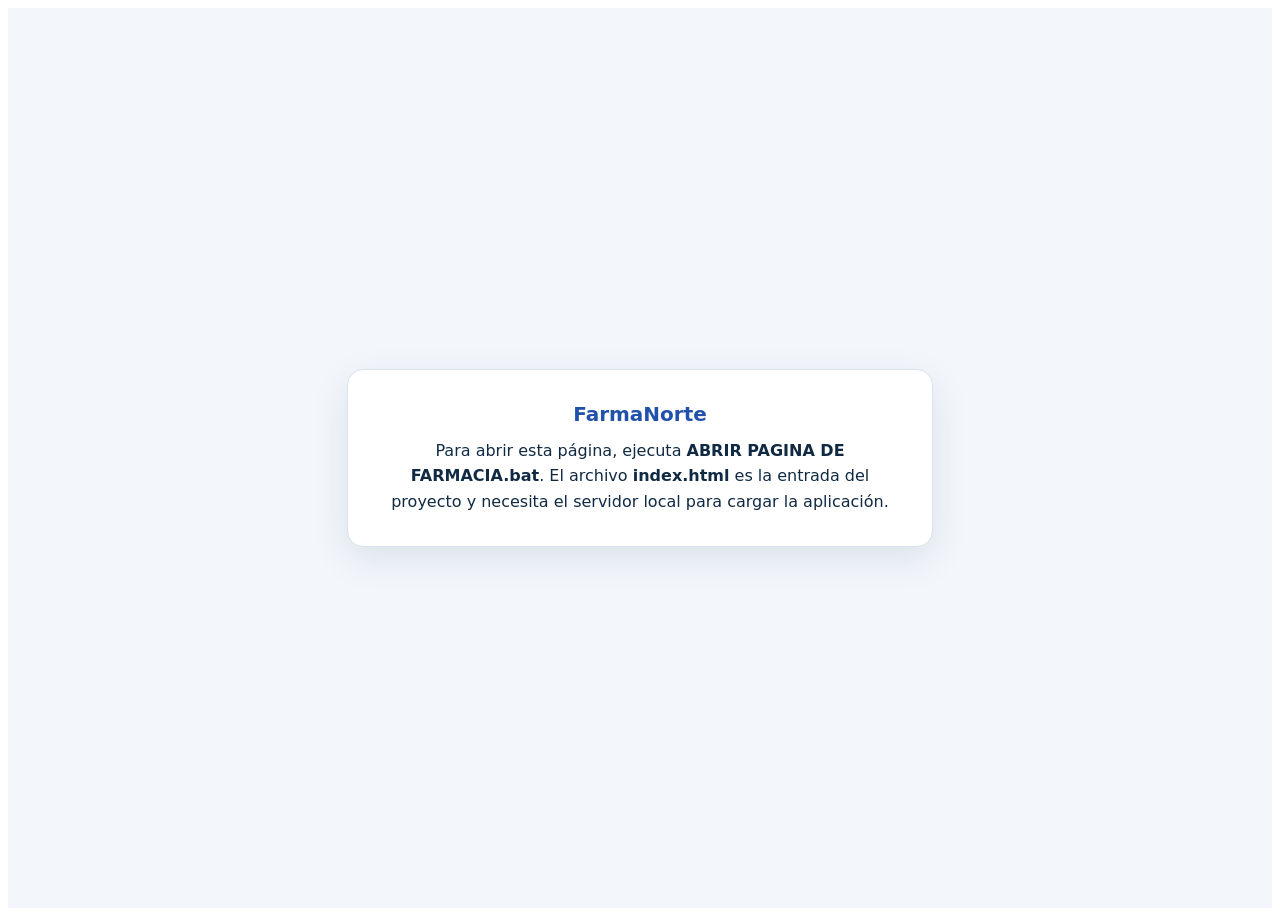
==== index.html @ eba486aa "feat: unify customers and improve pharmacy coverage" ====
<!doctype html>
<html lang="es">
  <head>
    <meta charset="UTF-8" />
    <meta name="viewport" content="width=device-width, initial-scale=1.0" />
    <meta name="theme-color" content="#2151aa" />
    <meta name="description" content="Panel operativo de domicilios FarmaNorte" />
    <link rel="icon" href="data:image/svg+xml,%3Csvg xmlns='http://www.w3.org/2000/svg' viewBox='0 0 64 64'%3E%3Crect width='64' height='64' rx='16' fill='%232151aa'/%3E%3Cpath d='M20 32h24M32 20v24' stroke='white' stroke-width='7' stroke-linecap='round'/%3E%3C/svg%3E" />
    <title>FarmaNorte · Operación</title>
  </head>
  <body>
    <div id="root">
      <div style="box-sizing:border-box;min-height:100vh;display:grid;place-items:center;padding:24px;background:#f3f7fc;color:#102a43;font-family:Segoe UI,system-ui,sans-serif;text-align:center">
        <div style="max-width:520px;padding:32px;border:1px solid #d7e3f0;border-radius:16px;background:#fff;box-shadow:0 12px 36px rgba(16,42,67,.10)">
          <strong style="display:block;margin-bottom:12px;color:#2151aa;font-size:20px">FarmaNorte</strong>
          <p style="margin:0;line-height:1.6">Para abrir esta página, ejecuta <b>ABRIR PAGINA DE FARMACIA.bat</b>. El archivo <b>index.html</b> es la entrada del proyecto y necesita el servidor local para cargar la aplicación.</p>
          <noscript><p style="margin:16px 0 0;color:#b42318">Activa JavaScript para utilizar el panel.</p></noscript>
        </div>
      </div>
    </div>
    <script type="module" src="/src/main.jsx"></script>
  </body>
</html>
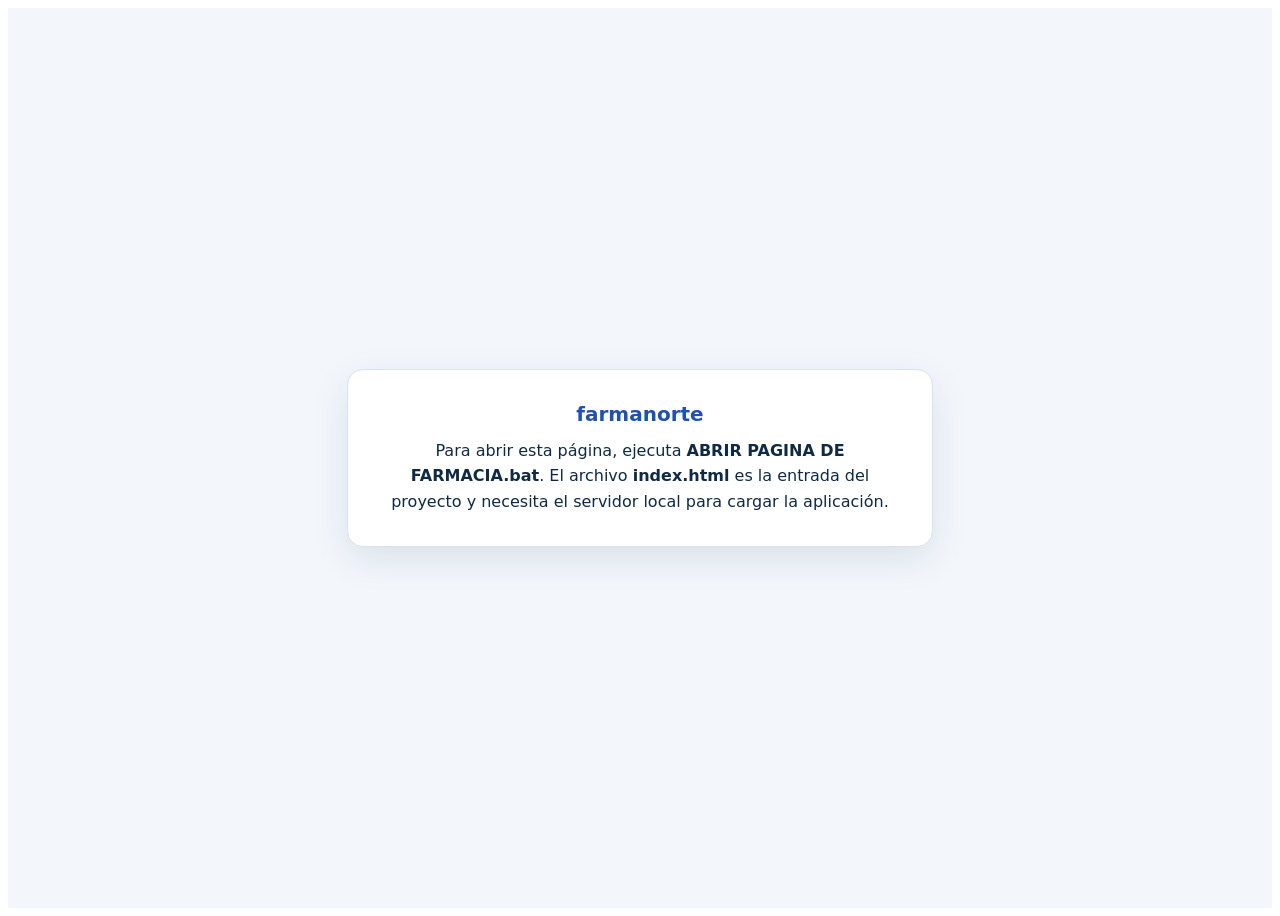
==== commit 5a5a7bd7: "feat: push notifications, Supabase migrations 010-038 and release tooling - APK: push con sonidos en" ====
--- a/index.html
+++ b/index.html
@@ -4,15 +4,23 @@
     <meta charset="UTF-8" />
     <meta name="viewport" content="width=device-width, initial-scale=1.0" />
     <meta name="theme-color" content="#2151aa" />
-    <meta name="description" content="Panel operativo de domicilios FarmaNorte" />
-    <link rel="icon" href="data:image/svg+xml,%3Csvg xmlns='http://www.w3.org/2000/svg' viewBox='0 0 64 64'%3E%3Crect width='64' height='64' rx='16' fill='%232151aa'/%3E%3Cpath d='M20 32h24M32 20v24' stroke='white' stroke-width='7' stroke-linecap='round'/%3E%3C/svg%3E" />
-    <title>FarmaNorte · Operación</title>
+    <meta name="description" content="Panel operativo de domicilios farmanorte" />
+    <meta name="mobile-web-app-capable" content="yes" />
+    <meta name="apple-mobile-web-app-capable" content="yes" />
+    <meta name="apple-mobile-web-app-status-bar-style" content="default" />
+    <meta name="apple-mobile-web-app-title" content="farmanorte" />
+    <meta name="referrer" content="strict-origin-when-cross-origin" />
+    <meta http-equiv="Content-Security-Policy" content="default-src 'self'; base-uri 'self'; object-src 'none'; frame-ancestors 'none'; script-src 'self'; style-src 'self' 'unsafe-inline'; img-src 'self' data: blob:; font-src 'self' data:; connect-src 'self' https://*.supabase.co wss://*.supabase.co; worker-src 'self' blob:; media-src 'self' blob:;" />
+    <link rel="manifest" href="%BASE_URL%manifest.webmanifest" />
+    <link rel="apple-touch-icon" href="%BASE_URL%farmanorte-icon.png" />
+    <link rel="icon" type="image/png" href="%BASE_URL%farmanorte-icon.png" />
+    <title>farmanorte · operación</title>
   </head>
   <body>
     <div id="root">
       <div style="box-sizing:border-box;min-height:100vh;display:grid;place-items:center;padding:24px;background:#f3f7fc;color:#102a43;font-family:Segoe UI,system-ui,sans-serif;text-align:center">
         <div style="max-width:520px;padding:32px;border:1px solid #d7e3f0;border-radius:16px;background:#fff;box-shadow:0 12px 36px rgba(16,42,67,.10)">
-          <strong style="display:block;margin-bottom:12px;color:#2151aa;font-size:20px">FarmaNorte</strong>
+          <strong style="display:block;margin-bottom:12px;color:#2151aa;font-size:20px">farmanorte</strong>
           <p style="margin:0;line-height:1.6">Para abrir esta página, ejecuta <b>ABRIR PAGINA DE FARMACIA.bat</b>. El archivo <b>index.html</b> es la entrada del proyecto y necesita el servidor local para cargar la aplicación.</p>
           <noscript><p style="margin:16px 0 0;color:#b42318">Activa JavaScript para utilizar el panel.</p></noscript>
         </div>
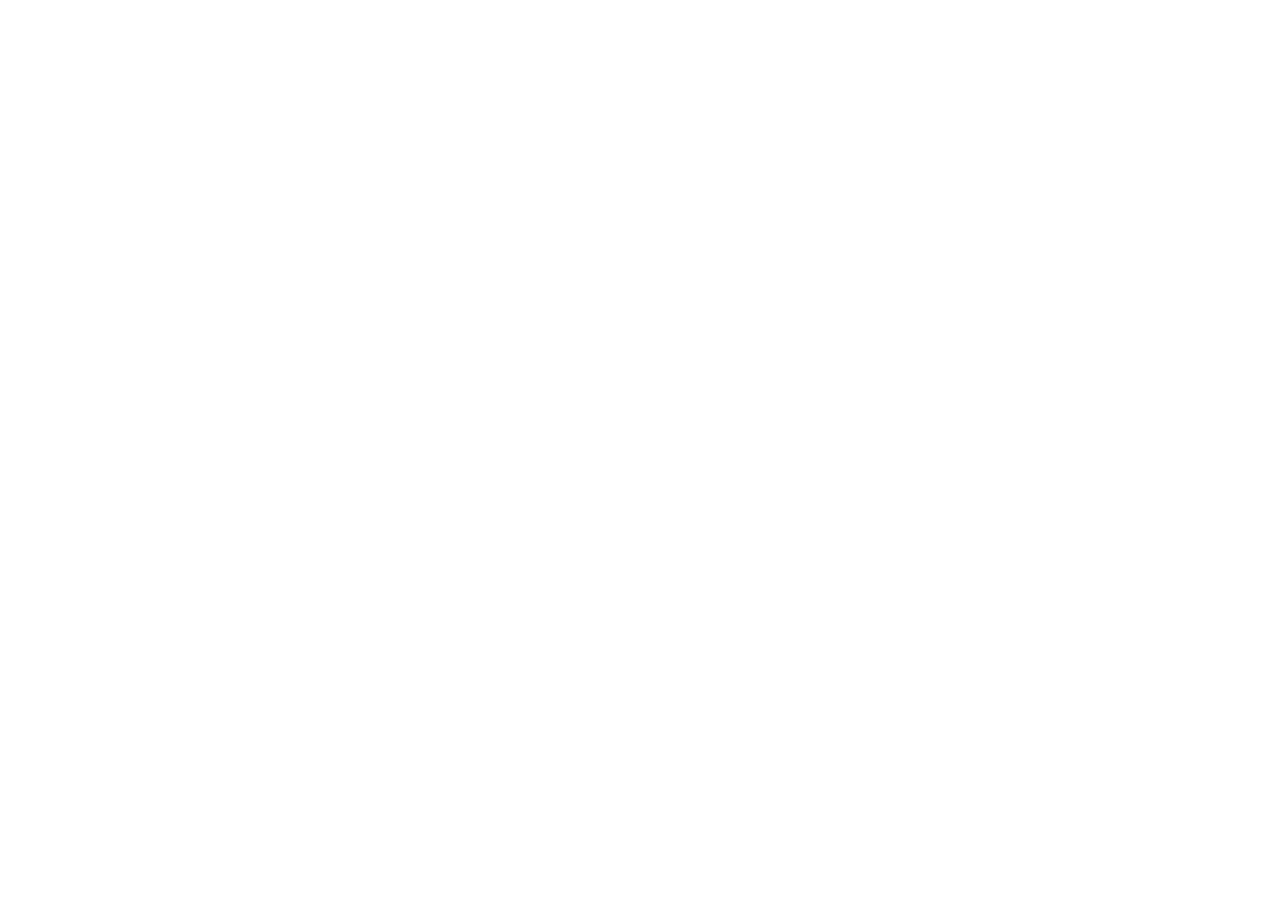
==== commit dab3f288: "feat(pharmacy-web): add branch addresses and simplify payments" ====
--- a/index.html
+++ b/index.html
@@ -17,15 +17,7 @@
     <title>farmanorte · operación</title>
   </head>
   <body>
-    <div id="root">
-      <div style="box-sizing:border-box;min-height:100vh;display:grid;place-items:center;padding:24px;background:#f3f7fc;color:#102a43;font-family:Segoe UI,system-ui,sans-serif;text-align:center">
-        <div style="max-width:520px;padding:32px;border:1px solid #d7e3f0;border-radius:16px;background:#fff;box-shadow:0 12px 36px rgba(16,42,67,.10)">
-          <strong style="display:block;margin-bottom:12px;color:#2151aa;font-size:20px">farmanorte</strong>
-          <p style="margin:0;line-height:1.6">Para abrir esta página, ejecuta <b>ABRIR PAGINA DE FARMACIA.bat</b>. El archivo <b>index.html</b> es la entrada del proyecto y necesita el servidor local para cargar la aplicación.</p>
-          <noscript><p style="margin:16px 0 0;color:#b42318">Activa JavaScript para utilizar el panel.</p></noscript>
-        </div>
-      </div>
-    </div>
+    <div id="root"></div>
     <script type="module" src="/src/main.jsx"></script>
   </body>
 </html>
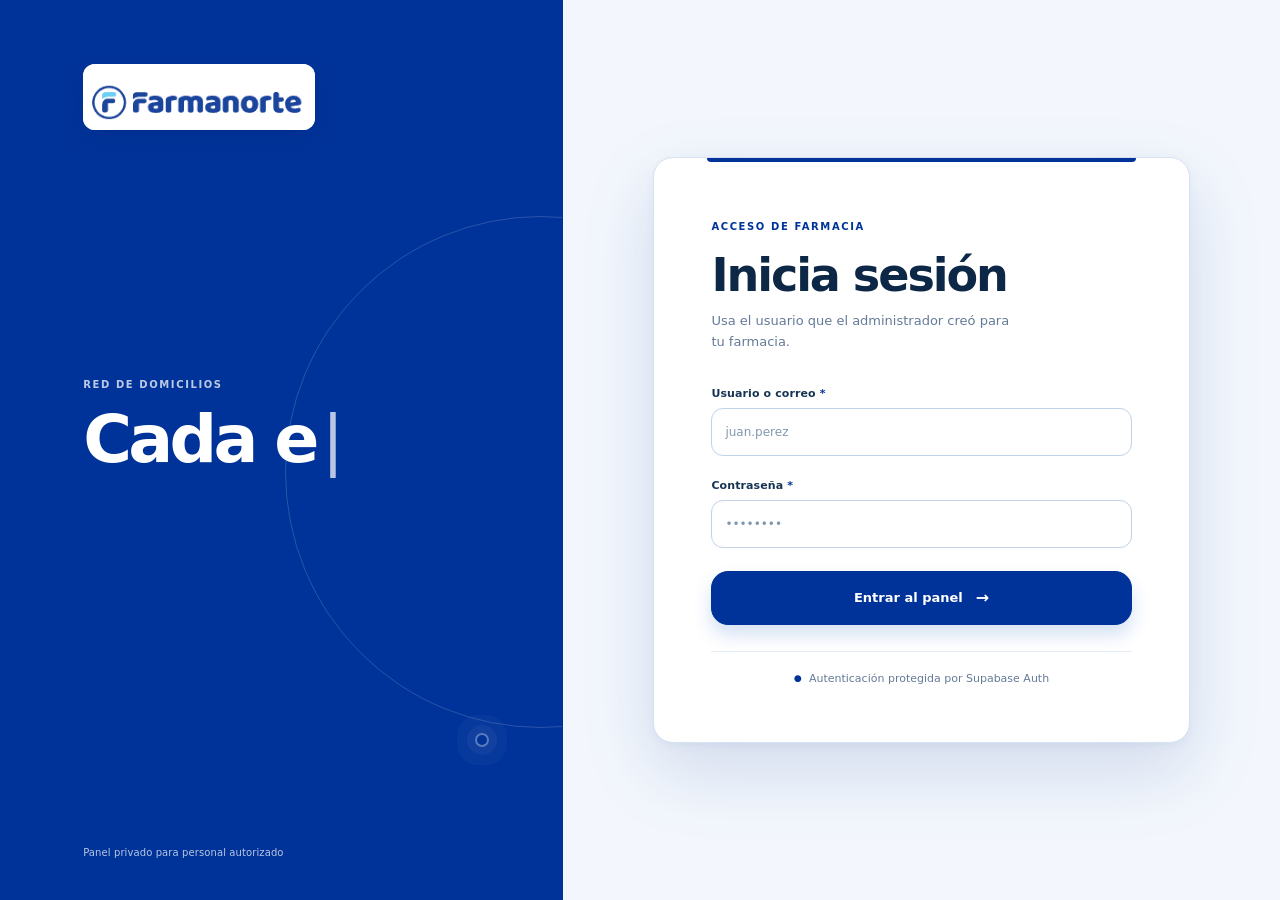
==== commit 610614f4: "add built pharmacy web files" ====
--- a/index.html
+++ b/index.html
@@ -11,13 +11,15 @@
     <meta name="apple-mobile-web-app-title" content="farmanorte" />
     <meta name="referrer" content="strict-origin-when-cross-origin" />
     <meta http-equiv="Content-Security-Policy" content="default-src 'self'; base-uri 'self'; object-src 'none'; frame-ancestors 'none'; script-src 'self'; style-src 'self' 'unsafe-inline'; img-src 'self' data: blob:; font-src 'self' data:; connect-src 'self' https://*.supabase.co wss://*.supabase.co; worker-src 'self' blob:; media-src 'self' blob:;" />
-    <link rel="manifest" href="%BASE_URL%manifest.webmanifest" />
-    <link rel="apple-touch-icon" href="%BASE_URL%farmanorte-icon.png" />
-    <link rel="icon" type="image/png" href="%BASE_URL%farmanorte-icon.png" />
+    <link rel="manifest" href="./manifest.webmanifest" />
+    <link rel="apple-touch-icon" href="./farmanorte-icon.png" />
+    <link rel="icon" type="image/png" href="./farmanorte-icon.png" />
     <title>farmanorte · operación</title>
+    <script type="module" crossorigin src="./assets/index-Bdfh8qoX.js"></script>
+    <link rel="modulepreload" crossorigin href="./assets/documents-BlH7oi8i.js">
+    <link rel="stylesheet" crossorigin href="./assets/index-DH0dcUIY.css">
   </head>
   <body>
     <div id="root"></div>
-    <script type="module" src="/src/main.jsx"></script>
   </body>
 </html>
--- a/assets/index-DH0dcUIY.css
+++ b/assets/index-DH0dcUIY.css
@@ -0,0 +1 @@
+:root{color:#102a43;background:#f3f7fc;font-family:Aptos,Segoe UI,ui-sans-serif,system-ui,-apple-system,BlinkMacSystemFont,sans-serif;font-synthesis:none;text-rendering:optimizeLegibility;--bg: #f3f7fc;--panel: #ffffff;--panel-soft: #eaf2fb;--line: #d7e3f0;--muted: #526b84;--text: #102a43;--brand-blue: #2151aa;--brand-blue-deep: #173f8e;--brand-blue-soft: #edf2ff;--lime: var(--brand-blue);--lime-deep: var(--brand-blue-deep);--teal: var(--brand-blue);--danger: #b42318}*{box-sizing:border-box}body{margin:0;min-width:320px;background:var(--bg);color:var(--text)}button,input,textarea,select{font:inherit}button{cursor:pointer}button:disabled{cursor:not-allowed;opacity:.55}.app-shell{display:flex;min-height:100vh}.sidebar{width:250px;min-height:100vh;padding:30px 20px 22px;border-right:1px solid var(--line);background:#0b120f;display:flex;flex-direction:column}.brand-lockup{display:flex;flex-direction:column;align-items:flex-start;gap:5px}.brand-logo{display:block;width:min(100%,190px);height:auto;max-height:48px;object-fit:contain;object-position:left center;border-radius:10px;background:#fff}.brand-logo-wordmark{display:inline-flex;align-items:center;gap:8px;width:max-content;height:38px;max-width:100%;max-height:none;padding:0;border-radius:0;background:transparent;color:var(--brand-blue)}.brand-logo-wordmark svg{width:38px;height:38px;flex:0 0 auto}.brand-logo-wordmark span{color:currentColor;font-size:clamp(20px,2.2vw,30px);font-weight:850;letter-spacing:-.065em;line-height:1}.brand-mark{width:34px;height:34px;display:grid;place-items:center;border-radius:10px;background:var(--lime);color:#16210e;font-weight:900;letter-spacing:-.08em;font-size:12px}.brand-lockup strong{display:block;font-size:14px;letter-spacing:-.02em}.brand-lockup span{display:block;margin-top:3px;font-size:10px;color:var(--muted);text-transform:uppercase;letter-spacing:.17em}.sidebar-section-label{margin:72px 12px 13px;color:#617168;font-size:10px;text-transform:uppercase;letter-spacing:.16em}.main-nav{display:grid;gap:5px}.nav-item{width:100%;display:flex;align-items:center;gap:10px;padding:12px;border:1px solid transparent;border-radius:9px;background:transparent;color:#899990;text-align:left;font-size:12px;transition:.2s ease}.nav-item:hover{color:var(--text);background:#ffffff09}.nav-item.active{border-color:#c6ee7029;background:#c6ee701a;color:var(--lime)}.nav-icon{width:19px;font-size:19px;line-height:1;text-align:center}.nav-count{margin-left:auto;min-width:21px;padding:2px 6px;border:1px solid var(--line);border-radius:10px;color:#b4c2b6;font-size:10px;text-align:center}.sidebar-bottom{margin-top:auto}.connection-card{display:flex;align-items:flex-start;gap:9px;padding:12px;border:1px solid var(--line);border-radius:10px;background:#ffffff05}.pulse-dot{width:7px;height:7px;margin-top:4px;border-radius:50%;background:var(--teal);box-shadow:0 0 0 4px #82d8b51a}.connection-card strong,.connection-card span{display:block}.connection-card strong{font-size:10px;font-weight:600}.connection-card span:not(.pulse-dot){margin-top:4px;color:var(--muted);font-size:9px;line-height:1.4}.sign-out-link{width:100%;margin-top:18px;padding:0;border:0;background:transparent;color:#77857b;text-align:left;font-size:11px}.sign-out-link:hover{color:var(--danger)}.sign-out-link span{float:right}.main-content{width:min(100%,1440px);padding:42px clamp(24px,4vw,68px) 64px;margin:0 auto}.topbar{display:flex;align-items:flex-end;justify-content:space-between;gap:24px;margin-bottom:34px}.eyebrow,.section-kicker{margin:0 0 8px;color:#91a39a;font-size:10px;text-transform:uppercase;letter-spacing:.16em}.live-pill{display:inline-flex;align-items:center;gap:5px;margin-left:8px;color:var(--teal);font-size:9px;letter-spacing:.11em}.live-pill:before{content:"";width:5px;height:5px;border-radius:50%;background:var(--teal)}h1,h2,h3,p{margin-top:0}h1{margin-bottom:0;font-size:clamp(28px,3vw,42px);line-height:.98;letter-spacing:-.06em;font-weight:650}h2{margin-bottom:0;font-size:22px;letter-spacing:-.04em}h3{margin:7px 0 8px;font-size:17px;letter-spacing:-.03em}.operator-info{display:flex;align-items:center;gap:10px}.operator-avatar{width:36px;height:36px;display:grid;place-items:center;border:1px solid rgba(198,238,112,.25);border-radius:50%;background:#c6ee701a;color:var(--lime);font-size:13px;font-weight:700}.operator-info strong,.operator-info span{display:block}.operator-info strong{font-size:12px;font-weight:600}.operator-info span{margin-top:4px;color:var(--muted);font-size:10px}.profile-switcher{display:flex;align-items:center;gap:6px;margin-top:4px;color:var(--muted);font-size:10px}.profile-switcher span{margin:0;color:var(--muted);font-size:9px}.profile-switcher select{min-width:150px;padding:4px 22px 4px 7px;border:1px solid #bfd1e3;border-radius:7px;background:#fff;color:var(--text);font-size:10px}.profile-gate{display:grid;place-items:center;min-height:100vh;padding:28px;background:radial-gradient(circle at 50% 0%,rgba(33,81,170,.09),transparent 35%),var(--bg)}.profile-gate-card{width:min(100%,520px);padding:34px;border:1px solid var(--line);border-radius:20px;background:#fff;box-shadow:0 24px 70px #173f8e1f}.profile-gate-card .brand-logo{width:168px;margin-bottom:36px}.profile-gate-card h1{margin:12px 0 10px;font-size:clamp(27px,5vw,40px)}.profile-gate-card>p{margin:0 0 24px;color:var(--muted);font-size:12px;line-height:1.6}.profile-choice-list{display:grid;gap:9px}.profile-choice{display:flex;align-items:center;gap:11px;width:100%;padding:12px;border:1px solid #d5e2ef;border-radius:12px;background:#fbfdff;color:var(--text);text-align:left;transition:border-color .18s ease,transform .18s ease,box-shadow .18s ease}.profile-choice:hover,.profile-choice:focus-visible{border-color:var(--brand-blue);box-shadow:0 8px 20px #2151aa1f;transform:translateY(-1px)}.profile-choice-avatar{display:grid;place-items:center;width:34px;height:34px;flex:0 0 auto;border-radius:50%;background:var(--brand-blue-soft);color:var(--brand-blue);font-weight:900}.profile-choice-copy{display:grid;gap:3px;min-width:0}.profile-choice-copy strong{font-size:12px}.profile-choice-copy small{color:var(--muted);font-size:10px}.profile-choice-arrow{margin-left:auto;color:var(--brand-blue);font-size:17px}.profile-gate-signout{margin-top:22px;color:var(--brand-blue)}.inline-alert{display:flex;align-items:center;justify-content:space-between;gap:16px;margin:-15px 0 22px;padding:11px 14px;border-radius:8px;font-size:12px;line-height:1.45}.inline-alert button{border:0;background:transparent;color:inherit;font-size:18px;line-height:1}.error-alert{border:1px solid rgba(255,152,143,.28);background:#ff988f14;color:#ffb4ad}.success-alert{border:1px solid rgba(130,216,181,.27);background:#82d8b514;color:var(--teal)}.workspace-grid{display:grid;grid-template-columns:minmax(0,1.28fr) minmax(300px,.72fr);gap:20px;align-items:start}.form-card,.info-card,.process-card,.history-page{border:1px solid var(--line);border-radius:14px;background:var(--panel)}.card-heading{display:flex;align-items:flex-start;justify-content:space-between;gap:20px;padding:24px 26px 22px;border-bottom:1px solid var(--line)}.zone-chip{display:inline-flex;align-items:center;gap:7px;padding:7px 9px;border:1px solid rgba(130,216,181,.19);border-radius:7px;color:var(--teal);font-size:10px;white-space:nowrap}.zone-chip span{width:5px;height:5px;border-radius:50%;background:var(--teal)}.form-section{padding:24px 26px;border-bottom:1px solid var(--line)}.last-section{border-bottom:0;padding-bottom:25px}.form-section-title{display:flex;align-items:flex-start;gap:12px;margin-bottom:19px}.form-section-title>span{color:var(--lime);font-size:11px;font-weight:700;letter-spacing:.1em}.form-section-title strong,.form-section-title small{display:block}.form-section-title strong{font-size:13px;font-weight:650}.form-section-title small{margin-top:4px;color:var(--muted);font-size:10px}.field-grid{display:grid;gap:15px}.two-columns{grid-template-columns:repeat(2,minmax(0,1fr))}.three-columns{grid-template-columns:repeat(3,minmax(0,1fr))}.customer-fields{gap:12px 14px}.customer-fields .field,.address-details-grid .field,.order-details-grid .field,.operation-counts .field{margin-bottom:0}.field{display:grid;gap:7px;margin-bottom:15px}.field>span,.field-label{color:#abbab0;font-size:10px;font-weight:600;letter-spacing:.01em}.field em{color:var(--lime);font-style:normal}.field-help{color:#607b94;font-size:10px;line-height:1.35}input[aria-invalid=true],textarea[aria-invalid=true]{border-color:#d05b52}input,textarea,select{width:100%;border:1px solid rgba(225,241,226,.12);border-radius:7px;outline:none;background:#0e1714;color:var(--text);font-size:12px;transition:.2s ease}input,select{min-height:42px;padding:0 12px}textarea{resize:vertical;min-height:80px;padding:12px;line-height:1.45}input::placeholder,textarea::placeholder{color:#65746b}input:focus,textarea:focus,select:focus{border-color:#c6ee7099;box-shadow:0 0 0 3px #c6ee7014}select{-webkit-appearance:none;-moz-appearance:none;appearance:none;background-image:linear-gradient(45deg,transparent 50%,#829188 50%),linear-gradient(135deg,#829188 50%,transparent 50%);background-position:calc(100% - 17px) 18px,calc(100% - 12px) 18px;background-size:5px 5px,5px 5px;background-repeat:no-repeat}.inline-field{display:flex;gap:8px}.inline-field input{min-width:0}.compact-button{flex:0 0 auto;min-height:42px;padding:0 11px}.address-picker{display:grid;gap:2px;margin-top:2px}.address-picker .field{margin-bottom:5px}.text-button{justify-self:start;border:0;padding:0;background:transparent;color:var(--lime);font-size:10px;font-weight:700}.text-button:hover{color:#e0ff9b;text-decoration:underline}.service-type-grid{display:grid;grid-template-columns:repeat(3,minmax(0,1fr));gap:8px}.service-type-choice{display:grid;align-content:center;gap:5px;min-height:70px;padding:10px 11px;border:1px solid var(--line);border-radius:9px;background:#0e1714;color:#8e9f94;text-align:left}.service-type-choice strong{font-size:11px;font-weight:750}.service-type-choice small{color:var(--muted);font-size:9px;line-height:1.35}.service-type-choice:hover{border-color:#c6ee708c;transform:translateY(-1px)}.service-type-choice.active{border-color:#c6ee70b3;background:#c6ee701c;color:var(--lime);box-shadow:0 7px 15px #121c181f}.service-type-choice.active small{color:inherit;opacity:.78}.operation-helper{margin:9px 0 0;color:var(--muted);font-size:10px;line-height:1.45}.operation-counts{display:grid;grid-template-columns:repeat(2,minmax(0,1fr));gap:15px;margin-top:15px}.order-details-grid{margin-top:16px}.order-details-grid textarea{min-height:74px}.task-block{display:grid;gap:12px;margin-top:18px;padding-top:16px;border-top:1px solid var(--line)}.task-block-header{display:flex;align-items:center;justify-content:space-between;gap:16px}.task-block-header strong,.task-block-header small{display:block}.task-block-header strong{font-size:12px}.task-block-header small,.task-helper{color:var(--muted);font-size:10px;line-height:1.45}.task-block-header small{margin-top:4px}.task-count{min-width:26px;padding:5px 7px;border:1px solid var(--line);border-radius:8px;color:var(--lime);font-size:10px;font-weight:700;text-align:center}.task-row{min-width:0;margin:0;padding:16px;border:1px solid var(--line);border-radius:13px;background:#0e1714}.task-row legend{padding:0 6px;color:var(--lime);font-size:11px;font-weight:750}.task-row-grid{display:grid;gap:12px}.purchase-task-grid{grid-template-columns:minmax(0,1.05fr) minmax(0,.9fr) minmax(0,1.3fr) 100px}.cross-task-grid{grid-template-columns:minmax(0,1fr) minmax(0,1fr) minmax(0,1.3fr) 100px}.task-row .field{min-width:0;margin-bottom:0}.task-row-wide{grid-column:1 / -1}.task-helper{margin:-4px 0 12px}.task-assignee-hint{display:flex;flex-direction:column;gap:5px;padding:10px 12px;border:1px dashed rgba(130,216,181,.22);border-radius:9px;background:#82d8b50a}.task-assignee-hint span,.task-assignee-hint strong{display:block}.task-assignee-hint span{color:var(--muted);font-size:9px;text-transform:uppercase;letter-spacing:.08em}.task-assignee-hint strong{color:var(--text);font-size:11px;font-weight:650}.task-remove-button{justify-self:end;margin-top:12px;padding:0;border:0;background:transparent;color:var(--danger);font-size:10px;font-weight:700}.task-remove-button:hover{text-decoration:underline}.task-add-button{justify-self:start;min-height:38px}.normal-service-note>p{margin:-3px 0 18px;color:var(--muted);font-size:11px;line-height:1.55}.request-summary{display:grid;grid-template-columns:repeat(2,minmax(0,1fr));gap:10px}.request-summary>div{min-width:0;padding:13px;border:1px solid var(--line);border-radius:11px;background:#0e1714}.request-summary span,.request-summary strong,.request-summary small{display:block}.request-summary span{color:var(--muted);font-size:9px;text-transform:uppercase;letter-spacing:.08em}.request-summary strong{overflow:hidden;margin-top:6px;color:var(--text);font-size:11px;text-overflow:ellipsis;white-space:nowrap}.request-summary small{margin-top:4px;color:var(--muted);font-size:10px}.compact-options{display:flex;flex-wrap:wrap;gap:17px}.checkbox-row{display:flex;align-items:center;gap:8px;color:#a9b7ad;font-size:11px}.checkbox-row input{width:15px;min-height:15px;accent-color:var(--lime)}.payment-switcher{display:grid;grid-template-columns:repeat(3,1fr);gap:8px;margin-bottom:17px}.payment-choice{display:flex;align-items:center;justify-content:center;gap:8px;min-height:43px;border:1px solid var(--line);border-radius:7px;background:#0e1714;color:#8e9f94;font-size:11px}.payment-choice.active{border-color:#c6ee7080;background:#c6ee701a;color:var(--lime)}.payment-symbol{display:grid;place-items:center;width:18px;height:18px;border-radius:50%;background:#ffffff12;font-size:10px}.payment-choice.active .payment-symbol{background:#c6ee702e}.payment-hint{display:flex;align-items:center;gap:8px;align-self:end;min-height:42px;padding:0 12px;border:1px dashed rgba(130,216,181,.22);border-radius:7px;color:#9db5a8;font-size:10px}.payment-hint span{color:var(--teal);font-size:15px}.cash-change-card{display:flex;align-items:center;justify-content:space-between;gap:16px;margin-top:14px;padding:14px;border:1px solid rgba(130,216,181,.24);border-radius:11px;background:#82d8b512}.cash-change-card>div{min-width:0}.cash-change-card span,.cash-change-card strong,.cash-change-card small{display:block}.cash-change-card span{color:var(--muted);font-size:9px;text-transform:uppercase;letter-spacing:.08em}.cash-change-card strong{margin-top:5px;color:var(--teal);font-size:18px;letter-spacing:-.03em}.cash-change-card small{color:var(--muted);font-size:10px;line-height:1.4;text-align:right}.cash-change-card.pending{background:#ffffff08}.cash-change-card.insufficient{border-color:#ff988f59;background:#ff988f14}.cash-change-card.insufficient strong{color:#ffb4ad}.customer-picker,.saved-address-picker{display:grid;gap:6px;margin-top:8px;padding:8px;border:1px solid #bfd8ee;border-radius:9px;background:#f7fbff}.customer-picker>span,.saved-address-picker>span{color:#526b84;font-size:9px;font-weight:800}.customer-choice{padding:7px 8px;border:1px solid #d7e3f0;border-radius:7px;background:#fff;color:#183b5b;text-align:left;font-size:10px;font-weight:700}.customer-choice.active,.customer-choice:hover{border-color:var(--brand-blue);background:var(--brand-blue-soft);color:var(--brand-blue)}.saved-address-picker select{min-height:31px;padding:0 7px;border:1px solid #bfd1e3;border-radius:7px;background:#fff;color:#183b5b;font-size:10px}.form-actions{position:sticky;bottom:0;z-index:4;display:flex;align-items:center;justify-content:space-between;gap:16px;padding:20px 26px;border-top:1px solid var(--line);background:#fffffff7;box-shadow:0 -8px 20px #102a430d}.form-actions>span{color:var(--muted);font-size:10px}.primary-button,.secondary-button{border-radius:7px;font-size:11px;font-weight:700;transition:.2s ease}.primary-button{display:inline-flex;align-items:center;justify-content:center;gap:13px;min-height:42px;padding:0 17px;border:1px solid var(--lime);background:var(--lime);color:#17210e}.primary-button:hover{background:#d5f88b;transform:translateY(-1px)}.primary-button span{font-size:16px;line-height:1}.full-width{width:100%}.secondary-button{min-height:40px;padding:0 15px;border:1px solid var(--line);background:transparent;color:var(--text)}.secondary-button:hover{border-color:var(--lime);color:var(--lime)}.side-column{display:grid;gap:14px}.info-card,.process-card{padding:20px}.accent-card{display:flex;gap:13px;border-color:#82d8b538;background:linear-gradient(135deg,#82d8b51a,#121c18f5 62%)}.card-icon{width:34px;height:34px;display:grid;place-items:center;border:1px solid rgba(130,216,181,.24);border-radius:9px;color:var(--teal);font-size:22px}.info-card p{margin-bottom:0;color:var(--muted);font-size:11px;line-height:1.55}.info-card-header{display:flex;justify-content:space-between;align-items:baseline}.info-card-header button{border:0;background:transparent;color:var(--lime);font-size:10px}.delivery-row{display:flex;align-items:center;justify-content:space-between;gap:12px;padding:14px 0;border-bottom:1px solid var(--line)}.delivery-row:last-child{border-bottom:0;padding-bottom:0}.delivery-row-main,.delivery-row-side{min-width:0}.delivery-row-main strong,.delivery-row-main span,.delivery-row-side small{display:block}.delivery-row-main strong{color:#dbe8dc;font-size:11px}.delivery-row-main span{overflow:hidden;margin-top:5px;color:var(--muted);font-size:10px;text-overflow:ellipsis;white-space:nowrap}.delivery-row-side{flex:0 0 auto;text-align:right}.delivery-row-side small{margin-top:5px;color:#728078;font-size:9px}.delivery-row-status{display:flex;align-items:center;justify-content:flex-end;gap:5px;flex-wrap:wrap}.assignment-badge{display:inline-flex;padding:4px 7px;border-radius:4px;background:#edf4ff;color:var(--brand-blue);font-size:9px;font-weight:800}.assignment-badge.support{background:#f1edff;color:#6b4ec5}.status-badge{display:inline-flex;padding:4px 7px;border-radius:4px;font-size:9px;font-weight:700}.status-offered{background:#c6ee7021;color:var(--lime)}.status-accepted{background:#93aeff21;color:#aebfff}.status-picked{background:#ffc36721;color:#ffd08d}.status-delivered{background:#82d8b521;color:var(--teal)}.status-alert{background:#ff988f21;color:var(--danger)}.status-cancelled{background:#ffffff12;color:#a6b2aa}.empty-activity{padding:26px 8px 7px;text-align:center}.empty-activity span{display:block;color:#63756a;font-size:27px}.empty-activity p{margin:9px 0 4px;color:#9dac9f;font-size:11px}.empty-activity small{color:#66756c;font-size:9px}.process-card{background:#101a16}.process-step{display:flex;align-items:center;gap:10px;margin-top:16px}.process-step>span{display:grid;place-items:center;width:23px;height:23px;border:1px solid rgba(198,238,112,.35);border-radius:50%;color:var(--lime);font-size:10px}.process-step strong,.process-step small{display:block}.process-step strong{font-size:11px}.process-step small{margin-top:3px;color:var(--muted);font-size:9px}.process-line{width:1px;height:12px;margin:3px 0 3px 11px;background:#c6ee702e}.history-page{padding:27px}.history-toolbar{display:flex;justify-content:space-between;align-items:flex-end;gap:24px;padding-bottom:24px;border-bottom:1px solid var(--line)}.history-toolbar p{margin:10px 0 0;color:var(--muted);font-size:11px}.filter-row{display:flex;gap:6px;flex-wrap:wrap}.filter-button{padding:8px 10px;border:1px solid var(--line);border-radius:6px;background:transparent;color:#829087;font-size:10px}.filter-button.active{border-color:#c6ee7059;background:#c6ee701a;color:var(--lime)}.history-list{max-width:900px}.history-list .delivery-row{padding:18px 0}.history-workspace{display:grid;grid-template-columns:minmax(0,1fr);gap:22px}.history-workspace.has-tools{grid-template-columns:minmax(0,1fr) minmax(280px,340px);align-items:start}.history-tool-stack{display:grid;gap:16px;min-width:0}.delivery-row-actions{display:flex;flex-wrap:wrap;justify-content:flex-end;gap:6px;margin-top:8px}.delivery-chat-button{display:inline-flex;align-items:center;justify-content:center;margin-top:8px;padding:5px 8px;border:1px solid #a9cbe9;border-radius:7px;background:#f2f7fc;color:var(--brand-blue);font-size:9px;font-weight:800}.delivery-chat-button:hover{border-color:var(--brand-blue);background:var(--brand-blue-soft);transform:translateY(-1px)}.delivery-row-actions .delivery-chat-button{margin-top:0}.delivery-equivalent-button{display:inline-flex;align-items:center;justify-content:center;padding:5px 8px;border:1px solid #b6d9ce;border-radius:7px;background:#effaf6;color:#087a63;font-size:9px;font-weight:800}.delivery-equivalent-button:hover{border-color:#087a63;background:#e2f6f0;transform:translateY(-1px)}.delivery-assignment-controls{display:flex;align-items:flex-end;justify-content:flex-end;gap:7px;margin-top:9px}.delivery-assignment-controls label{display:grid;gap:4px;text-align:left}.delivery-assignment-controls label span{color:#607b94;font-size:9px;font-weight:800}.delivery-assignment-controls select{min-width:190px;min-height:32px;padding:0 8px;border:1px solid #bfd1e3;border-radius:7px;background:#fff;color:#183b5b;font-size:10px}.delivery-assignment-controls .compact-button{min-height:32px;padding:0 10px;font-size:9px}.approval-request{display:grid;gap:8px;margin-top:8px;padding:10px;border:1px solid #ead7a4;border-radius:10px;background:#fff9e8;color:#6f4d00;font-size:10px}.approval-request>div{display:flex;gap:7px;flex-wrap:wrap}.approval-request .compact-button{min-height:31px;padding:0 10px;font-size:10px}.delivery-chat-panel{position:sticky;top:24px;display:flex;min-height:490px;max-height:min(680px,calc(100vh - 48px));flex-direction:column;overflow:hidden;border:1px solid #bfd1e3;border-radius:16px;background:#fff;box-shadow:0 18px 38px #173f8e1c}.chat-panel-header{display:flex;align-items:flex-start;justify-content:space-between;gap:12px;padding:18px 18px 14px;border-bottom:1px solid #d7e3f0}.chat-panel-header .section-kicker{margin-bottom:6px;color:var(--brand-blue)}.chat-panel-header h3{margin:0;color:#183b5b}.chat-panel-header p{margin:5px 0 0;color:#607b94;font-size:10px}.chat-close-button{width:28px;height:28px;border:1px solid #d7e3f0;border-radius:50%;background:#f7faff;color:#526b84;font-size:19px;line-height:1}.chat-close-button:hover{border-color:var(--brand-blue);color:var(--brand-blue)}.chat-participant{display:flex;align-items:flex-start;gap:8px;padding:11px 18px;border-bottom:1px solid #edf2f7;color:#607b94;font-size:10px;line-height:1.4}.chat-participant-dot{flex:0 0 auto;width:7px;height:7px;margin-top:3px;border-radius:50%;background:#0b8f72;box-shadow:0 0 0 4px #e2f5f1}.chat-messages{display:flex;min-height:170px;flex:1;flex-direction:column;gap:10px;overflow-y:auto;padding:16px 14px;background:#f7faff}.chat-empty{margin:auto;max-width:240px;color:#607b94;font-size:11px;line-height:1.5;text-align:center}.chat-message{align-self:flex-start;max-width:88%;padding:9px 11px;border:1px solid #d7e3f0;border-radius:12px 12px 12px 4px;background:#fff;box-shadow:0 4px 10px #173f8e0d}.chat-message.own{align-self:flex-end;border-color:#bfd8ee;border-radius:12px 12px 4px;background:#e8f2fc}.chat-message-meta{display:flex;align-items:baseline;gap:8px}.chat-message-meta strong{color:#183b5b;font-size:10px}.chat-message-meta time{color:#7e9ab4;font-size:8px}.chat-message p{margin:5px 0 0;color:#34536f;font-size:11px;line-height:1.45;overflow-wrap:anywhere}.chat-error{margin:0;padding:8px 14px;background:#fff3f1;color:#b42318;font-size:10px;line-height:1.4}.chat-composer{display:flex;gap:7px;padding:12px;border-top:1px solid #d7e3f0;background:#fff}.chat-composer input{min-width:0;min-height:40px;flex:1;padding:0 11px;border:1px solid #bfd1e3;border-radius:9px;color:#183b5b;font-size:11px}.chat-composer input:focus{border-color:var(--brand-blue);outline:3px solid rgba(33,81,170,.12)}.chat-composer .primary-button{min-height:40px;padding:0 12px;border-radius:9px}.empty-history{padding:80px 20px;color:var(--muted);text-align:center}.delivery-equivalent-panel{position:sticky;top:24px;overflow:hidden;border:1px solid #bfd1e3;border-radius:16px;background:#fff;box-shadow:0 18px 38px #173f8e1c}.equivalent-panel-header{display:flex;align-items:flex-start;justify-content:space-between;gap:12px;padding:18px 18px 14px;border-bottom:1px solid #d7e3f0}.equivalent-panel-header .section-kicker{display:block;margin-bottom:6px;color:var(--brand-blue)}.equivalent-panel-header h3{margin:0;color:#183b5b}.equivalent-panel-header p{margin:5px 0 0;color:#607b94;font-size:10px}.equivalent-panel-body{display:grid;gap:10px;padding:12px;background:#f7faff}.equivalent-receipt{width:min(100%,300px);margin:0 auto;padding:12px;border:1px dashed #aac3d9;border-radius:12px;background:#fff;color:#183b5b}.equivalent-receipt-brand{display:grid;grid-template-columns:62px minmax(0,1fr) auto;align-items:center;gap:7px;padding-bottom:9px;border-bottom:1px solid #e2ebf4}.equivalent-receipt-brand img{display:block;width:62px;height:39px;object-fit:contain}.equivalent-brand-meta strong,.equivalent-brand-meta span{display:block}.equivalent-brand-meta strong{color:#183b5b;font-size:9px;line-height:1.2}.equivalent-brand-meta span{margin-top:3px;color:#607b94;font-size:8px}.equivalent-invoice-number{min-width:48px;padding:5px 5px 4px;border:1px solid #bfd1e3;border-radius:6px;text-align:center}.equivalent-invoice-number span,.equivalent-invoice-number strong{display:block}.equivalent-invoice-number span{color:#7890a4;font-size:7px;font-weight:800}.equivalent-invoice-number strong{margin-top:2px;color:#183b5b;font-size:8px;overflow-wrap:anywhere}.equivalent-receipt-grid{display:grid;grid-template-columns:1fr 1fr;gap:8px;padding:9px 0;border-bottom:1px solid #edf2f7}.equivalent-receipt-grid>div,.equivalent-receipt-footer>div{min-width:0}.equivalent-receipt-grid span,.equivalent-receipt-footer span,.equivalent-field span,.equivalent-concept span{display:block;color:#7890a4;font-size:7px;font-weight:800;text-transform:uppercase;letter-spacing:.05em}.equivalent-receipt-grid strong,.equivalent-receipt-footer strong,.equivalent-field strong,.equivalent-concept strong{display:block;overflow-wrap:anywhere;color:#34536f;font-size:9px;line-height:1.3}.equivalent-receipt-grid>div:last-child{text-align:right}.equivalent-receipt-grid>div:last-child strong{color:#087a63;font-size:11px}.equivalent-field{display:grid;grid-template-columns:64px minmax(0,1fr);gap:8px;padding:8px 0;border-bottom:1px solid #edf2f7}.equivalent-field strong{font-size:9px}.equivalent-concept{padding:8px 0;border-bottom:1px solid #edf2f7}.equivalent-concept strong{margin-top:4px;min-height:30px}.equivalent-receipt-footer{display:grid;grid-template-columns:minmax(0,1fr) 88px;gap:9px;padding:9px 0 4px}.equivalent-total{padding-left:9px;border-left:1px solid #e2ebf4;text-align:right}.equivalent-total strong{color:#087a63;font-size:12px}.equivalent-signature-image{display:block;width:min(100%,118px);height:38px;margin-top:5px;object-fit:contain;object-position:left center}.equivalent-status{display:flex;align-items:center;justify-content:space-between;gap:8px;padding-top:12px}.equivalent-status small{color:#7890a4;font-size:9px;text-align:right}.equivalent-panel-body .full-width{width:100%}.equivalent-payment-state{display:grid;gap:5px;padding:10px 11px;border:1px solid #f0d49b;border-radius:10px;background:#fff9ed;color:#76551a}.equivalent-payment-state.paid{border-color:#a7decf;background:#effbf7;color:#087a63}.equivalent-payment-state strong{font-size:11px}.equivalent-payment-state span{font-size:9px;line-height:1.35}.equivalent-payment-state .secondary-button{min-height:34px;margin-top:2px}.equivalent-download-actions{display:grid;grid-template-columns:1fr 1fr;gap:8px}.equivalent-download-actions .secondary-button{min-width:0;padding:0 7px;font-size:10px}.equivalent-help{margin:0;color:#7890a4;font-size:9px;line-height:1.4;text-align:center}.equivalent-empty,.equivalent-error{margin:0;padding:24px 10px;color:#607b94;font-size:11px;line-height:1.5;text-align:center}.equivalent-error{color:#b42318}.delivery-equivalent-print{display:none}.empty-history span{display:block;color:#65756b;font-size:30px}.empty-history h3{margin:13px 0 7px;color:#aebdb1;font-size:14px}.empty-history p{margin:0;font-size:11px}.auth-page{display:grid;grid-template-columns:42% 58%;min-height:100vh}.auth-aside{position:relative;display:flex;flex-direction:column;padding:42px clamp(28px,6vw,100px);border-right:1px solid var(--line);background:radial-gradient(circle at 30% 20%,rgba(130,216,181,.12),transparent 37%),#101b16}.auth-quote{max-width:390px;margin:auto 0}.auth-quote h1{max-width:360px;margin:13px 0 18px;font-size:clamp(38px,4vw,62px);line-height:.95}.auth-quote p{max-width:310px;color:#94a69a;font-size:13px;line-height:1.6}.auth-aside-footer{color:#607168;font-size:10px}.auth-main{display:grid;place-items:center;padding:32px}.auth-form-wrap{width:min(100%,390px)}.auth-form-wrap h2{margin-top:16px;font-size:34px}.auth-copy{margin:12px 0 30px;color:var(--muted);font-size:12px;line-height:1.55}.auth-form .field{margin-bottom:20px}.auth-form .primary-button{margin-top:9px}.auth-note{display:flex;align-items:center;gap:8px;margin-top:21px;color:#6f8176;font-size:10px}.auth-note span{color:var(--teal);font-size:9px}.center-screen{display:grid;place-items:center;min-height:100vh;padding:24px;background:radial-gradient(circle at 50% 0%,rgba(130,216,181,.1),transparent 35%),var(--bg)}.config-card,.problem-card,.loading-card{width:min(100%,500px);padding:35px;border:1px solid var(--line);border-radius:14px;background:var(--panel)}.config-card .brand-mark,.problem-icon{margin-bottom:26px}.config-card h1,.problem-card h1{margin:10px 0 14px;font-size:30px}.config-card p,.problem-card p{color:var(--muted);font-size:12px;line-height:1.6}.config-card code{color:var(--lime);font-family:ui-monospace,SFMono-Regular,Consolas,monospace;font-size:11px}.config-code{margin-top:23px;padding:16px;border:1px solid var(--line);border-radius:8px;background:#0d1412;color:#9baea0;font-family:ui-monospace,SFMono-Regular,Consolas,monospace;font-size:10px;line-height:1.8}.loading-card{display:flex;align-items:center;gap:14px;width:auto;color:var(--muted);font-size:12px}.loading-card p{margin:0}.spinner{width:18px;height:18px;border:2px solid rgba(198,238,112,.2);border-top-color:var(--lime);border-radius:50%;animation:spin .8s linear infinite}.problem-card{text-align:center}.problem-icon{width:38px;height:38px;display:grid;place-items:center;margin-left:auto;margin-right:auto;border:1px solid rgba(255,152,143,.35);border-radius:50%;color:var(--danger)}@keyframes spin{to{transform:rotate(360deg)}}@media(max-width:1020px){.sidebar{width:210px}.workspace-grid{grid-template-columns:1fr}.side-column{grid-template-columns:repeat(2,minmax(0,1fr))}.process-card{grid-column:1 / -1}.three-columns,.service-type-grid,.purchase-task-grid,.cross-task-grid{grid-template-columns:repeat(2,minmax(0,1fr))}}@media(max-width:720px){.app-shell{display:block}.sidebar{width:100%;min-height:auto;padding:18px 20px;border-right:0;border-bottom:1px solid var(--line)}.sidebar-section-label,.connection-card{display:none}.main-nav{display:flex;margin-top:19px}.nav-item{flex:1}.sidebar-bottom{display:none}.main-content{padding:28px 16px 42px}.topbar{align-items:flex-start;flex-direction:column;margin-bottom:25px}.operator-info{align-self:stretch}.form-section,.card-heading,.form-actions,.history-page{padding-left:17px;padding-right:17px}.two-columns,.three-columns,.service-type-grid,.operation-counts{grid-template-columns:1fr;gap:0}.purchase-task-grid,.cross-task-grid,.request-summary{grid-template-columns:1fr}.task-row-wide{grid-column:auto}.task-row{padding:14px}.cash-change-card{align-items:flex-start;flex-direction:column}.cash-change-card small{text-align:left}.side-column{grid-template-columns:1fr}.payment-fields{gap:0}.service-type-grid{gap:8px}.service-type-choice{min-height:62px}.form-actions{align-items:stretch;flex-direction:column}.form-actions .primary-button{width:100%}.history-toolbar{align-items:flex-start;flex-direction:column}.auth-page{grid-template-columns:1fr}.auth-aside{min-height:300px;padding:28px 24px}.auth-quote{margin:45px 0 15px}.auth-quote h1{font-size:39px}.auth-main{padding:42px 23px}}body{background:var(--bg);color:var(--text)}.sidebar{background:var(--brand-blue);border-right-color:var(--brand-blue);color:#fff}.sidebar .brand-mark,.auth-aside .brand-mark{background:#fff;color:var(--brand-blue)}.sidebar .brand-logo{padding:4px 8px}.brand-logo-inverse{display:inline-flex;align-items:center;gap:9px;width:max-content;max-width:100%;color:#fff}.brand-logo-inverse svg{width:42px;height:42px;flex:0 0 auto}.brand-logo-inverse span{color:currentColor;font-size:clamp(23px,2.2vw,31px);font-weight:850;letter-spacing:-.065em;line-height:1;text-transform:none}.sidebar .brand-lockup span,.sidebar-section-label,.auth-aside .brand-subtitle,.sidebar .nav-item{color:#d8e9fb}.sidebar .nav-item:hover{color:#fff;background:#ffffff24}.sidebar .nav-item.active{border-color:#fff;background:#fff;color:var(--brand-blue)}.sidebar .nav-count{border-color:#ffffff61;color:#fff}.sidebar .connection-card{border-color:#ffffff59;background:#ffffff1a}.sidebar .connection-card span:not(.pulse-dot),.sidebar .sign-out-link{color:#d8e9fb}.sidebar-bottom .sign-out-link{margin:0 0 14px}.sidebar .pulse-dot{background:#fff;box-shadow:0 0 0 4px #ffffff29}.main-content{background:var(--bg)}.form-card,.info-card,.process-card,.history-page,.config-card,.problem-card,.loading-card{background:var(--panel);border-color:var(--line)}.card-heading,.form-section,.history-toolbar{border-color:var(--line)}.eyebrow,.section-kicker{color:#35658e}.operator-avatar{border-color:#a7c7e5;background:var(--brand-blue-soft);color:var(--brand-blue)}.zone-chip{border-color:#a9cbe9;color:var(--brand-blue)}.zone-chip span,.live-pill:before{background:var(--brand-blue)}.live-pill,.live-pill:before{color:var(--brand-blue)}.field>span,.checkbox-row{color:#34536f}.field em,.form-section-title>span{color:var(--brand-blue)}input,textarea,select,.payment-choice{border-color:#bfd1e3;background:#fff;color:var(--text)}input::placeholder,textarea::placeholder{color:#6c849b}input:focus,textarea:focus,select:focus{border-color:var(--brand-blue);box-shadow:0 0 0 3px #2151aa24}select{-webkit-appearance:auto;-moz-appearance:auto;appearance:auto;background-image:none}.text-button,.info-card-header button{color:var(--brand-blue)}.text-button:hover{color:var(--brand-blue-deep)}.checkbox-row input{accent-color:var(--brand-blue)}.payment-choice{color:#526b84}.payment-choice.active{border-color:var(--brand-blue);background:var(--brand-blue-soft);color:var(--brand-blue)}.payment-symbol{background:#edf4fb}.payment-choice.active .payment-symbol{background:#cfe3f7}.service-type-choice{border-color:#bfd1e3;background:#fff;color:#526b84}.service-type-choice small{color:#607b94}.service-type-choice:hover{border-color:#7ea5cc;background:#f7faff}.service-type-choice.active{border-color:var(--brand-blue);background:var(--brand-blue-soft);color:var(--brand-blue);box-shadow:0 8px 16px #2151aa14}.service-type-choice.active small{color:#466783}.operation-helper{color:#607b94}.task-block{border-color:#d7e3f0}.task-block-header small,.task-helper,.normal-service-note>p{color:#607b94}.task-count{border-color:#bfd1e3;color:var(--brand-blue);background:var(--brand-blue-soft)}.task-row{border-color:#d7e3f0;background:#fbfdff}.task-assignee-hint{border-color:#a9cbe9;background:#f3f8fd}.task-assignee-hint span{color:#607b94}.task-assignee-hint strong{color:#183b5b}.task-remove-button{color:#b42318}.request-summary>div{border-color:#d7e3f0;background:#fff}.request-summary span{color:#607b94}.request-summary strong{color:#183b5b}.request-summary small{color:#607b94}.payment-hint{border-color:#a9cbe9;color:#466783}.cash-change-card{border-color:#a9cbe9;background:#edf6ff}.cash-change-card strong{color:var(--brand-blue)}.cash-change-card small{color:#607b94}.cash-change-card.pending{background:#f8fbff}.cash-change-card.insufficient{border-color:#e1a39e;background:#fff3f1}.cash-change-card.insufficient strong{color:#b42318}.form-actions{background:#f8fbff;border-color:var(--line)}.primary-button{border-color:var(--brand-blue);background:var(--brand-blue);color:#fff}.primary-button:hover{background:var(--brand-blue-deep)}.secondary-button{border-color:#bfd1e3;color:var(--brand-blue);background:#fff}.secondary-button:hover{border-color:var(--brand-blue);color:var(--brand-blue-deep);background:#f2f7fc}.accent-card{border-color:#b5d1eb;background:#e8f2fc}.card-icon{border-color:#a9cbe9;color:var(--brand-blue)}.delivery-row-main strong{color:#183b5b}.delivery-row-side small{color:#5f7890}.status-offered{background:#e5f1ff;color:var(--brand-blue)}.status-accepted{background:#e9efff;color:#3859a6}.status-picked{background:#fff3dc;color:#8a5a00}.status-delivered{background:#e2f5f1;color:#0b6f68}.status-alert{background:#fde9e7;color:#b42318}.status-cancelled{background:#edf2f7;color:#526b84}.empty-activity span,.empty-history span{color:#7e9ab4}.empty-activity p,.empty-history h3{color:#34536f}.empty-activity small,.empty-history p{color:#607b94}.process-card{background:#f7fbff}.process-step>span{border-color:#a9cbe9;color:var(--brand-blue)}.process-line{background:#bfd8ee}.filter-button{border-color:#bfd1e3;color:#526b84}.filter-button.active{border-color:var(--brand-blue);background:var(--brand-blue-soft);color:var(--brand-blue)}.auth-aside{background:var(--brand-blue);border-right-color:var(--brand-blue);color:#fff;background-image:none}.auth-aside .section-kicker{color:#d8e9fb}.auth-quote p,.auth-aside-footer{color:#e0eefb}.auth-main{background:var(--bg)}.auth-copy{color:#526b84}.auth-note{color:#607b94}.auth-note span{color:var(--brand-blue)}.center-screen{background:var(--bg);background-image:none}.config-card .brand-logo{margin-bottom:26px}.config-card code{color:var(--brand-blue)}.config-code{background:#f4f8fc;color:#466783}.spinner{border-color:#cfe0ef;border-top-color:var(--brand-blue)}html{scroll-behavior:smooth}body{background:#eef4fc}h1,h2,h3{text-wrap:balance}p{text-wrap:pretty}button,input,textarea,select{transition:transform .18s ease-out,box-shadow .18s ease-out,border-color .18s ease-out,background-color .18s ease-out}button:focus-visible,input:focus-visible,textarea:focus-visible,select:focus-visible{outline:3px solid rgba(33,81,170,.24);outline-offset:3px}button:active:not(:disabled){transform:scale(.98)}.app-shell{background:#eef4fc}.sidebar{position:relative;z-index:1;width:272px;padding:28px 18px 22px;overflow:hidden;box-shadow:14px 0 34px #173f8e1f}.sidebar:after{content:"";position:absolute;right:-142px;bottom:-126px;width:292px;height:292px;border:1px solid rgba(255,255,255,.22);border-radius:50%;pointer-events:none}.sidebar .brand-logo{width:204px;max-width:100%}.sidebar .brand-subtitle{margin-top:0;letter-spacing:.22em}.sidebar-section-label{margin-top:64px}.main-nav{gap:8px}.nav-item{min-height:47px;padding:0 14px;border-radius:12px;font-weight:600}.nav-item:hover{transform:translate(3px)}.nav-item.active{box-shadow:0 10px 20px #0f317029}.nav-icon{font-size:18px}.connection-card{border-radius:14px;background:#ffffff21}.pulse-dot,.live-pill:before{animation:pulse-mark 1.9s ease-out infinite}.sign-out-link{transition:color .18s ease-out,transform .18s ease-out}.sign-out-link:hover{transform:translate(3px)}.main-content{position:relative;isolation:isolate;flex:1 1 auto;min-width:0;width:auto;max-width:1520px;overflow-x:clip;padding-top:48px}.main-content:before{content:"";position:absolute;top:-146px;right:-126px;z-index:-1;width:330px;height:330px;border:1px solid rgba(33,81,170,.12);border-radius:50%;pointer-events:none}.topbar{animation:rise-in .46s ease-out both}.topbar h1{font-size:clamp(32px,3.4vw,48px)}.operator-info{padding:9px 12px 9px 9px;border:1px solid #d7e3f0;border-radius:16px;background:#ffffffb8;box-shadow:0 8px 20px #173f8e0f}.operator-avatar{width:42px;height:42px;border-radius:13px}.workspace-grid,.history-page{animation:rise-in .52s .06s ease-out both}.workspace-grid{gap:24px}.form-card,.info-card,.process-card,.history-page{border:0;border-radius:20px;box-shadow:0 16px 38px #173f8e17}.form-card{box-shadow:0 20px 46px #173f8e1c}.card-heading{padding:29px 30px 27px;background:#fbfdff}.card-heading h2{font-size:25px}.zone-chip{padding:9px 12px;border-radius:10px;background:var(--brand-blue-soft);font-weight:700}.form-section{padding:29px 30px}.form-section-title{align-items:center;gap:13px;margin-bottom:22px}.form-section-title>span{display:grid;width:34px;height:34px;place-items:center;border-radius:10px;background:var(--brand-blue-soft);font-variant-numeric:tabular-nums}.form-section-title strong{font-size:14px}.form-section-title small{font-size:11px}.field{gap:8px;margin-bottom:17px}.field>span{font-size:11px}input,textarea,select{border-radius:11px}input,select{min-height:46px}textarea{min-height:92px}input:hover,textarea:hover,select:hover{border-color:#9db8d8}.address-picker{padding:12px;border:1px solid #d7e3f0;border-radius:13px;background:#f7faff}.payment-switcher{gap:10px;margin-bottom:20px}.payment-choice{min-height:50px;border-radius:12px;font-weight:650}.payment-choice:hover{transform:translateY(-2px);box-shadow:0 8px 16px #173f8e14}.form-actions{padding:22px 30px 27px;background:#f8fbff}.primary-button{min-height:48px;border-radius:12px;box-shadow:0 10px 18px #2151aa2e}.primary-button:hover{transform:translateY(-2px);box-shadow:0 14px 22px #2151aa3d}.secondary-button{min-height:43px;border-radius:11px}.side-column{gap:18px}.side-column>*{animation:rise-in .48s ease-out both}.side-column>:nth-child(2){animation-delay:.08s}.side-column>:nth-child(3){animation-delay:.16s}.info-card,.process-card{padding:23px}.accent-card{position:relative;overflow:hidden}.accent-card:after{content:"";position:absolute;right:-60px;top:-62px;width:150px;height:150px;border:1px solid rgba(33,81,170,.17);border-radius:50%;pointer-events:none}.card-icon{width:40px;height:40px;border-radius:13px;background:#fff}.info-card-header button{font-weight:700}.delivery-row{padding:16px 0;transition:transform .18s ease-out,background-color .18s ease-out}.delivery-row:hover{transform:translate(3px)}.delivery-row-main strong{font-size:12px}.status-badge{border-radius:6px;font-variant-numeric:tabular-nums}.empty-activity{padding:30px 10px 10px}.empty-activity span,.empty-history span{display:grid;width:46px;height:46px;place-items:center;margin:0 auto;border:1px solid #c8d9ec;border-radius:14px;background:#f7faff}.process-card{position:relative;overflow:hidden}.process-card:before{content:"";position:absolute;left:23px;top:0;bottom:0;width:3px;background:#dbe8f7;opacity:.8}.process-step,.process-card>.section-kicker{position:relative;z-index:1}.process-step{margin-top:18px}.process-step>span{width:28px;height:28px;border:0;background:var(--brand-blue-soft);font-weight:800}.process-line{display:none}.history-page{padding:30px}.filter-button{border-radius:10px;padding:9px 12px;font-weight:650}.history-workspace.has-tools{grid-template-columns:1fr}.delivery-chat-panel{position:static;min-height:520px;max-height:620px}.delivery-equivalent-panel{position:static}.auth-page{grid-template-columns:minmax(420px,48%) minmax(0,1fr);gap:14px;padding:14px;background:#eef4fc}.auth-aside{position:relative;isolation:isolate;overflow:hidden;padding:48px clamp(30px,6vw,104px);border-radius:10px}.auth-aside:before{content:"";position:absolute;right:-180px;top:18%;z-index:-1;width:430px;height:430px;border:1px solid rgba(255,255,255,.2);border-radius:50%;pointer-events:none}.auth-aside:after{content:"";position:absolute;right:15%;bottom:12%;width:10px;height:10px;border:2px solid rgba(255,255,255,.65);border-radius:50%;box-shadow:0 0 0 8px #ffffff14,0 0 0 18px #ffffff0d;pointer-events:none}.auth-aside>*{position:relative;z-index:1;animation:rise-in .58s ease-out both}.auth-quote{max-width:420px}.auth-quote h1{max-width:390px;font-size:clamp(42px,4.5vw,70px);text-wrap:balance}.auth-quote p{max-width:340px;font-size:14px}.auth-aside .brand-logo-inverse{gap:7px}.auth-aside .brand-logo-inverse svg{width:30px;height:30px}.auth-aside .brand-logo-inverse span{font-size:clamp(16px,1.6vw,20px)}.auth-aside-footer{letter-spacing:.01em}.auth-main{min-width:0;border:1px solid #dbe8f4;border-radius:10px;background:#f6faff}.auth-form-wrap{position:relative;width:min(100%,404px);padding:36px;border:1px solid #d7e3f0;border-radius:16px;background:#fff;box-shadow:0 22px 54px #173f8e1f;animation:rise-in .58s .08s ease-out both;overflow:hidden}.auth-form-wrap:before{content:"";position:absolute;top:0;left:32px;right:32px;z-index:3;height:4px;border-radius:0 0 6px 6px;background:var(--brand-blue)}.auth-form-wrap>:not(.login-atmosphere){position:relative;z-index:2}.auth-form-wrap h2{font-size:34px}.auth-copy{max-width:34ch;margin-bottom:26px}.auth-form .field{margin-bottom:21px}.auth-form .primary-button{margin-top:11px}.auth-note{padding-top:17px;border-top:1px solid #e2ebf5}.login-delivery-scene{position:relative;min-height:194px;margin:12px -18px 0;overflow:visible}.delivery-scene-art{display:block;width:100%;max-width:520px;aspect-ratio:2 / 1;overflow:visible;filter:drop-shadow(0 16px 18px rgba(14,50,114,.18))}.scene-route-shadow,.scene-route{fill:none;stroke-linecap:round}.scene-route-shadow{stroke:#0a2d6f3d;stroke-width:8}.scene-route{stroke:#f8fcffe6;stroke-width:3;stroke-dasharray:2 12;animation:scene-route-flow 2.8s linear infinite}.scene-route-node{fill:#2151aa;stroke:#f8fcff;stroke-width:3;transform-box:fill-box;transform-origin:center;animation:scene-node-pulse 2.6s ease-in-out infinite}.scene-node-two{animation-delay:-.8s}.scene-node-three{animation-delay:-1.5s}.scene-phone,.scene-pharmacy,.scene-package,.scene-courier{transform-box:fill-box;transform-origin:center;will-change:transform}.scene-phone{animation:scene-phone-float 4.8s ease-in-out infinite}.scene-pharmacy{animation:scene-pharmacy-breathe 5.4s ease-in-out -.8s infinite}.scene-package{animation:scene-package-float 3.1s ease-in-out -1.2s infinite}.scene-courier{animation:scene-courier-bob 1.8s ease-in-out -.4s infinite}.scene-phone-route{animation:scene-phone-route-flow 2.2s linear infinite}.scene-spark{transform-box:fill-box;transform-origin:center;animation:scene-sparkle 2.7s ease-in-out infinite}.spark-two{animation-delay:-1.4s}.login-atmosphere{position:absolute;top:0;right:0;bottom:0;left:0;z-index:0;overflow:hidden;pointer-events:none}.login-atmosphere-glow{position:absolute;top:-70px;right:-60px;width:235px;height:235px;border:1px solid rgba(93,139,202,.16);border-radius:50%;background:#e2eefd7a;box-shadow:0 0 0 16px #e2eefd47,0 0 52px #3065ae1f;transition:transform .24s cubic-bezier(.23,1,.32,1);will-change:transform}.login-atmosphere-orbit{position:absolute;top:-2px;right:13px;width:215px;height:148px;transform:translateZ(0);transition:transform .24s cubic-bezier(.23,1,.32,1);will-change:transform}.atmosphere-ring{position:absolute;display:block;border:1px solid rgba(36,87,164,.22);border-radius:50%;transform:rotate(-24deg) scaleY(.54);animation:atmosphere-orbit 11s linear infinite}.ring-one{top:12px;right:2px;bottom:42px;left:2px}.ring-two{top:28px;right:-12px;bottom:24px;left:-12px;border-style:dashed;animation-duration:15s;animation-direction:reverse}.ring-three{top:-4px;right:36px;bottom:10px;left:36px;border-color:#2457a424;animation-duration:9s}.atmosphere-core{position:absolute;top:54px;left:98px;width:12px;height:12px;border:2px solid rgba(36,87,164,.35);border-radius:50%;background:#fff;box-shadow:0 0 0 7px #2457a414,0 0 25px #2457a43d;animation:atmosphere-core-pulse 2.8s ease-in-out infinite}.atmosphere-star{position:absolute;display:block;width:4px;height:4px;border-radius:50%;background:#6d99cc;box-shadow:0 0 0 4px #6d99cc1a;animation:atmosphere-twinkle 2.6s ease-in-out infinite}.star-one{top:75px;right:46%;animation-delay:-.8s}.star-two{top:25px;right:24%;animation-delay:-.2s}.star-three{top:126px;right:17%;animation-delay:-1.4s}.star-four{top:167px;right:39%;animation-delay:-.5s}.hero-copy-animated h1{min-height:2.05em;overflow-wrap:anywhere}.hero-copy-animated p{min-height:4.8em;overflow-wrap:anywhere}.hero-caret{display:inline-block;margin-left:4px;color:#d8e9fb;font-weight:400;animation:hero-caret-blink .9s steps(1,end) infinite}.sr-only{position:absolute;width:1px;height:1px;padding:0;margin:-1px;overflow:hidden;clip:rect(0,0,0,0);white-space:nowrap;border:0}.hero-route{position:relative;min-height:88px;margin-top:18px;padding:13px 15px 12px;overflow:hidden;isolation:isolate;border:1px solid rgba(255,255,255,.25);border-radius:13px;background:#ffffff17}.hero-route:before{content:"";position:absolute;left:12%;right:12%;top:49%;z-index:-1;border-top:1px dashed rgba(255,255,255,.58);transform:translateY(-50%)}.hero-route:after{content:"";position:absolute;left:8%;right:8%;top:19%;height:1px;background:#ffffff2e;transform:scaleX(.7);transform-origin:left center;animation:route-scan 3.8s ease-in-out infinite}.hero-route-track{position:absolute;top:0;right:0;bottom:0;left:0;pointer-events:none}.hero-route-node{position:absolute;top:calc(49% - 4px);width:8px;height:8px;border:2px solid rgba(255,255,255,.85);border-radius:50%;background:var(--brand-blue);transform:translateY(-50%);animation:route-node-pulse 2.8s ease-in-out infinite}.hero-route-node:after{content:"";position:absolute;top:-7px;right:-7px;bottom:-7px;left:-7px;border:1px solid rgba(255,255,255,.34);border-radius:50%}.route-node-one{left:12%;animation-delay:-.4s}.route-node-two{left:calc(50% - 4px);animation-delay:-.95s}.route-node-three{right:12%;animation-delay:-1.5s}.hero-route-runner{position:absolute;left:12%;right:12%;top:calc(49% - 9px);height:18px;--route-distance: 0px;--route-half-distance: 0px;pointer-events:none}.hero-route-runner:before{content:"";position:absolute;left:0;top:0;width:18px;height:18px;border:2px solid #ffffff;border-radius:50%;background:var(--brand-blue);box-shadow:0 0 0 5px #ffffff1f;will-change:transform,opacity;animation:hero-route-run 4.8s cubic-bezier(.77,0,.175,1) infinite}.hero-route-label{position:absolute;left:17px;bottom:11px;color:#d8e9fb;font-size:8px;font-weight:900;letter-spacing:.12em}.auth-form-wrap .field{animation:field-arrive .48s cubic-bezier(.23,1,.32,1) both}.auth-form-wrap .field:nth-child(2){animation-delay:70ms}.auth-form .field:focus-within{transform:translateY(-2px)}.auth-form .primary-button{position:relative;overflow:hidden;isolation:isolate;animation:field-arrive .48s .14s cubic-bezier(.23,1,.32,1) both}.auth-form .primary-button:after{content:"";position:absolute;top:-20%;bottom:-20%;left:-32%;width:24%;background:#ffffff42;transform:skew(-18deg) translate(-180%);transition:transform .3s cubic-bezier(.23,1,.32,1);pointer-events:none}.auth-form .primary-button:hover:after,.auth-form .primary-button:focus-visible:after{transform:skew(-18deg) translate(620%)}@keyframes rise-in{0%{opacity:0;transform:translateY(10px)}to{opacity:1;transform:translateY(0)}}@keyframes pulse-mark{0%,to{opacity:1;transform:scale(1)}50%{opacity:.55;transform:scale(.78)}}@keyframes hero-route-run{0%,12%{transform:translateZ(0);opacity:.25}42%,62%{transform:translate3d(var(--route-half-distance),0,0);opacity:1}88%,to{transform:translate3d(var(--route-distance),0,0);opacity:.25}}@keyframes hero-caret-blink{0%,48%{opacity:1}49%,to{opacity:0}}@keyframes route-node-pulse{0%,to{opacity:.62;transform:translateY(-50%) scale(.86)}50%{opacity:1;transform:translateY(-50%) scale(1.14)}}@keyframes route-scan{0%,to{opacity:.25;transform:scaleX(.5)}50%{opacity:.95;transform:scaleX(1)}}@keyframes field-arrive{0%{opacity:0;transform:translateY(8px)}to{opacity:1;transform:translateY(0)}}@keyframes atmosphere-orbit{0%{transform:rotate(-24deg) scaleY(.54)}to{transform:rotate(336deg) scaleY(.54)}}@keyframes atmosphere-core-pulse{0%,to{transform:scale(.82);opacity:.72}50%{transform:scale(1.14);opacity:1}}@keyframes atmosphere-twinkle{0%,to{opacity:.28;transform:scale(.72)}50%{opacity:1;transform:scale(1.4)}}@keyframes scene-route-flow{to{stroke-dashoffset:-42px}}@keyframes scene-node-pulse{0%,to{opacity:.72;transform:scale(.78)}50%{opacity:1;transform:scale(1.22)}}@keyframes scene-phone-float{0%,to{transform:translate3d(0,3px,0) rotate(-2deg)}50%{transform:translate3d(0,-8px,0) rotate(1deg)}}@keyframes scene-pharmacy-breathe{0%,to{transform:translate3d(0,2px,0) scale(.985)}50%{transform:translate3d(0,-3px,0) scale(1)}}@keyframes scene-package-float{0%,to{transform:translate3d(0,3px,0) rotate(-1deg)}50%{transform:translate3d(0,-6px,0) rotate(2deg)}}@keyframes scene-courier-bob{0%,to{transform:translate3d(0,2px,0)}50%{transform:translate3d(0,-4px,0)}}@keyframes scene-phone-route-flow{to{stroke-dashoffset:-22px}}@keyframes scene-sparkle{0%,to{opacity:.38;transform:scale(.72) rotate(0)}50%{opacity:1;transform:scale(1.14) rotate(18deg)}}@media(max-width:720px){.sidebar{padding:20px;box-shadow:0 10px 24px #173f8e1a}.sidebar:after{right:-190px;bottom:-220px}.sidebar .brand-logo{width:184px}.main-content{padding-top:34px}.operator-info{width:100%}.card-heading,.form-section,.form-actions,.history-page{padding-left:20px;padding-right:20px}.form-card,.info-card,.process-card,.history-page{border-radius:16px}.auth-page{grid-template-columns:1fr;gap:0;padding:0}.auth-aside{min-height:470px;padding:30px 24px 28px;border-radius:0}.auth-main{min-height:560px;padding:34px 23px;border:0;border-radius:0}.auth-form-wrap{padding:34px 24px;border-radius:16px}.auth-form-wrap:before{left:24px;right:24px}.auth-aside .brand-logo-inverse svg{width:28px;height:28px}.auth-aside .brand-logo-inverse span{font-size:17px}.auth-quote h1{font-size:42px}.login-delivery-scene{min-height:178px;margin-left:-8px;margin-right:-8px}.hero-route{min-height:82px}}@media(prefers-reduced-motion:reduce){html{scroll-behavior:auto}*,*:before,*:after{animation-duration:.01ms!important;animation-iteration-count:1!important;transition-duration:.01ms!important}.hero-route-runner:before,.hero-route:after,.hero-route-node,.hero-caret,.atmosphere-ring,.atmosphere-core,.atmosphere-star,.scene-route,.scene-route-node,.scene-phone,.scene-pharmacy,.scene-package,.scene-courier,.scene-phone-route,.scene-spark,.scene-caption-dot{animation:none!important}.login-atmosphere-orbit,.login-atmosphere-glow{transform:none!important}.auth-form-wrap .field,.auth-form .primary-button{animation:none!important}}.welcome-line{margin:0 0 7px;color:var(--brand-blue);font-size:12px;font-weight:800;letter-spacing:-.01em}.zone-couriers-card{background:#fff}.zone-couriers-card h3{margin-top:5px;margin-bottom:15px}.zone-courier-list{display:grid;gap:11px}.zone-courier-row{display:flex;align-items:center;gap:10px;min-width:0;padding-top:11px;border-top:1px solid #e2ebf5}.courier-avatar{position:relative;display:grid;flex:0 0 auto;width:34px;height:34px;place-items:center;border:1px solid #bfd1e3;border-radius:11px;background:#f2f7fc;color:var(--brand-blue);font-size:12px;font-weight:800}.courier-avatar.online:after{content:"";position:absolute;right:-2px;bottom:-2px;width:9px;height:9px;border:2px solid #ffffff;border-radius:50%;background:#158f6a}.zone-courier-main{min-width:0;flex:1 1 auto}.zone-courier-main strong,.zone-courier-main span{display:block;overflow:hidden;text-overflow:ellipsis;white-space:nowrap}.zone-courier-main strong{color:#183b5b;font-size:11px}.zone-courier-main span{margin-top:4px;color:#607b94;font-size:10px}.zone-courier-phone{flex:0 0 auto;color:var(--brand-blue);font-size:10px;font-weight:800;text-decoration:none}.zone-courier-phone:hover{text-decoration:underline;text-underline-offset:3px}.zone-courier-phone.missing{color:#7b91a7;font-weight:600}.empty-zone-couriers{margin:0;padding-top:11px;border-top:1px solid #e2ebf5;color:#607b94;font-size:11px;line-height:1.55}.weekly-couriers-card h3{margin:6px 0 13px;color:#183b5b;font-size:16px}.weekly-courier-groups{display:grid;gap:10px}.weekly-courier-day{padding-top:10px;border-top:1px solid #e2ebf5}.weekly-courier-day-heading{display:flex;align-items:baseline;justify-content:space-between;gap:10px}.weekly-courier-day-heading strong{color:#183b5b;font-size:11px;text-transform:capitalize}.weekly-courier-day-heading span{color:#7b91a7;font-size:9px;font-weight:700}.weekly-courier-names{display:grid;gap:5px;margin-top:7px}.weekly-courier-name{display:block;padding:7px 8px;border-radius:8px;background:#f5f8fc;color:#607b94;font-size:10px;line-height:1.35}.weekly-courier-name.support{background:#f0edff;color:#5d4eae}.courier-breakdown-card{padding:20px;border:1px solid #d7e3f0;border-radius:14px;background:linear-gradient(145deg,#fff,#f7fbff);box-shadow:0 10px 24px #173f8e0d}.courier-breakdown-card.compact{padding:16px}.courier-breakdown-heading{display:flex;align-items:flex-start;justify-content:space-between;gap:14px}.courier-breakdown-heading h3{margin:5px 0 4px;color:#183b5b;font-size:16px}.courier-breakdown-heading p{margin:0;color:#607b94;font-size:10px;line-height:1.45}.courier-breakdown-icon{display:grid;width:31px;height:31px;flex:0 0 auto;place-items:center;border:1px solid #bfd1e3;border-radius:10px;background:#edf4ff;color:var(--brand-blue);font-size:16px;font-weight:800}.courier-breakdown-list{display:grid;gap:10px;margin-top:17px}.courier-breakdown-row{display:flex;align-items:center;gap:10px;min-width:0;padding-top:10px;border-top:1px solid #e2ebf5}.courier-breakdown-avatar{display:grid;width:32px;height:32px;flex:0 0 auto;place-items:center;border-radius:50%;background:#e7f1ff;color:var(--brand-blue);font-size:12px;font-weight:850}.courier-breakdown-main{min-width:0;flex:1 1 auto}.courier-breakdown-main strong,.courier-breakdown-main span{display:block;overflow:hidden;text-overflow:ellipsis;white-space:nowrap}.courier-breakdown-main strong{color:#183b5b;font-size:11px}.courier-breakdown-main span{margin-top:4px;color:#607b94;font-size:9px}.courier-breakdown-amount{flex:0 0 auto;color:#0b8f72;font-size:11px;white-space:nowrap}.courier-breakdown-empty{margin:16px 0 0;padding-top:13px;border-top:1px solid #e2ebf5;color:#607b94;font-size:10px;line-height:1.5}.auth-aside:before{animation:auth-orbit 15s ease-in-out infinite alternate}.auth-quote h1{animation:none}@keyframes auth-orbit{0%{transform:translate3d(-10px,4px,0) scale(.96);opacity:.72}to{transform:translate3d(18px,-14px,0) scale(1.03);opacity:1}}@keyframes reveal-copy{0%{opacity:0;clip-path:inset(0 100% 0 0);transform:translateY(5px)}to{opacity:1;clip-path:inset(0 0 0 0);transform:translateY(0)}}:root{--login-blue: #2453ad;--login-action: #1456c0;--login-ink: #0d2746;--login-text: #173454;--login-muted: #647a98;--login-surface: #f2f6fc;--login-border: #c8d8ef}.auth-page{grid-template-columns:minmax(0,2fr) minmax(0,3fr);gap:0;padding:0;min-height:100vh;background:var(--login-surface)}.auth-aside{min-width:0;min-height:100vh;padding:40px clamp(32px,4.5vw,68px) 28px;border-radius:0;background:var(--login-blue)}.auth-aside:before{right:-235px;top:24%;width:510px;height:510px;border-color:#ffffff29;animation:none}.auth-aside:after{right:13%;bottom:17%;opacity:.55}.auth-aside>*{animation:login-fade-in .22s cubic-bezier(.23,1,.32,1) both}.auth-aside>.auth-quote{animation-delay:40ms}.auth-aside>.auth-aside-footer{animation-delay:80ms}.auth-aside .brand-logo-inverse{gap:6px}.auth-aside .brand-logo-inverse svg{width:27px;height:27px}.auth-aside .brand-logo-inverse span{font-size:clamp(14px,1.3vw,18px);font-weight:800}.auth-quote{width:min(100%,420px);max-width:420px;margin:auto 0}.auth-quote h1{max-width:360px;margin:13px 0 16px;color:#fff;font-size:clamp(40px,4vw,48px);line-height:1.01;letter-spacing:-.045em;text-wrap:balance}.auth-quote p{max-width:330px;margin:0;color:#ffffffdb;font-size:13px;line-height:1.6}.auth-aside .section-kicker{color:#ffffffbd;font-size:10px;letter-spacing:.16em}.auth-aside-footer{color:#ffffffb8;font-size:10px}.auth-main{min-width:0;padding:clamp(24px,5vw,72px);border:0;border-radius:0;background:var(--login-surface)}.auth-form-wrap{width:min(100%,464px);padding:40px;border:1px solid #d6e2f1;border-radius:14px;background:#fff;box-shadow:0 20px 48px #173f8e1c;animation:login-fade-in .22s cubic-bezier(.23,1,.32,1) 40ms both}.auth-form-wrap:before{left:10%;right:10%;height:4px;background:var(--login-action)}.auth-form-wrap>*{position:relative;z-index:1}.auth-form-wrap .section-kicker{color:var(--login-action);font-size:10px;letter-spacing:.16em}.auth-form-wrap h2{margin:15px 0 10px;color:var(--login-ink);font-size:clamp(32px,3vw,38px);line-height:1.04;letter-spacing:-.045em}.auth-copy{max-width:32ch;margin:0 0 26px;color:var(--login-muted);font-size:12px;line-height:1.6}.auth-form-wrap .inline-alert{margin:-8px 0 18px}.auth-form-wrap .error-alert{border-color:#f2c7cc;background:#fff5f6;color:#9d2834}.auth-form-wrap .success-alert{border-color:#b9e0d3;background:#f0faf6;color:#14745e}.auth-form{display:grid;gap:0}.auth-form .field{gap:8px;margin-bottom:19px;transition:transform .16s ease}.auth-form .field:focus-within{transform:translateY(-1px)}.auth-form .field>span,.auth-form .field>.field-label{color:var(--login-text);font-size:11px;font-weight:650}.auth-form .field em{color:var(--login-action)}.auth-input-shell{position:relative;width:100%}.auth-input-shell input{width:100%;min-height:48px;padding:0 43px;border:1px solid var(--login-border);border-radius:10px;outline:none;background:#fff;color:var(--login-text);font-size:12px;transition:border-color .16s ease,box-shadow .16s ease}.auth-input-shell input::placeholder{color:#8498b1}.auth-input-shell input:focus{border-color:var(--login-action);box-shadow:0 0 0 3px #1456c01f}.auth-input-icon{position:absolute;top:50%;left:14px;z-index:1;display:grid;width:18px;height:18px;place-items:center;color:#7890ad;pointer-events:none;transform:translateY(-50%)}.auth-input-icon svg,.password-toggle svg,.auth-note svg,.primary-button svg{width:18px;height:18px;fill:none;stroke:currentColor;stroke-linecap:round;stroke-linejoin:round;stroke-width:1.7}.password-toggle{position:absolute;top:50%;right:6px;display:grid;width:36px;height:36px;place-items:center;padding:0;border:0;border-radius:8px;background:transparent;color:#7890ad;transform:translateY(-50%);transition:color .16s ease,background-color .16s ease}.password-toggle:hover{color:var(--login-action);background:#f1f6fc}.password-toggle:focus-visible,.forgot-link:focus-visible{outline:3px solid rgba(20,86,192,.22);outline-offset:2px}.auth-recovery-row{display:flex;justify-content:flex-end;margin:-8px 0 24px}.forgot-link{padding:3px 0;border:0;background:transparent;color:var(--login-action);font-size:11px;font-weight:650;text-decoration:none}.forgot-link:hover{text-decoration:underline;text-underline-offset:3px}.forgot-link:disabled{cursor:progress;opacity:.65}.auth-form .primary-button{min-height:50px;margin-top:0;padding:0 18px;border:1px solid var(--login-action);border-radius:10px;background:var(--login-action);box-shadow:0 10px 18px #1456c02e;color:#fff;font-size:12px;font-weight:700;transition:transform .16s ease,background-color .16s ease,box-shadow .16s ease;animation:none}.auth-form .primary-button:hover{background:#0f469d;box-shadow:0 13px 22px #1456c038;transform:translateY(-1px)}.auth-form .primary-button:active{transform:translateY(1px)}.auth-form .primary-button:focus-visible{outline:3px solid rgba(20,86,192,.24);outline-offset:3px}.auth-form .primary-button:after{content:none}.auth-form .primary-button svg{width:17px;height:17px}.auth-note{display:flex;align-items:center;justify-content:center;gap:7px;margin-top:22px;padding-top:17px;border-top:1px solid #e3ebf5;color:var(--login-muted);font-size:10px;text-align:center}.auth-note svg{width:15px;height:15px;color:var(--login-action)}.login-delivery-scene{min-height:184px;margin:12px -10px 0}.delivery-scene-art{filter:drop-shadow(0 14px 16px rgba(14,50,114,.17))}.scene-route{animation:none;stroke-dasharray:2 10}.scene-route-node{animation:none;transform:none}.scene-phone,.scene-pharmacy,.scene-package,.scene-courier{will-change:auto}.scene-phone,.scene-pharmacy,.scene-package,.scene-courier,.scene-phone-route,.scene-spark{animation:none}.login-benefits{display:grid;grid-template-columns:repeat(3,minmax(0,1fr));gap:16px;margin:7px 0 0;padding:0;list-style:none}.login-benefits li{display:grid;justify-items:center;gap:7px;color:#ffffffe0;text-align:center}.login-benefits svg{width:21px;height:21px;fill:none;stroke:currentColor;stroke-linecap:round;stroke-linejoin:round;stroke-width:1.5}.login-benefits span{font-size:10px;line-height:1.25}.recovery-copy{margin:auto 0}.recovery-copy h1{max-width:360px;margin:14px 0 16px;color:#fff;font-size:clamp(38px,4vw,52px);line-height:1;letter-spacing:-.045em}.recovery-copy p{max-width:320px;margin:0;color:#ffffffd6;font-size:13px;line-height:1.6}.recovery-card h2{margin-bottom:10px}@keyframes login-fade-in{0%{opacity:0;transform:translateY(8px)}to{opacity:1;transform:translateY(0)}}@media(max-width:1023px)and (min-width:721px){.auth-aside{padding-left:34px;padding-right:34px}.auth-main{padding:34px}.auth-quote h1{font-size:40px}.login-delivery-scene{min-height:162px}.auth-form-wrap{padding:32px}}@media(max-width:720px){.auth-page{display:grid;grid-template-columns:1fr;min-height:100%}.auth-aside{min-height:auto;padding:28px 24px 24px}.auth-quote{margin:42px 0 12px}.auth-quote h1{max-width:320px;font-size:40px}.auth-quote p{max-width:300px}.login-delivery-scene{min-height:148px;margin-left:-5px;margin-right:-5px}.login-benefits{gap:8px}.login-benefits span{font-size:9px}.auth-main{min-height:auto;padding:30px 20px 40px}.auth-form-wrap{width:100%;padding:32px 24px;border-radius:14px}.recovery-copy{margin:42px 0 12px}}@media(prefers-reduced-motion:reduce){.auth-aside>*,.auth-form-wrap{animation:none}.auth-form .field,.auth-form .primary-button,.password-toggle,.auth-input-shell input{transition-duration:.01ms}}.auth-page{grid-template-columns:minmax(560px,44%) minmax(0,56%);min-height:100dvh}.auth-aside{min-height:100dvh;padding:clamp(48px,5vw,88px) clamp(48px,6.5vw,112px) 42px}.auth-quote{width:min(100%,560px);max-width:560px;margin:auto 0}.auth-quote h1{max-width:560px;margin:16px 0 22px;font-size:clamp(50px,5.2vw,84px);line-height:.96;letter-spacing:-.055em}.auth-quote p{max-width:420px;font-size:14px;line-height:1.65}.hero-copy-animated h1{min-height:1.92em;overflow-wrap:normal;text-wrap:balance}.hero-copy-animated p{min-height:3.3em;overflow-wrap:normal}.hero-caret{margin-left:6px;color:#ffffffb8;animation:hero-caret-blink .9s steps(1,end) infinite}.auth-main{position:relative;isolation:isolate;display:grid;min-height:100dvh;place-items:center;overflow:hidden;padding:clamp(36px,5vw,96px) clamp(36px,7vw,136px);background:#f3f7fd}.login-ambient{position:absolute;top:0;right:0;bottom:0;left:0;z-index:0;overflow:hidden;pointer-events:none}.login-ambient:before{content:"";position:absolute;top:0;right:0;bottom:0;left:0;background:radial-gradient(circle at 64% 50%,rgba(255,255,255,.92),transparent 44%),radial-gradient(circle at 96% 8%,rgba(214,231,252,.46),transparent 34%)}.ambient-orbit{position:absolute;display:block;border:1px solid rgba(43,94,174,.14);border-radius:50%;transform:rotate(-24deg) scaleY(.48);transform-origin:center;will-change:transform}.ambient-orbit-one{top:10%;right:-14%;width:min(82vw,920px);height:min(58vw,600px);animation:login-orbit-drift 22s linear infinite}.ambient-orbit-two{top:19%;right:-2%;width:min(62vw,700px);height:min(44vw,450px);border-color:#2b5eae17;border-style:dashed;animation:login-orbit-drift-reverse 29s linear infinite}.ambient-orbit-three{top:37%;right:13%;width:min(30vw,340px);height:min(22vw,230px);border-color:#2b5eae1f;animation:login-orbit-drift 17s linear infinite reverse}.ambient-core{position:absolute;top:49%;right:31%;width:10px;height:10px;border:2px solid rgba(36,83,173,.46);border-radius:50%;background:#fff;box-shadow:0 0 0 8px #2453ad14,0 0 34px #2453ad2e;animation:login-core-breathe 3.8s ease-in-out infinite}.ambient-star{position:absolute;display:block;width:5px;height:5px;border-radius:50%;background:#5f8dca;box-shadow:0 0 0 5px #5f8dca1c;animation:login-star-drift 4.8s ease-in-out infinite}.ambient-star-one{top:25%;right:19%;animation-delay:-1.2s}.ambient-star-two{top:34%;right:42%;animation-delay:-.4s}.ambient-star-three{top:67%;right:19%;animation-delay:-2.2s}.ambient-star-four{top:77%;right:42%;animation-delay:-3.1s}.auth-form-wrap{z-index:1;width:min(100%,560px);padding:clamp(42px,4.5vw,64px);border-radius:20px;box-shadow:0 28px 72px #173f8e26,0 3px 10px #173f8e0d}.auth-form-wrap h2{margin-top:18px;font-size:clamp(38px,3.6vw,52px)}.auth-copy{max-width:38ch;margin-bottom:34px;font-size:13px;line-height:1.65}.auth-form .field{margin-bottom:23px}.auth-input-shell input{min-height:56px;border-radius:12px;font-size:13px}.password-toggle{width:42px;height:42px;right:7px}.auth-recovery-row{margin-top:-8px;margin-bottom:28px}.auth-form .primary-button{min-height:56px;border-radius:12px;font-size:13px}.auth-note{margin-top:26px;padding-top:20px;font-size:11px}@keyframes login-orbit-drift{0%{transform:rotate(-24deg) scaleY(.48) translateZ(0)}50%{transform:rotate(-10deg) scaleY(.48) translate3d(-18px,12px,0)}to{transform:rotate(12deg) scaleY(.48) translateZ(0)}}@keyframes login-orbit-drift-reverse{0%{transform:rotate(14deg) scaleY(.48) translateZ(0)}50%{transform:rotate(-4deg) scaleY(.48) translate3d(16px,-10px,0)}to{transform:rotate(-22deg) scaleY(.48) translateZ(0)}}@keyframes login-core-breathe{0%,to{opacity:.64;transform:scale(.82)}50%{opacity:1;transform:scale(1.15)}}@keyframes login-star-drift{0%,to{opacity:.3;transform:translateZ(0) scale(.72)}50%{opacity:.95;transform:translate3d(8px,-10px,0) scale(1)}}@media(max-width:1100px)and (min-width:721px){.auth-page{grid-template-columns:40% 60%}.auth-aside{padding-left:34px;padding-right:34px}.auth-quote h1{font-size:clamp(42px,5vw,58px)}.auth-main{padding:34px}.auth-form-wrap{padding:36px}}@media(max-width:720px){.auth-page{grid-template-columns:1fr;min-height:100%}.auth-aside{min-height:430px;padding:30px 24px 26px}.auth-quote{margin:auto 0 16px}.auth-quote h1{max-width:340px;font-size:42px}.auth-quote p{max-width:310px}.auth-main{min-height:auto;padding:28px 20px 42px}.auth-form-wrap{width:100%;padding:34px 24px;border-radius:16px}.ambient-orbit-one{right:-60%;top:9%;width:760px;height:480px}.ambient-orbit-two{right:-40%;width:560px;height:360px}.ambient-core{top:22%;right:22%}}@media(prefers-reduced-motion:reduce){.login-ambient .ambient-orbit,.login-ambient .ambient-core,.login-ambient .ambient-star,.hero-caret{animation:none}.login-ambient .ambient-core{opacity:.78;transform:none}.login-ambient .ambient-star{opacity:.52;transform:none}}.pharmacy-page-grid{display:grid;grid-template-columns:minmax(0,1.45fr) minmax(300px,.75fr);gap:22px;align-items:start}.schedule-page-card,.settings-page-card{min-height:560px}.pharmacy-login-page{min-height:100dvh;padding:0 18px 28px;overflow-x:hidden;background:#f3f7fd;color:#17263d}.pharmacy-login-shell{width:min(100%,680px);min-height:100dvh;margin:0 auto}.pharmacy-login-hero{position:relative;min-height:390px;padding:28px 34px 126px;overflow:hidden;border-radius:0 0 58px 58px;isolation:isolate;background:#244a9d;color:#fff}.pharmacy-login-hero:before,.pharmacy-login-hero:after{content:"";position:absolute;z-index:-1;border:1px solid rgba(255,255,255,.11);border-radius:50%;transform:rotate(-17deg) scaleY(.5);pointer-events:none}.pharmacy-login-hero:before{width:650px;height:480px;right:-300px;top:74px;animation:pharmacy-hero-orbit 16s ease-in-out infinite alternate}.pharmacy-login-hero:after{width:470px;height:370px;right:-175px;top:12px;border-color:#ffffff14;animation:pharmacy-hero-orbit-reverse 21s ease-in-out infinite alternate}.pharmacy-login-brand{position:relative;z-index:2}.pharmacy-login-brand .brand-logo-inverse{gap:10px}.pharmacy-login-brand .brand-logo-inverse svg{width:54px;height:54px}.pharmacy-login-brand .brand-logo-inverse span{font-size:27px;font-weight:750;letter-spacing:-.055em}.pharmacy-login-brand-subtitle{display:block;margin:-3px 0 0 65px;color:#ffffffc7;font-size:10px;font-weight:700;letter-spacing:.16em}.pharmacy-login-hero-copy{position:relative;z-index:2;margin-top:148px}.pharmacy-login-hero-copy .section-kicker{color:#ffffffc7}.pharmacy-login-hero-copy h1{max-width:520px;min-height:1.96em;margin:13px 0;color:#fff;font-size:clamp(42px,7vw,62px);line-height:.98;letter-spacing:-.06em;font-weight:850}.pharmacy-login-hero-copy p{max-width:390px;min-height:3.2em;margin:0;color:#ffffffdb;font-size:13px;line-height:1.55}.pharmacy-login-hero-orbit{position:absolute;z-index:-1;display:block;border-radius:50%;background:#739ae129;pointer-events:none}.pharmacy-login-hero-orbit-one{width:230px;height:230px;right:-26px;top:88px;animation:pharmacy-hero-pulse 5s ease-in-out infinite}.pharmacy-login-hero-orbit-two{width:340px;height:340px;right:-126px;top:8px;border:1px solid rgba(255,255,255,.08);background:transparent;animation:pharmacy-hero-pulse 7s ease-in-out infinite reverse}.pharmacy-login-hero-route{position:absolute;z-index:-1;width:500px;height:160px;right:-106px;top:188px;border-top:2px solid rgba(255,255,255,.22);border-radius:50%;transform:rotate(-12deg);pointer-events:none}.pharmacy-login-main{position:relative;z-index:3;display:grid;place-items:center;min-height:0;margin:-94px 18px 0;isolation:isolate}.pharmacy-login-main .login-ambient{border-radius:20px}.pharmacy-login-card{position:relative;width:100%;max-width:560px;padding:40px 46px 34px;border:1px solid rgba(184,204,230,.86);border-radius:22px;background:#fffffffa;box-shadow:0 25px 60px #1c40852b,0 2px 10px #1c40850f}.pharmacy-login-card:before{content:"";position:absolute;top:0;left:11%;right:11%;height:5px;border-radius:0 0 8px 8px;background:#245cc0}.pharmacy-login-card>*{position:relative;z-index:1}.pharmacy-login-card h2{margin:15px 0 10px;color:#122847;font-size:clamp(33px,5vw,45px);line-height:1.02;letter-spacing:-.055em}.pharmacy-login-card .auth-copy{max-width:40ch;margin-bottom:28px;color:#647895;font-size:13px;line-height:1.55}.pharmacy-login-card .section-kicker{color:#245cc0}.pharmacy-login-card .auth-form .field{margin-bottom:19px}.pharmacy-login-card .auth-input-shell{border-color:#bed1e8;background:#fff}.pharmacy-login-card .auth-input-shell:focus-within{border-color:#2863c9;box-shadow:0 0 0 4px #2863c91a}.pharmacy-login-card .auth-input-shell input{min-height:56px;color:#243b5a}.pharmacy-login-card .auth-input-shell input::placeholder{color:#9aaec6}.pharmacy-login-card .auth-input-icon,.pharmacy-login-card .password-toggle{color:#6684ad}.pharmacy-login-card .auth-recovery-row{margin-top:-2px;margin-bottom:22px}.pharmacy-login-card .forgot-link{color:#245cc0}.pharmacy-login-card .primary-button{min-height:56px;border-radius:12px;background:#225abe;box-shadow:0 12px 26px #225abe38}.pharmacy-login-card .auth-note{margin-top:23px;padding-top:18px;border-top-color:#dbe5f1;color:#68809d}.pharmacy-login-card .auth-note svg{color:#245cc0}.pharmacy-login-footer{margin:22px 0 0;color:#768ba7;font-size:10px;text-align:center}@keyframes pharmacy-hero-orbit{0%{transform:rotate(-17deg) scaleY(.5) translateZ(0)}to{transform:rotate(8deg) scaleY(.5) translate3d(-18px,12px,0)}}@keyframes pharmacy-hero-orbit-reverse{0%{transform:rotate(13deg) scaleY(.5) translateZ(0)}to{transform:rotate(-12deg) scaleY(.5) translate3d(16px,-8px,0)}}@keyframes pharmacy-hero-pulse{0%,to{opacity:.8;transform:scale(.96)}50%{opacity:1;transform:scale(1.04)}}@media(max-width:720px){.pharmacy-login-page{padding:0 0 20px}.pharmacy-login-shell{width:100%}.pharmacy-login-hero{min-height:410px;padding:28px 24px 132px;border-radius:0 0 52px 52px}.pharmacy-login-brand .brand-logo-inverse svg{width:46px;height:46px}.pharmacy-login-brand .brand-logo-inverse span{font-size:23px}.pharmacy-login-brand-subtitle{margin-left:56px;font-size:9px}.pharmacy-login-hero-copy{margin-top:144px}.pharmacy-login-hero-copy h1{font-size:42px}.pharmacy-login-hero-copy p{max-width:310px;font-size:12px}.pharmacy-login-main{margin:-98px 16px 0}.pharmacy-login-card{padding:36px 24px 29px;border-radius:18px}.pharmacy-login-card h2{font-size:35px}.pharmacy-login-footer{margin-top:18px}}@media(prefers-reduced-motion:reduce){.pharmacy-login-hero:before,.pharmacy-login-hero:after,.pharmacy-login-hero-orbit,.pharmacy-login-hero-route,.pharmacy-login-card,.pharmacy-login-hero-copy .hero-caret{animation:none}}.page-intro{max-width:68ch;margin:-6px 0 20px;color:var(--muted);font-size:13px;line-height:1.65}.schedule-page-card .weekly-couriers-card{margin:0;border:1px solid var(--line);box-shadow:none}.settings-page-grid{grid-template-columns:minmax(0,760px)}.settings-page-card{max-width:760px}.settings-summary-grid{display:grid;grid-template-columns:repeat(2,minmax(0,1fr));gap:12px;margin:18px 0 24px}.settings-summary-item,.settings-info-list>div{padding:16px;border:1px solid var(--line);border-radius:14px;background:var(--panel-soft)}.settings-summary-item span,.settings-info-list span{display:block;margin-bottom:6px;color:var(--muted);font-size:10px;font-weight:800;letter-spacing:.1em;text-transform:uppercase}.settings-summary-item strong{display:block;color:var(--text);font-size:16px}.settings-summary-item small{display:block;margin-top:4px;color:var(--muted);font-size:12px}.settings-info-list{display:grid;gap:10px}.settings-info-list p{margin:0;color:var(--text);font-size:13px;line-height:1.6}.push-settings-card{border:1px solid rgba(33,81,170,.28)!important;background:linear-gradient(135deg,#f5f8ff,#fff)!important}.push-settings-heading{display:flex;align-items:flex-start;justify-content:space-between;gap:18px}.push-settings-heading h3{margin:0 0 7px;color:var(--text);font-size:17px}.push-settings-heading p{max-width:52ch}.push-status{flex:0 0 auto;padding:6px 9px;border:1px solid #bfd1e3;border-radius:999px;color:var(--muted);background:#fff;font-size:10px;font-weight:800;letter-spacing:.08em;text-transform:uppercase}.push-status.active{border-color:#1f916347;color:#167b54;background:#effaf5}.push-status.blocked{border-color:#b4231840;color:var(--danger);background:#fff5f4}.push-settings-action{margin-top:14px;min-height:39px}.push-settings-help{display:block;margin-top:12px;color:var(--muted);font-size:11px;line-height:1.55}.settings-signout{margin-top:22px}@media(max-width:900px){.pharmacy-page-grid{grid-template-columns:1fr}.schedule-page-card,.settings-page-card{min-height:0}}@media(max-width:560px){.settings-summary-grid{grid-template-columns:1fr}.push-settings-heading{display:grid;gap:10px}}@media print{@page{size:A5 portrait;margin:10mm}body.printing-equivalent>*{display:none!important}body.printing-equivalent .delivery-equivalent-print{display:block!important;position:static;width:100%;max-width:340px;margin:0 auto;padding:0;color:#183b5b;font-family:system-ui,sans-serif}body.printing-equivalent .delivery-equivalent-print .equivalent-receipt{width:100%;max-width:340px;border-color:#7f9ab3;box-shadow:none}body.printing-equivalent .delivery-equivalent-print .equivalent-receipt-brand img{width:78px;height:48px}body.printing-equivalent .delivery-equivalent-print .equivalent-receipt-grid strong,body.printing-equivalent .delivery-equivalent-print .equivalent-receipt-footer strong,body.printing-equivalent .delivery-equivalent-print .equivalent-field strong,body.printing-equivalent .delivery-equivalent-print .equivalent-concept strong{font-size:10px}}:root{--brand-blue: #003399;--brand-blue-deep: #002875;--brand-blue-soft: #edf4ff;--bg: #f1f5fa;--panel: #ffffff;--panel-soft: #f5f8fc;--line: #d8e3ef;--muted: #5d7189;--text: #102a43;--teal: #159a84;--shadow-card: 0 18px 42px rgba(14, 54, 119, .08);--shadow-float: 0 12px 28px rgba(14, 54, 119, .12)}body{background:var(--bg);color:var(--text);font-family:Avenir Next,Segoe UI,Aptos,ui-sans-serif,system-ui,-apple-system,BlinkMacSystemFont,sans-serif}button,input,textarea,select{font-family:inherit}.brand-logo-image{display:block;width:min(100%,224px);height:auto;max-height:none;padding:0;overflow:hidden;border:0;border-radius:12px;background:#fff;box-shadow:0 10px 22px #001f6c2e}.brand-logo-image img{display:block;width:100%;height:auto;object-fit:contain}.brand-logo-inverse.brand-logo-image{width:min(100%,238px)}.sidebar .brand-logo-image{width:min(100%,205px);border-radius:10px;box-shadow:0 10px 20px #00165833}.profile-gate-card .brand-logo-image{width:190px;margin-bottom:30px}.config-card .brand-logo-image{width:190px}.auth-aside .brand-logo-image{width:min(100%,232px)}.app-shell{min-height:100dvh;background:var(--bg)}.sidebar{position:relative;width:250px;min-height:100dvh;padding:24px 16px 18px;overflow:hidden;border-right:0;background:#039;box-shadow:14px 0 34px #0028751f}.sidebar:before{content:"";position:absolute;right:-116px;bottom:-124px;width:286px;height:286px;border:1px solid rgba(255,255,255,.2);border-radius:50%;pointer-events:none}.sidebar:after{content:"";position:absolute;right:-86px;top:88px;width:176px;height:176px;border:1px solid rgba(255,255,255,.08);border-radius:50%;pointer-events:none}.sidebar>*{position:relative;z-index:1}.sidebar-section-label{margin:48px 10px 13px;color:#ffffffb8;font-size:10px;font-weight:800;letter-spacing:.16em}.main-nav{gap:6px}.nav-item{min-height:48px;padding:6px 10px;border:1px solid transparent;border-radius:14px;color:#ffffffc7;font-size:12px;font-weight:700;letter-spacing:-.01em}.nav-item:hover{color:#fff;background:#ffffff1f;transform:translate(3px)}.nav-item.active{border-color:#ffffffeb;background:#fff;color:var(--brand-blue);box-shadow:0 10px 22px #001a6033}.nav-icon{display:grid;width:31px;height:31px;flex:0 0 auto;place-items:center;border-radius:10px;background:#ffffff1c;color:currentColor}.nav-item.active .nav-icon{background:#eaf2ff}.nav-svg{display:block;width:18px;height:18px}.nav-count{min-width:24px;padding:3px 7px;border-color:#ffffff73;border-radius:999px;color:currentColor;font-variant-numeric:tabular-nums}.sidebar .connection-card{border-color:#ffffff52;border-radius:15px;background:#ffffff1a;box-shadow:inset 0 1px #ffffff14}.sidebar .connection-card strong{color:#fff}.sidebar .connection-card span:not(.pulse-dot),.sidebar .sign-out-link{color:#ffffffb8}.sidebar .sign-out-link{margin-bottom:13px;font-weight:700}.sidebar .sign-out-link:hover{color:#fff}.sidebar .pulse-dot{background:#fff;box-shadow:0 0 0 4px #ffffff2b}.main-content{width:auto;max-width:none;min-width:0;padding:36px clamp(24px,4vw,68px) 64px;background:var(--bg)}.main-content:before{border-color:#0033991a}.topbar{align-items:flex-start;margin-bottom:28px}.welcome-line{margin-bottom:8px;color:var(--brand-blue);font-size:13px;font-weight:800}.eyebrow,.section-kicker{color:#527296;font-size:10px;font-weight:800;letter-spacing:.15em}.topbar h1{margin-top:12px;color:#0d2746;font-size:clamp(32px,3.4vw,48px);letter-spacing:-.055em}.operator-info{min-width:min(100%,286px);padding:10px 12px 10px 10px;border:1px solid #d5e1ee;border-radius:18px;background:#ffffffdb;box-shadow:var(--shadow-float)}.operator-avatar{width:44px;height:44px;border:1px solid #b9d0ec;border-radius:14px;background:#edf4ff;color:var(--brand-blue);font-size:14px;font-weight:850}.operator-info strong{color:#102a43;font-size:12px}.operator-info span{color:#607b94}.profile-switcher{margin-top:5px}.profile-switcher select{min-height:38px;padding:0 30px 0 11px;border:1px solid #bfd1e3;border-radius:10px;background:#fff;color:#173454;font-size:10px;font-weight:700}.workspace-grid,.pharmacy-page-grid{gap:22px}.form-card,.info-card,.process-card,.history-page{border:1px solid var(--line);border-radius:20px;background:var(--panel);box-shadow:var(--shadow-card)}.form-card{overflow:hidden}.card-heading{padding:26px 28px 24px;border-color:var(--line);background:#fbfdff}.card-heading h2{margin-top:8px;color:#102a43;font-size:25px}.zone-chip{padding:9px 12px;border:1px solid #c5d9ef;border-radius:11px;background:#edf4ff;color:var(--brand-blue);font-weight:800}.form-section{padding:26px 28px;border-color:var(--line)}.form-section-title{gap:13px;margin-bottom:22px}.form-section-title>span{width:35px;height:35px;border:1px solid #c9dcf1;border-radius:11px;background:#edf4ff;color:var(--brand-blue);font-size:11px;font-weight:850}.form-section-title strong{color:#123659;font-size:14px}.form-section-title small{color:#647b94;font-size:11px}.field{gap:8px}.field>span,.field-label{color:#375775;font-size:11px;font-weight:800}.field-help{color:#6a8199;font-size:10px}input,textarea,select{border-color:#bfd2e7;border-radius:12px;background:#fff;color:#173454}input,select{min-height:48px;padding:0 13px}textarea{min-height:108px;padding:13px}input::placeholder,textarea::placeholder{color:#8298ae}input:hover,textarea:hover,select:hover{border-color:#8eafd4}input:focus,textarea:focus,select:focus{border-color:var(--brand-blue);box-shadow:0 0 0 4px #0033991a}.customer-fields{grid-template-columns:minmax(0,.95fr) minmax(0,.85fr) minmax(250px,1.25fr);align-items:start;gap:14px}.customer-fields .field{min-width:0}.customer-fields .field-help{min-height:2.6em}.customer-fields .address-field{min-height:112px}.service-type-grid{grid-template-columns:repeat(auto-fit,minmax(150px,1fr));gap:10px}.service-type-choice{min-height:82px;padding:12px 13px;border-color:#c4d6ea;border-radius:13px;background:#fff;color:#315574}.service-type-choice strong{color:#173b5e;font-size:11px}.service-type-choice small{color:#6d8399;font-size:10px}.service-type-choice:hover{border-color:#6f98ca;background:#f7faff;box-shadow:0 8px 18px #14468214}.service-type-choice.active{border-color:var(--brand-blue);background:#edf4ff;color:var(--brand-blue);box-shadow:0 10px 20px #0033991a}.service-type-choice.active strong{color:var(--brand-blue)}.operation-helper{color:#617991}.task-block{margin-top:20px;padding-top:19px;border-color:#dce6f1}.task-block-header strong{color:#163b5e}.task-block-header small,.task-helper,.normal-service-note>p{color:#667e96}.task-count{border-color:#bfd3e9;border-radius:9px;background:#edf4ff;color:var(--brand-blue)}.task-row{padding:17px;border-color:#d8e3ef;border-radius:15px;background:#f8fbff}.task-row legend{color:var(--brand-blue)}.task-assignee-hint{border-color:#b8d3ee;background:#edf5ff}.task-assignee-hint strong{color:#173b5e}.payment-choice{border-color:#c3d6ea;border-radius:12px;background:#fff}.payment-choice.active{border-color:var(--brand-blue);background:#edf4ff;color:var(--brand-blue);box-shadow:0 8px 18px #00339914}.payment-hint{border-color:#b7d1ea;background:#f7fbff;color:#4b6c8d}.summary-section{background:#f8fbff}.request-summary>div{border-color:#d8e3ef;border-radius:12px;background:#fff}.request-summary span{color:#6b8299}.request-summary strong{color:#143a5d}.form-actions{padding:20px 28px 24px;border-color:var(--line);background:#f8fbff}.form-actions>span{color:#6a8199;font-size:10px}.primary-button{min-height:49px;border-radius:12px;background:var(--brand-blue);box-shadow:0 12px 22px #0033992e}.primary-button:hover{background:var(--brand-blue-deep);box-shadow:0 15px 25px #00339938}.secondary-button{min-height:43px;border-radius:11px;border-color:#bfd3e9;color:var(--brand-blue);background:#fff}.secondary-button:hover{border-color:var(--brand-blue);background:#f3f7fd}.side-column{gap:16px}.info-card,.process-card{padding:21px}.info-card h3,.process-card h3,.weekly-couriers-card h3,.courier-breakdown-heading h3{color:#143a5d}.accent-card{border-color:#c2d9f0;background:#eaf3fd}.accent-card:after{border-color:#00339929}.card-icon{width:42px;height:42px;border-color:#b9d3ed;border-radius:13px;background:#fff;color:var(--brand-blue)}.zone-courier-row{padding:11px 0;border-color:#e1eaf3}.courier-avatar{border-radius:12px;background:#edf4ff;color:var(--brand-blue)}.courier-avatar.online{box-shadow:0 0 0 4px #159a8421}.zone-courier-main strong{color:#183b5b}.zone-courier-main span,.empty-zone-couriers{color:#667e96}.zone-courier-phone{color:var(--brand-blue)}.weekly-couriers-card{border-color:#d8e3ef;background:#fff}.weekly-courier-day{padding-top:12px;border-color:#e1eaf3}.weekly-courier-name{border:1px solid #e1eaf3;border-radius:10px;background:#f7faff;color:#5c7590}.weekly-courier-name.support{border-color:#c9d8fb;background:#edf4ff;color:#3157a1}.courier-breakdown-card{padding:21px;border-color:#d8e3ef;border-radius:18px;background:#fff;box-shadow:var(--shadow-card)}.courier-breakdown-icon{border-color:#c0d5ea;background:#edf4ff;color:var(--brand-blue)}.courier-breakdown-row{border-color:#e1eaf3}.courier-breakdown-avatar{border-radius:12px;background:#edf4ff;color:var(--brand-blue)}.courier-breakdown-main strong{color:#173b5e}.courier-breakdown-main span,.courier-breakdown-empty{color:#6a8199}.courier-breakdown-amount{color:#087a63;font-variant-numeric:tabular-nums}.courier-breakdown-group{min-width:0}.courier-breakdown-earnings{flex:0 0 auto;text-align:right}.courier-breakdown-earnings>span{display:block;margin-bottom:3px;color:#6a8199;font-size:9px}.courier-delivery-details{display:grid;gap:7px;padding:0 0 10px 42px}.courier-delivery-detail{display:grid;grid-template-columns:minmax(0,1fr) auto;align-items:center;gap:3px 10px;padding:8px 10px;border:1px solid #e1eaf3;border-radius:10px;background:#f8fbfe}.courier-delivery-copy{min-width:0}.courier-delivery-copy strong,.courier-delivery-copy span{display:block;overflow:hidden;text-overflow:ellipsis;white-space:nowrap}.courier-delivery-copy strong{color:#173b5e;font-size:10px;font-variant-numeric:tabular-nums}.courier-delivery-copy span{margin-top:3px;color:#6a8199;font-size:9px}.courier-delivery-state{grid-column:2;grid-row:1 / span 2;text-align:right}.courier-delivery-state>span,.courier-delivery-state>strong{display:block}.courier-delivery-state>span{color:#8a6412;font-size:8px;font-weight:750}.courier-delivery-state>span.signed{color:#087a63}.courier-delivery-state>strong{margin-top:3px;color:#173b5e;font-size:9px;font-variant-numeric:tabular-nums;white-space:nowrap}.courier-equivalent-link{grid-column:1 / -1;justify-self:start;padding:3px 0 0;border:0;background:transparent;color:var(--brand-blue);font-size:9px;font-weight:800;text-align:left;cursor:pointer}.courier-equivalent-link:hover{text-decoration:underline}.courier-report-more{justify-self:start;margin-top:6px;padding:5px 0;border:0;background:transparent;color:var(--brand-blue);font-size:10px;font-weight:800;cursor:pointer}.history-page{padding:26px}.history-toolbar{align-items:flex-end;padding-bottom:20px;border-color:#e0e9f2}.history-toolbar h2{margin-top:8px;color:#102a43;font-size:26px}.history-toolbar p{color:#667e96;font-size:12px;line-height:1.55}.filter-row{padding:5px;border:1px solid #d8e3ef;border-radius:14px;background:#f4f8fc}.filter-button{padding:9px 12px;border-color:transparent;border-radius:10px;color:#5c7590;font-weight:750}.filter-button:hover{background:#fff;color:var(--brand-blue)}.filter-button.active{border-color:#bfd3ec;background:#fff;color:var(--brand-blue);box-shadow:0 5px 12px #00339914}.history-list{display:grid;gap:10px;max-width:none;padding-top:18px}.delivery-row{margin:0;padding:16px;border:1px solid #dbe5ef;border-radius:16px;background:#fff;box-shadow:0 7px 18px #0e36770b}.delivery-row:hover{border-color:#b7cfe8;background:#fbfdff;box-shadow:0 11px 22px #0e367714;transform:translateY(-2px)}.delivery-row-main strong{color:#123a5e;font-size:13px}.delivery-row-main span{color:#6a8199}.delivery-row-side small{color:#7890a7}.delivery-chat-button,.delivery-equivalent-button{border-radius:9px}.delivery-chat-button{border-color:#bdd1e8;background:#f2f7fd;color:var(--brand-blue)}.delivery-equivalent-button{border-color:#b8d8cf;background:#effaf6;color:#087a63}.empty-history{margin-top:18px;padding:68px 20px;border:1px dashed #c8d9ea;border-radius:16px;background:#fbfdff}.history-workspace.has-tools{gap:18px}.delivery-chat-panel,.delivery-equivalent-panel{border-color:#d5e1ed;border-radius:18px;box-shadow:var(--shadow-float)}.schedule-page-card,.settings-page-card{min-height:0}.pharmacy-page-grid{grid-template-columns:minmax(0,1.25fr) minmax(300px,.75fr)}.schedule-page-card .page-intro{max-width:62ch;margin:0;padding:20px 28px 0;color:#667e96}.schedule-page-card .weekly-couriers-card{margin:20px 28px 28px;border-radius:16px;box-shadow:none}.settings-page-grid{grid-template-columns:minmax(0,900px)}.settings-page-card{max-width:900px}.settings-summary-grid{gap:14px;margin:20px 28px 22px}.settings-summary-item,.settings-info-list>div{border-color:#d8e3ef;border-radius:15px;background:#f7faff}.settings-summary-item{min-height:100px}.settings-summary-item span,.settings-info-list span{color:#587694}.settings-summary-item strong{color:#143a5d;font-size:17px}.settings-summary-item small{color:#6a8199}.settings-info-list{margin:0 28px;gap:11px}.settings-info-list>div{padding:17px 18px}.settings-info-list p{color:#294c6d;font-size:13px}.push-settings-card{border-color:#b9d1ee!important;background:#edf5ff!important}.push-status{border-color:#bcd0e6;color:#5e7690}.settings-signout{margin:22px 28px 28px}.profile-gate{padding:36px 24px;background:radial-gradient(circle at 50% 0,rgba(0,51,153,.1),transparent 34%),var(--bg)}.profile-gate-card{width:min(100%,560px);padding:38px;border-color:#d5e1ed;border-radius:24px;box-shadow:0 24px 70px #0e36771f}.profile-gate-card h1{color:#102a43}.profile-gate-card>p{color:#667e96}.profile-choice-list{gap:10px}.profile-choice{min-height:64px;padding:13px;border-color:#d5e1ed;border-radius:15px;background:#fafdff}.profile-choice:hover,.profile-choice:focus-visible{border-color:var(--brand-blue);background:#fff;box-shadow:0 10px 22px #0033991a}.profile-choice-avatar{width:40px;height:40px;border-radius:12px;background:#e8f1ff;color:var(--brand-blue)}.profile-choice-copy strong{color:#143a5d}.profile-choice-copy small{color:#6a8199}.profile-choice-arrow{color:var(--brand-blue)}@media(max-width:1120px){.sidebar{width:232px}.main-content{padding-right:28px;padding-left:28px}.workspace-grid,.pharmacy-page-grid{grid-template-columns:minmax(0,1fr)}.side-column{display:grid;grid-template-columns:repeat(2,minmax(0,1fr));align-items:start}.side-column>:last-child{grid-column:1 / -1}.customer-fields{grid-template-columns:repeat(2,minmax(0,1fr))}.customer-fields .field:last-child{grid-column:1 / -1}}@media(max-width:760px){.app-shell{display:block}.sidebar{width:100%;min-height:auto;padding:14px 16px 12px}.sidebar:before,.sidebar:after{display:none}.sidebar .brand-logo-image{width:170px}.sidebar-section-label{margin:18px 4px 8px}.main-nav{display:grid;grid-template-columns:repeat(5,minmax(0,1fr));gap:6px}.nav-item{min-height:70px;padding:7px 4px;flex-direction:column;justify-content:center;gap:4px;border-radius:12px;text-align:center;font-size:10px}.nav-icon{width:28px;height:28px;border-radius:9px}.nav-svg{width:16px;height:16px}.nav-count{position:absolute;top:5px;right:5px;min-width:18px;padding:2px 4px;font-size:9px}.sidebar-bottom{display:grid;grid-template-columns:auto minmax(0,1fr);align-items:center;gap:14px;margin-top:14px}.sidebar .sign-out-link{width:auto;margin:0;font-size:10px}.sidebar .connection-card{min-width:0;padding:9px 10px}.main-content{padding:25px 16px 40px}.topbar{display:grid;gap:18px;margin-bottom:22px}.operator-info{width:100%;min-width:0}.form-section,.card-heading,.form-actions{padding-right:18px;padding-left:18px}.side-column{display:grid;grid-template-columns:1fr}.side-column>:last-child{grid-column:auto}.history-page{padding:18px}.history-toolbar{align-items:stretch;gap:16px}.filter-row{display:grid;grid-template-columns:repeat(2,minmax(0,1fr))}.filter-button{width:100%}.settings-summary-grid,.settings-info-list,.settings-signout{margin-right:18px;margin-left:18px}.schedule-page-card .page-intro{padding-right:18px;padding-left:18px}.schedule-page-card .weekly-couriers-card{margin-right:18px;margin-left:18px}}@media(max-width:560px){.customer-fields{grid-template-columns:1fr}.customer-fields .field:last-child{grid-column:auto}.payment-switcher,.request-summary{grid-template-columns:1fr}.profile-gate-card{padding:28px 22px}.main-nav{grid-template-columns:repeat(5,minmax(54px,1fr));overflow-x:auto}.nav-item{min-width:54px}.nav-item>span:last-child{max-width:72px;overflow:hidden;text-overflow:ellipsis;white-space:nowrap}}@media(prefers-reduced-motion:reduce){.nav-item:hover,.delivery-row:hover{transform:none}}.pharmacy-page-grid{align-items:start;gap:24px}.schedule-page-card,.settings-page-card{min-height:0;overflow:hidden;border-radius:24px;box-shadow:0 20px 48px #0e367714}.schedule-page-card .card-heading,.settings-page-card .card-heading{padding:30px 32px 18px;border-bottom:0;background:#fff}.schedule-page-card .card-heading h2,.settings-page-card .card-heading h2{margin-top:9px;font-size:clamp(26px,2.7vw,36px);letter-spacing:-.045em}.schedule-page-card .page-intro{max-width:none;margin:0 32px 20px;padding:14px 16px;border:1px solid #dbe7f2;border-radius:14px;background:#f7faff;color:#607993;font-size:12px;line-height:1.6}.schedule-page-card .weekly-couriers-card{margin:0 32px 32px;padding:22px;border:1px solid #dbe7f2;border-radius:18px;background:#fbfdff;box-shadow:none}.weekly-couriers-card .info-card-header{align-items:center;padding-bottom:13px;border-bottom:1px solid #e2ebf4}.weekly-couriers-card .live-pill{border-color:#c9dcf1;background:#edf4ff;color:#2459a9}.weekly-couriers-card h3{margin:17px 0 15px;font-size:18px;letter-spacing:-.025em}.weekly-couriers-card .empty-zone-couriers{display:flex;align-items:center;gap:12px;min-height:76px;padding:16px;border:1px dashed #b9cfe6;border-radius:14px;background:#fff;color:#607993}.weekly-couriers-card .empty-zone-couriers:before{content:"✓";display:grid;width:32px;height:32px;flex:0 0 auto;place-items:center;border-radius:10px;background:#edf4ff;color:#2459a9;font-size:14px;font-weight:850}.weekly-courier-groups{grid-template-columns:repeat(2,minmax(0,1fr));gap:12px}.weekly-courier-day{min-width:0;padding:14px;border:1px solid #dbe7f2;border-radius:14px;background:#fff}.weekly-courier-day-heading{min-height:20px}.weekly-courier-day-heading strong{color:#173b5e;font-size:12px}.weekly-courier-day-heading span{padding:3px 7px;border-radius:999px;background:#f1f6fb;color:#6f859b;font-size:9px}.weekly-courier-names{margin-top:11px}.weekly-courier-name{padding:9px 10px;border-color:#e0eaf3;border-radius:10px;background:#f7faff;color:#58738f;font-size:10px}.weekly-courier-name.support{border-color:#bfd2f4;background:#edf4ff;color:#2459a9}.schedule-page-card+.side-column{align-content:start}.schedule-page-card+.side-column .courier-breakdown-card,.schedule-page-card+.side-column .accent-card{border-radius:20px;box-shadow:0 16px 34px #0e367712}.schedule-page-card+.side-column .courier-breakdown-card{padding:22px}.schedule-page-card+.side-column .accent-card{display:grid;grid-template-columns:auto minmax(0,1fr);align-items:start;gap:14px;padding:21px;background:#eaf3fd}.schedule-page-card+.side-column .accent-card .card-icon{margin:0}.settings-page-grid{grid-template-columns:minmax(0,1fr);justify-items:stretch}.settings-page-card{width:100%;max-width:980px;margin:0 auto}.settings-page-card .live-pill{border-color:#c9dcf1;background:#edf4ff;color:#2459a9}.settings-summary-grid{gap:14px;margin:10px 32px 24px}.settings-summary-item{min-height:94px;padding:17px 18px;border-color:#dbe7f2;border-radius:16px;background:#f7faff}.settings-summary-item span,.settings-info-list span{margin-bottom:8px;color:#5a7896}.settings-summary-item strong{font-size:17px;letter-spacing:-.015em}.settings-info-list{gap:0;margin:0 32px;overflow:hidden;border:1px solid #dbe7f2;border-radius:18px;background:#fff}.settings-info-list>div:not(.push-settings-card){display:grid;grid-template-columns:minmax(135px,.32fr) minmax(0,1fr);align-items:start;gap:22px;padding:18px 20px;border:0;border-bottom:1px solid #e2ebf4;border-radius:0;background:#fff}.settings-info-list>div:not(.push-settings-card) span{margin:2px 0 0}.settings-info-list>div:not(.push-settings-card) p{color:#294c6d}.settings-info-list .push-settings-card{margin:14px;padding:18px 20px;border-color:#b9d1ed!important;border-radius:16px!important;background:#edf5ff!important}.push-settings-heading{gap:20px}.push-settings-heading h3{margin-bottom:6px;font-size:18px}.push-settings-heading p{color:#456580}.push-status{padding:7px 10px}.push-settings-action{min-height:42px}.settings-signout{display:inline-flex;margin:24px 32px 30px;border-color:#b9cfe6}@media(max-width:900px){.weekly-courier-groups{grid-template-columns:1fr}.settings-page-card{max-width:none}}@media(max-width:760px){.schedule-page-card .card-heading,.settings-page-card .card-heading{padding:24px 18px 16px}.schedule-page-card .page-intro{margin:0 18px 16px}.schedule-page-card .weekly-couriers-card{margin:0 18px 18px;padding:17px}.settings-summary-grid{margin:8px 18px 18px}.settings-info-list{margin:0 18px}.settings-info-list>div:not(.push-settings-card){grid-template-columns:1fr;gap:7px;padding:15px 16px}.settings-info-list .push-settings-card{margin:10px;padding:16px}.settings-signout{margin:20px 18px 22px}}@media(max-width:540px){.courier-breakdown-earnings>span{max-width:78px;white-space:normal}.courier-delivery-details{padding-left:0}.courier-delivery-detail{grid-template-columns:minmax(0,1fr)}.courier-delivery-state{grid-column:1;grid-row:auto;text-align:left}.courier-delivery-state>span,.courier-delivery-state>strong{display:inline}.courier-delivery-state>strong{margin:0 0 0 6px}}:root{--fn-primary: #003399;--fn-primary-dark: #002875;--fn-soft: #edf4ff;--fn-canvas: #f4f7fc;--fn-line: #dce6f3;--fn-ink: #14212b;--fn-muted: #5f6f7b;--fn-warning: #f59e0b;--fn-warning-soft: #fef3dc;--fn-warning-ink: #8a5300;--fn-ok: #17784f;--fn-ok-soft: #e3f4ec;--fn-danger: #c23b3b;--fn-danger-soft: #fdeaea;--fn-radius-card: 22px;--fn-radius-field: 16px;--fn-radius-button: 17px;--fn-space: 8px;--brand-blue: var(--fn-primary);--brand-blue-deep: var(--fn-primary-dark);--brand-blue-soft: var(--fn-soft);--bg: var(--fn-canvas);--panel: #ffffff;--panel-soft: var(--fn-canvas);--line: var(--fn-line);--muted: var(--fn-muted);--text: var(--fn-ink);--teal: var(--fn-ok);--shadow-card: 0 1px 2px rgba(0, 40, 117, .04);--shadow-float: 0 8px 20px rgba(0, 40, 117, .08);--login-blue: var(--fn-primary);--login-action: var(--fn-primary)}body{background:var(--fn-canvas);color:var(--fn-ink)}.app-shell{background:var(--fn-canvas)}.sidebar{flex:0 0 248px;width:248px;background:var(--fn-primary);box-shadow:none}.sidebar:before,.sidebar:after{display:none}.sidebar-section-label{letter-spacing:.08em}.nav-item:hover{transform:none}.nav-item.active{box-shadow:none}.main-panel,.main-content,.workspace{min-width:0}.form-card,.info-card,.process-card,.history-page,.profile-gate-card,.config-card{border:1px solid var(--fn-line);border-radius:var(--fn-radius-card);background:#fff;box-shadow:var(--shadow-card)}.info-card h3,.process-card h3,.weekly-couriers-card h3,.courier-breakdown-heading h3,.form-card h2,.history-page h2{color:var(--fn-ink)}.form-card input:not([type=checkbox]):not([type=radio]),.form-card select,.form-card textarea{border-radius:var(--fn-radius-field);background:var(--fn-canvas);border-color:var(--fn-line)}.form-card input:focus,.form-card select:focus,.form-card textarea:focus{border-color:var(--fn-primary);box-shadow:0 0 0 1.5px var(--fn-primary);background:#fff}.primary-button:not(.compact-button){min-height:54px;border-radius:var(--fn-radius-button);background:var(--fn-primary);font-weight:800}.primary-button:hover:not(:disabled){background:var(--fn-primary-dark)}:focus-visible{outline:2px solid var(--fn-primary);outline-offset:2px}.zone-chip{border-color:var(--fn-line);border-radius:999px;background:var(--fn-soft);color:var(--fn-primary)}.history-page .delivery-row,.info-card .delivery-row,.delivery-row{padding:14px 16px;border:1px solid var(--fn-line);border-radius:18px;background:#fff;box-shadow:none}.delivery-row:hover{border-color:#b9cbe6;background:#fff;box-shadow:none;transform:none}.delivery-row+.delivery-row{margin-top:10px}.delivery-row-main strong{color:var(--fn-primary-dark);font-size:14px;font-weight:800;font-variant-numeric:tabular-nums}.delivery-row-main span,.delivery-row-side small{color:var(--fn-muted)}.status-offered{background:var(--fn-soft);color:var(--fn-primary)}.status-accepted,.status-picked{background:var(--fn-soft);color:var(--fn-primary-dark)}.status-delivered{background:var(--fn-ok-soft);color:var(--fn-ok)}.status-alert{background:var(--fn-warning-soft);color:var(--fn-warning-ink)}.status-cancelled{background:var(--fn-danger-soft);color:var(--fn-danger)}.weekly-courier-groups{display:grid;grid-template-columns:1fr;gap:12px}.weekly-courier-day{padding:0;border:0;background:transparent}.weekly-courier-day-heading strong{text-transform:none}.weekly-courier-day-heading strong:first-letter{text-transform:uppercase}.weekly-courier-names{display:grid;gap:8px}.weekly-courier-name{display:flex;align-items:center;min-height:44px;padding:10px 14px;border:1px solid var(--fn-line);border-radius:14px;background:#fff;color:var(--fn-ink);font-size:13px;font-weight:700}.weekly-courier-name.support{border-color:#c6d6f2;background:var(--fn-soft);color:var(--fn-primary-dark)}.main-content:before,.accent-card:after{display:none}.nav-item{position:relative}@media(max-width:760px){.sidebar{flex:0 0 auto;width:100%}.main-nav{overflow:visible}.nav-item{min-width:0}.nav-item>span:last-child{max-width:none;overflow:visible;white-space:normal;text-overflow:clip;line-height:1.15;overflow-wrap:anywhere}.nav-count{top:4px;right:4px}}@media(prefers-reduced-motion:reduce){.delivery-row,.nav-item{transition:none}}.field-static{display:flex;align-items:center;min-height:46px;padding:0 14px;border:1px dashed var(--fn-line);border-radius:var(--fn-radius-field);background:var(--fn-soft);color:var(--fn-primary-dark);font-weight:800;font-size:13px}.shift-history-card{margin-top:16px}.shift-history-day summary{cursor:pointer;list-style:none;padding:10px 0}.shift-history-day summary::-webkit-details-marker{display:none}.shift-history-day[open] summary{color:var(--fn-primary)}.main-content{position:relative;isolation:isolate}.live-bg{position:fixed;top:0;right:0;bottom:0;left:0;z-index:-1;overflow:hidden;pointer-events:none;background:var(--fn-canvas)}.live-blob{position:absolute;border-radius:50%;filter:blur(56px);opacity:.7;will-change:transform}.live-blob-1{width:520px;height:520px;top:-160px;right:-120px;background:#c9dbff;animation:fn-drift-a 20s ease-in-out infinite alternate}.live-blob-2{width:440px;height:440px;bottom:-180px;left:18%;background:#dce8ff;animation:fn-drift-b 24s ease-in-out infinite alternate}.live-blob-3{width:300px;height:300px;top:38%;right:22%;background:#bdeed8;opacity:.3;animation:fn-drift-a 28s ease-in-out infinite alternate-reverse}@keyframes fn-drift-a{to{transform:translate(-140px,90px) scale(1.12)}}@keyframes fn-drift-b{to{transform:translate(160px,-70px) scale(.9)}}.live-routes{position:absolute;top:0;right:0;bottom:0;left:0;width:100%;height:100%}.live-routes path{fill:none;stroke:var(--fn-primary);stroke-opacity:.17;stroke-width:2.2;stroke-linecap:round;stroke-dasharray:2 12;animation:fn-travel 7s linear infinite}.live-routes path:nth-child(2){animation-duration:10s;stroke-opacity:.08}.live-routes path:nth-child(3){animation-duration:13s;stroke-opacity:.07}@keyframes fn-travel{to{stroke-dashoffset:-140}}.form-card,.info-card,.process-card,.history-page,.operator-info{background:#ffffffdb;backdrop-filter:blur(10px);-webkit-backdrop-filter:blur(10px)}.live-stats{display:grid;grid-template-columns:repeat(4,minmax(0,1fr));gap:12px;margin:0 0 18px}.live-stat{display:grid;gap:2px;padding:14px 16px;border:1px solid var(--fn-line);border-radius:18px;background:#ffffffd1;backdrop-filter:blur(10px);-webkit-backdrop-filter:blur(10px);transition:transform .25s ease,box-shadow .25s ease}.live-stat:hover{transform:translateY(-3px);box-shadow:0 14px 26px -18px #0028758c}.live-stat strong{color:var(--fn-primary-dark);font-size:28px;font-weight:900;line-height:1.1;font-variant-numeric:tabular-nums}.live-stat span{color:var(--fn-muted);font-size:12px;font-weight:700}.live-pill{position:relative}.live-pill:before{animation:fn-ping 1.8s ease-out infinite}@keyframes fn-ping{0%{box-shadow:0 0 #00339973}to{box-shadow:0 0 0 9px #0390}}.sidebar .nav-item{overflow:hidden}.sidebar .nav-item.active:after{content:"";position:absolute;top:0;right:0;bottom:0;left:0;pointer-events:none;background:linear-gradient(110deg,transparent 30%,rgba(0,51,153,.08) 50%,transparent 70%);animation:fn-shine 3.6s ease-in-out infinite}@keyframes fn-shine{0%{transform:translate(-100%)}to{transform:translate(100%)}}.delivery-row{transition:transform .2s ease,border-color .2s ease,box-shadow .2s ease}.delivery-row:hover{transform:translateY(-2px);border-color:#9fbbea;box-shadow:0 12px 22px -18px #00287599}.form-actions .primary-button{position:relative;overflow:hidden}.form-actions .primary-button:before{content:"";position:absolute;top:0;right:0;bottom:0;left:0;pointer-events:none;background:linear-gradient(110deg,transparent 35%,rgba(255,255,255,.25) 50%,transparent 65%);animation:fn-shine 2.8s ease-in-out infinite}.offer-countdown{display:grid;gap:5px;margin-top:8px;max-width:260px}.offer-countdown small{color:var(--fn-primary);font-size:11px;font-weight:800;font-variant-numeric:tabular-nums}.offer-countdown.expired{color:var(--fn-warning-ink);font-size:11px;font-weight:800}.offer-track{display:block;height:6px;border-radius:3px;background:var(--fn-soft);overflow:hidden}.offer-track span{display:block;height:100%;border-radius:3px;background:linear-gradient(90deg,var(--fn-primary),#4e7fd0);transform-origin:left;transition:transform 1s linear}@media(max-width:760px){.live-stats{grid-template-columns:repeat(2,minmax(0,1fr))}.live-stat strong{font-size:24px}}@media(prefers-reduced-motion:reduce){.live-blob,.live-routes path,.live-pill:before,.sidebar .nav-item.active:after,.form-actions .primary-button:before{animation:none!important}.live-stat,.delivery-row,.offer-track span{transition:none!important}}.delivery-cancel-button{min-height:32px;padding:0 12px;border-radius:999px;border:1px solid #f2c4c4;background:var(--fn-danger-soft);color:var(--fn-danger);font-size:11px;font-weight:800;cursor:pointer}.delivery-cancel-controls{display:grid;gap:8px;margin-top:10px;padding:12px;border:1px solid #f2c4c4;border-radius:16px;background:#fff8f8;text-align:left}.delivery-cancel-controls strong{color:var(--fn-ink);font-size:13px}.delivery-cancel-controls span{color:var(--fn-muted);font-size:12px}.delivery-cancel-controls label{display:grid;gap:4px}.delivery-cancel-controls select,.delivery-cancel-controls input{min-height:40px;padding:0 10px;border:1px solid var(--fn-line);border-radius:12px;background:#fff}.danger-button{min-height:40px;border:0;border-radius:14px;background:var(--fn-danger);color:#fff;font-weight:800;cursor:pointer}.danger-button:disabled{opacity:.6;cursor:default}.delivery-cancel-note{display:block;margin-top:6px;color:var(--fn-danger);font-size:11px;font-weight:700}.custom-service-builder{display:grid;gap:14px;margin-top:16px;padding:16px;border:1px solid #c7d9ed;border-radius:16px;background:linear-gradient(135deg,#f5f9ff,#fff)}.custom-service-builder-heading{display:flex;align-items:flex-start;justify-content:space-between;gap:14px}.custom-service-builder-heading strong,.custom-service-builder-heading small{display:block}.custom-service-builder-heading strong{color:var(--fn-primary-dark);font-size:13px}.custom-service-builder-heading small{margin-top:4px;color:var(--fn-muted);font-size:10px;line-height:1.45}.custom-service-badge{flex:0 0 auto;padding:6px 9px;border:1px solid #b8d2ef;border-radius:999px;background:#eaf3ff;color:var(--fn-primary);font-size:10px;font-weight:800;white-space:nowrap}.custom-service-builder .operation-counts{margin-top:0}.task-count-control{display:flex;align-items:center;justify-content:space-between;gap:14px;min-width:0;padding:12px 13px;border:1px solid #d3e1ef;border-radius:13px;background:#fff}.task-count-copy{min-width:0}.task-count-copy strong,.task-count-copy small{display:block}.task-count-copy strong{color:var(--fn-ink);font-size:12px}.task-count-copy small{margin-top:4px;color:var(--fn-muted);font-size:10px;line-height:1.35}.count-stepper{display:inline-flex;align-items:center;flex:0 0 auto;overflow:hidden;border:1px solid #bfd3e9;border-radius:11px;background:#f7fbff}.count-stepper-button{display:grid;place-items:center;width:38px;min-height:40px;border:0;background:transparent;color:var(--fn-primary);font-size:22px;font-weight:700;cursor:pointer}.count-stepper-button:hover:not(:disabled){background:#eaf3ff}.count-stepper-button:disabled{color:#aebfd1;cursor:default}.count-stepper input{width:44px;min-height:40px;padding:0;border:0;border-right:1px solid #d5e2ef;border-left:1px solid #d5e2ef;border-radius:0;background:#fff;color:var(--fn-ink);text-align:center;font-size:14px;font-weight:850}.count-stepper input:focus{box-shadow:inset 0 0 0 2px #00339921}.custom-service-summary{margin:0;padding-top:12px;border-top:1px dashed #c9d9e9;color:var(--fn-muted);font-size:11px}.custom-service-summary strong{color:var(--fn-primary-dark)}@media(max-width:560px){.custom-service-builder-heading{display:grid}.custom-service-badge{justify-self:start}.task-count-control{align-items:flex-start;flex-direction:column}.count-stepper{align-self:stretch;justify-content:space-between}.count-stepper input{flex:1;width:auto}}.service-type-grid{max-height:min(520px,56vh);overflow-y:auto;padding:4px;border:1px solid #d8e5f1;border-radius:15px;background:#f7fbff;scrollbar-width:thin;scrollbar-color:#9bb9d8 transparent}.service-type-grid::-webkit-scrollbar{width:7px}.service-type-grid::-webkit-scrollbar-thumb{border-radius:999px;background:#9bb9d8}.service-type-choice{min-height:76px}.task-add-button:disabled{opacity:.55;cursor:not-allowed}@media(max-width:720px){.service-type-grid{max-height:430px}}.service-filter{display:grid;gap:10px;margin:12px 0 10px;padding:12px;border:1px solid #cbdced;border-radius:14px;background:#f6faff}.service-filter-header{display:flex;align-items:flex-start;justify-content:space-between;gap:10px}.service-filter-header strong,.service-filter-header small{display:block}.service-filter-header strong{color:#173b5e;font-size:11px}.service-filter-header small{margin-top:3px;color:#667e96;font-size:9px;line-height:1.35}.service-filter-header .text-button{white-space:nowrap}.service-filter-fields{display:grid;grid-template-columns:repeat(2,minmax(0,1fr));gap:10px}.service-filter-field{display:grid;gap:5px}.service-filter-field span{color:#42627d;font-size:9px;font-weight:750}.service-filter-field input{width:100%;min-height:38px;padding:0 10px;border:1px solid #bfd3e9;border-radius:10px;background:#fff;color:#173b5e;font-size:13px;font-weight:750}.service-filter-field input:focus{border-color:var(--brand-blue);box-shadow:0 0 0 3px #2151aa1a;outline:none}.service-filter-note{color:#667e96;font-size:9px;line-height:1.4}.purchase-branch-detail{display:block;color:#5f7891;font-size:9px;line-height:1.35}@media(max-width:560px){.service-filter-fields{grid-template-columns:1fr 1fr;gap:8px}.service-filter{padding:10px}}
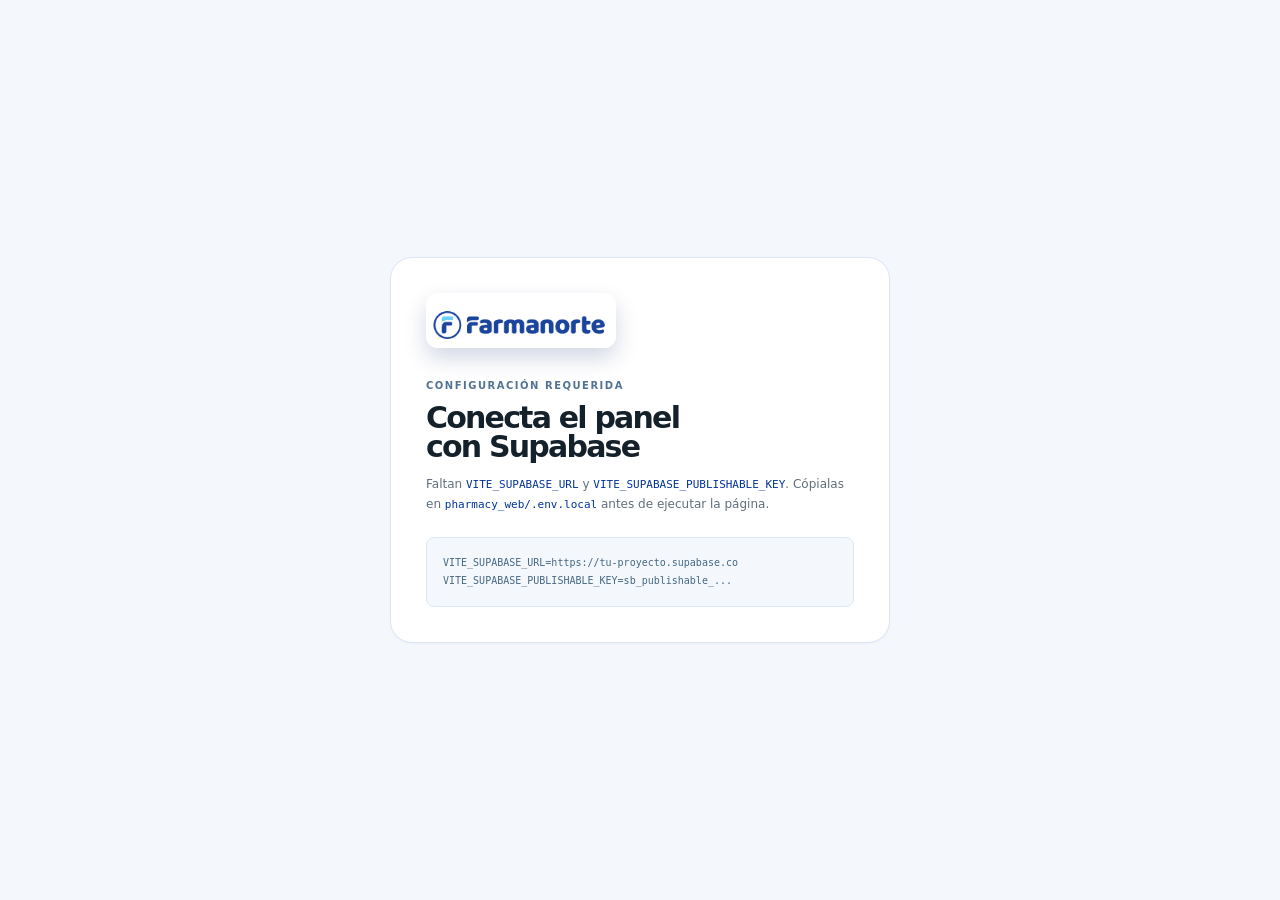
==== commit bbd51b68: "build(pharmacy-web): publish latest interface" ====
--- a/index.html
+++ b/index.html
@@ -1,25 +1,26 @@
-<!doctype html>
-<html lang="es">
-  <head>
-    <meta charset="UTF-8" />
-    <meta name="viewport" content="width=device-width, initial-scale=1.0" />
-    <meta name="theme-color" content="#2151aa" />
-    <meta name="description" content="Panel operativo de domicilios farmanorte" />
-    <meta name="mobile-web-app-capable" content="yes" />
-    <meta name="apple-mobile-web-app-capable" content="yes" />
-    <meta name="apple-mobile-web-app-status-bar-style" content="default" />
-    <meta name="apple-mobile-web-app-title" content="farmanorte" />
-    <meta name="referrer" content="strict-origin-when-cross-origin" />
-    <meta http-equiv="Content-Security-Policy" content="default-src 'self'; base-uri 'self'; object-src 'none'; frame-ancestors 'none'; script-src 'self'; style-src 'self' 'unsafe-inline'; img-src 'self' data: blob:; font-src 'self' data:; connect-src 'self' https://*.supabase.co wss://*.supabase.co; worker-src 'self' blob:; media-src 'self' blob:;" />
-    <link rel="manifest" href="./manifest.webmanifest" />
-    <link rel="apple-touch-icon" href="./farmanorte-icon.png" />
-    <link rel="icon" type="image/png" href="./farmanorte-icon.png" />
-    <title>farmanorte · operación</title>
-    <script type="module" crossorigin src="./assets/index-Bdfh8qoX.js"></script>
-    <link rel="modulepreload" crossorigin href="./assets/documents-BlH7oi8i.js">
-    <link rel="stylesheet" crossorigin href="./assets/index-DH0dcUIY.css">
-  </head>
-  <body>
-    <div id="root"></div>
-  </body>
-</html>
+<!doctype html>
+<html lang="es">
+  <head>
+    <meta charset="UTF-8" />
+    <meta name="viewport" content="width=device-width, initial-scale=1.0" />
+    <meta name="theme-color" content="#2151aa" />
+    <meta name="description" content="Panel operativo de domicilios farmanorte" />
+    <meta name="mobile-web-app-capable" content="yes" />
+    <meta name="apple-mobile-web-app-capable" content="yes" />
+    <meta name="apple-mobile-web-app-status-bar-style" content="default" />
+    <meta name="apple-mobile-web-app-title" content="farmanorte" />
+    <meta name="referrer" content="strict-origin-when-cross-origin" />
+    <meta http-equiv="Content-Security-Policy" content="default-src 'self'; base-uri 'self'; object-src 'none'; frame-ancestors 'none'; script-src 'self'; style-src 'self' 'unsafe-inline'; img-src 'self' data: blob:; font-src 'self' data:; connect-src 'self' https://*.supabase.co wss://*.supabase.co; worker-src 'self' blob:; media-src 'self' blob:;" />
+    <link rel="manifest" href="./manifest.webmanifest" />
+    <link rel="apple-touch-icon" href="./farmanorte-icon.png" />
+    <link rel="icon" type="image/png" href="./farmanorte-icon.png" />
+    <title>farmanorte · operación</title>
+    <script type="module" crossorigin src="./assets/index-BFj5qjrk.js"></script>
+    <link rel="modulepreload" crossorigin href="./assets/documents-DPWAMytg.js">
+    <link rel="stylesheet" crossorigin href="./assets/index-BAbJudCS.css">
+  </head>
+  <body>
+    <div id="root"></div>+
+  </body>
+</html>
--- a/assets/index-BAbJudCS.css
+++ b/assets/index-BAbJudCS.css
@@ -0,0 +1 @@
+:root{color:#102a43;background:#f3f7fc;font-family:Aptos,Segoe UI,ui-sans-serif,system-ui,-apple-system,BlinkMacSystemFont,sans-serif;font-synthesis:none;text-rendering:optimizeLegibility;--bg: #f3f7fc;--panel: #ffffff;--panel-soft: #eaf2fb;--line: #d7e3f0;--muted: #526b84;--text: #102a43;--brand-blue: #2151aa;--brand-blue-deep: #173f8e;--brand-blue-soft: #edf2ff;--lime: var(--brand-blue);--lime-deep: var(--brand-blue-deep);--teal: var(--brand-blue);--danger: #b42318}*{box-sizing:border-box}body{margin:0;min-width:320px;background:var(--bg);color:var(--text)}button,input,textarea,select{font:inherit}button{cursor:pointer}button:disabled{cursor:not-allowed;opacity:.55}.app-shell{display:flex;min-height:100vh}.sidebar{width:250px;min-height:100vh;padding:30px 20px 22px;border-right:1px solid var(--line);background:#0b120f;display:flex;flex-direction:column}.brand-lockup{display:flex;flex-direction:column;align-items:flex-start;gap:5px}.brand-logo{display:block;width:min(100%,190px);height:auto;max-height:48px;object-fit:contain;object-position:left center;border-radius:10px;background:#fff}.brand-logo-wordmark{display:inline-flex;align-items:center;gap:8px;width:max-content;height:38px;max-width:100%;max-height:none;padding:0;border-radius:0;background:transparent;color:var(--brand-blue)}.brand-logo-wordmark svg{width:38px;height:38px;flex:0 0 auto}.brand-logo-wordmark span{color:currentColor;font-size:clamp(20px,2.2vw,30px);font-weight:850;letter-spacing:-.065em;line-height:1}.brand-mark{width:34px;height:34px;display:grid;place-items:center;border-radius:10px;background:var(--lime);color:#16210e;font-weight:900;letter-spacing:-.08em;font-size:12px}.brand-lockup strong{display:block;font-size:14px;letter-spacing:-.02em}.brand-lockup span{display:block;margin-top:3px;font-size:10px;color:var(--muted);text-transform:uppercase;letter-spacing:.17em}.sidebar-section-label{margin:72px 12px 13px;color:#617168;font-size:10px;text-transform:uppercase;letter-spacing:.16em}.main-nav{display:grid;gap:5px}.nav-item{width:100%;display:flex;align-items:center;gap:10px;padding:12px;border:1px solid transparent;border-radius:9px;background:transparent;color:#899990;text-align:left;font-size:12px;transition:.2s ease}.nav-item:hover{color:var(--text);background:#ffffff09}.nav-item.active{border-color:#c6ee7029;background:#c6ee701a;color:var(--lime)}.nav-item-logout{margin-top:6px;border-top-color:#ffffff24;color:#ffffffb8}.nav-item-logout:hover{color:#fff;background:#ffffff1f}.nav-icon{width:19px;font-size:19px;line-height:1;text-align:center}.nav-count{margin-left:auto;min-width:21px;padding:2px 6px;border:1px solid var(--line);border-radius:10px;color:#b4c2b6;font-size:10px;text-align:center}.sidebar-bottom{margin-top:auto}.connection-card{display:flex;align-items:flex-start;gap:9px;padding:12px;border:1px solid var(--line);border-radius:10px;background:#ffffff05}.pulse-dot{width:7px;height:7px;margin-top:4px;border-radius:50%;background:var(--teal);box-shadow:0 0 0 4px #82d8b51a}.connection-card strong,.connection-card span{display:block}.connection-card strong{font-size:10px;font-weight:600}.connection-card span:not(.pulse-dot){margin-top:4px;color:var(--muted);font-size:9px;line-height:1.4}.sign-out-link{width:100%;margin-top:18px;padding:0;border:0;background:transparent;color:#77857b;text-align:left;font-size:11px}.sign-out-link:hover{color:var(--danger)}.sign-out-link span{float:right}.main-content{width:min(100%,1440px);padding:42px clamp(24px,4vw,68px) 64px;margin:0 auto}.topbar{display:flex;align-items:flex-end;justify-content:space-between;gap:24px;margin-bottom:34px}.eyebrow,.section-kicker{margin:0 0 8px;color:#91a39a;font-size:10px;text-transform:uppercase;letter-spacing:.16em}.live-pill{display:inline-flex;align-items:center;gap:5px;margin-left:8px;color:var(--teal);font-size:9px;letter-spacing:.11em}.live-pill:before{content:"";width:5px;height:5px;border-radius:50%;background:var(--teal)}h1,h2,h3,p{margin-top:0}h1{margin-bottom:0;font-size:clamp(28px,3vw,42px);line-height:.98;letter-spacing:-.06em;font-weight:650}h2{margin-bottom:0;font-size:22px;letter-spacing:-.04em}h3{margin:7px 0 8px;font-size:17px;letter-spacing:-.03em}.operator-info{display:flex;align-items:center;gap:10px}.operator-avatar{width:36px;height:36px;display:grid;place-items:center;border:1px solid rgba(198,238,112,.25);border-radius:50%;background:#c6ee701a;color:var(--lime);font-size:13px;font-weight:700}.operator-info strong,.operator-info span{display:block}.operator-info strong{font-size:12px;font-weight:600}.operator-info span{margin-top:4px;color:var(--muted);font-size:10px}.profile-switcher{display:flex;align-items:center;gap:6px;margin-top:4px;color:var(--muted);font-size:10px}.profile-switcher span{margin:0;color:var(--muted);font-size:9px}.profile-switcher select{min-width:150px;padding:4px 22px 4px 7px;border:1px solid #bfd1e3;border-radius:7px;background:#fff;color:var(--text);font-size:10px}.profile-gate{display:grid;place-items:center;min-height:100vh;padding:28px;background:radial-gradient(circle at 50% 0%,rgba(33,81,170,.09),transparent 35%),var(--bg)}.profile-gate-card{width:min(100%,520px);padding:34px;border:1px solid var(--line);border-radius:20px;background:#fff;box-shadow:0 24px 70px #173f8e1f}.profile-gate-card .brand-logo{width:168px;margin-bottom:36px}.profile-gate-card h1{margin:12px 0 10px;font-size:clamp(27px,5vw,40px)}.profile-gate-card>p{margin:0 0 24px;color:var(--muted);font-size:12px;line-height:1.6}.profile-choice-list{display:grid;gap:9px}.profile-choice{display:flex;align-items:center;gap:11px;width:100%;padding:12px;border:1px solid #d5e2ef;border-radius:12px;background:#fbfdff;color:var(--text);text-align:left;transition:border-color .18s ease,transform .18s ease,box-shadow .18s ease}.profile-choice:hover,.profile-choice:focus-visible{border-color:var(--brand-blue);box-shadow:0 8px 20px #2151aa1f;transform:translateY(-1px)}.profile-choice-avatar{display:grid;place-items:center;width:34px;height:34px;flex:0 0 auto;border-radius:50%;background:var(--brand-blue-soft);color:var(--brand-blue);font-weight:900}.profile-choice-copy{display:grid;gap:3px;min-width:0}.profile-choice-copy strong{font-size:12px}.profile-choice-copy small{color:var(--muted);font-size:10px}.profile-choice-arrow{margin-left:auto;color:var(--brand-blue);font-size:17px}.profile-gate-signout{margin-top:22px;color:var(--brand-blue)}.inline-alert{display:flex;align-items:center;justify-content:space-between;gap:16px;margin:-15px 0 22px;padding:11px 14px;border-radius:8px;font-size:12px;line-height:1.45}.inline-alert button{border:0;background:transparent;color:inherit;font-size:18px;line-height:1}.error-alert{border:1px solid rgba(255,152,143,.28);background:#ff988f14;color:#ffb4ad}.success-alert{border:1px solid rgba(130,216,181,.27);background:#82d8b514;color:var(--teal)}.workspace-grid{display:grid;grid-template-columns:minmax(0,1.28fr) minmax(300px,.72fr);gap:20px;align-items:start}.form-card,.info-card,.process-card,.history-page{border:1px solid var(--line);border-radius:14px;background:var(--panel)}.card-heading{display:flex;align-items:flex-start;justify-content:space-between;gap:20px;padding:24px 26px 22px;border-bottom:1px solid var(--line)}.zone-chip{display:inline-flex;align-items:center;gap:7px;padding:7px 9px;border:1px solid rgba(130,216,181,.19);border-radius:7px;color:var(--teal);font-size:10px;white-space:nowrap}.zone-chip span{width:5px;height:5px;border-radius:50%;background:var(--teal)}.form-section{padding:24px 26px;border-bottom:1px solid var(--line)}.last-section{border-bottom:0;padding-bottom:25px}.form-section-title{display:flex;align-items:flex-start;gap:12px;margin-bottom:19px}.form-section-title>span{color:var(--lime);font-size:11px;font-weight:700;letter-spacing:.1em}.form-section-title strong,.form-section-title small{display:block}.form-section-title strong{font-size:13px;font-weight:650}.form-section-title small{margin-top:4px;color:var(--muted);font-size:10px}.field-grid{display:grid;gap:15px}.two-columns{grid-template-columns:repeat(2,minmax(0,1fr))}.three-columns{grid-template-columns:repeat(3,minmax(0,1fr))}.customer-fields{gap:12px 14px}.customer-fields .field,.address-details-grid .field,.order-details-grid .field,.operation-counts .field{margin-bottom:0}.field{display:grid;gap:7px;margin-bottom:15px}.field>span,.field-label{color:#abbab0;font-size:10px;font-weight:600;letter-spacing:.01em}.field em{color:var(--lime);font-style:normal}.field-help{color:#607b94;font-size:10px;line-height:1.35}input[aria-invalid=true],textarea[aria-invalid=true]{border-color:#d05b52}input,textarea,select{width:100%;border:1px solid rgba(225,241,226,.12);border-radius:7px;outline:none;background:#0e1714;color:var(--text);font-size:12px;transition:.2s ease}input,select{min-height:42px;padding:0 12px}textarea{resize:vertical;min-height:80px;padding:12px;line-height:1.45}input::placeholder,textarea::placeholder{color:#65746b}input:focus,textarea:focus,select:focus{border-color:#c6ee7099;box-shadow:0 0 0 3px #c6ee7014}select{-webkit-appearance:none;-moz-appearance:none;appearance:none;background-image:linear-gradient(45deg,transparent 50%,#829188 50%),linear-gradient(135deg,#829188 50%,transparent 50%);background-position:calc(100% - 17px) 18px,calc(100% - 12px) 18px;background-size:5px 5px,5px 5px;background-repeat:no-repeat}.inline-field{display:flex;gap:8px}.inline-field input{min-width:0}.compact-button{flex:0 0 auto;min-height:42px;padding:0 11px}.address-picker{display:grid;gap:2px;margin-top:2px}.address-picker .field{margin-bottom:5px}.text-button{justify-self:start;border:0;padding:0;background:transparent;color:var(--lime);font-size:10px;font-weight:700}.text-button:hover{color:#e0ff9b;text-decoration:underline}.service-type-grid{display:grid;grid-template-columns:repeat(3,minmax(0,1fr));gap:8px}.service-type-choice{display:grid;align-content:center;gap:5px;min-height:70px;padding:10px 11px;border:1px solid var(--line);border-radius:9px;background:#0e1714;color:#8e9f94;text-align:left}.service-type-choice strong{font-size:11px;font-weight:750}.service-type-choice small{color:var(--muted);font-size:9px;line-height:1.35}.service-type-choice:hover{border-color:#c6ee708c;transform:translateY(-1px)}.service-type-choice.active{border-color:#c6ee70b3;background:#c6ee701c;color:var(--lime);box-shadow:0 7px 15px #121c181f}.service-type-choice.active small{color:inherit;opacity:.78}.operation-helper{margin:9px 0 0;color:var(--muted);font-size:10px;line-height:1.45}.operation-counts{display:grid;grid-template-columns:repeat(2,minmax(0,1fr));gap:15px;margin-top:15px}.order-details-grid{margin-top:16px}.order-details-grid textarea{min-height:74px}.task-block{display:grid;gap:12px;margin-top:18px;padding-top:16px;border-top:1px solid var(--line)}.task-block-header{display:flex;align-items:center;justify-content:space-between;gap:16px}.task-block-header strong,.task-block-header small{display:block}.task-block-header strong{font-size:12px}.task-block-header small,.task-helper{color:var(--muted);font-size:10px;line-height:1.45}.task-block-header small{margin-top:4px}.task-count{min-width:26px;padding:5px 7px;border:1px solid var(--line);border-radius:8px;color:var(--lime);font-size:10px;font-weight:700;text-align:center}.task-row{min-width:0;margin:0;padding:16px;border:1px solid var(--line);border-radius:13px;background:#0e1714}.task-row legend{padding:0 6px;color:var(--lime);font-size:11px;font-weight:750}.task-row-grid{display:grid;gap:12px}.purchase-task-grid{grid-template-columns:minmax(0,1.05fr) minmax(0,.9fr) minmax(0,1.3fr) 100px}.cross-task-grid{grid-template-columns:minmax(0,1fr) minmax(0,1fr) minmax(0,1.3fr) 100px}.task-row .field{min-width:0;margin-bottom:0}.task-row-wide{grid-column:1 / -1}.task-helper{margin:-4px 0 12px}.task-assignee-hint{display:flex;flex-direction:column;gap:5px;padding:10px 12px;border:1px dashed rgba(130,216,181,.22);border-radius:9px;background:#82d8b50a}.task-assignee-hint span,.task-assignee-hint strong{display:block}.task-assignee-hint span{color:var(--muted);font-size:9px;text-transform:uppercase;letter-spacing:.08em}.task-assignee-hint strong{color:var(--text);font-size:11px;font-weight:650}.task-remove-button{justify-self:end;margin-top:12px;padding:0;border:0;background:transparent;color:var(--danger);font-size:10px;font-weight:700}.task-remove-button:hover{text-decoration:underline}.task-add-button{justify-self:start;min-height:38px}.normal-service-note>p{margin:-3px 0 18px;color:var(--muted);font-size:11px;line-height:1.55}.request-summary{display:grid;grid-template-columns:repeat(2,minmax(0,1fr));gap:10px}.request-summary>div{min-width:0;padding:13px;border:1px solid var(--line);border-radius:11px;background:#0e1714}.request-summary span,.request-summary strong,.request-summary small{display:block}.request-summary span{color:var(--muted);font-size:9px;text-transform:uppercase;letter-spacing:.08em}.request-summary strong{overflow:hidden;margin-top:6px;color:var(--text);font-size:11px;text-overflow:ellipsis;white-space:nowrap}.request-summary small{margin-top:4px;color:var(--muted);font-size:10px}.compact-options{display:flex;flex-wrap:wrap;gap:17px}.checkbox-row{display:flex;align-items:center;gap:8px;color:#a9b7ad;font-size:11px}.checkbox-row input{width:15px;min-height:15px;accent-color:var(--lime)}.payment-switcher{display:grid;grid-template-columns:repeat(3,1fr);gap:8px;margin-bottom:17px}.payment-choice{display:flex;align-items:center;justify-content:center;gap:8px;min-height:43px;border:1px solid var(--line);border-radius:7px;background:#0e1714;color:#8e9f94;font-size:11px}.payment-choice.active{border-color:#c6ee7080;background:#c6ee701a;color:var(--lime)}.payment-symbol{display:grid;place-items:center;width:18px;height:18px;border-radius:50%;background:#ffffff12;font-size:10px}.payment-choice.active .payment-symbol{background:#c6ee702e}.payment-hint{display:flex;align-items:center;gap:8px;align-self:end;min-height:42px;padding:0 12px;border:1px dashed rgba(130,216,181,.22);border-radius:7px;color:#9db5a8;font-size:10px}.payment-hint span{color:var(--teal);font-size:15px}.cash-change-card{display:flex;align-items:center;justify-content:space-between;gap:16px;margin-top:14px;padding:14px;border:1px solid rgba(130,216,181,.24);border-radius:11px;background:#82d8b512}.cash-change-card>div{min-width:0}.cash-change-card span,.cash-change-card strong,.cash-change-card small{display:block}.cash-change-card span{color:var(--muted);font-size:9px;text-transform:uppercase;letter-spacing:.08em}.cash-change-card strong{margin-top:5px;color:var(--teal);font-size:18px;letter-spacing:-.03em}.cash-change-card small{color:var(--muted);font-size:10px;line-height:1.4;text-align:right}.cash-change-card.pending{background:#ffffff08}.cash-change-card.insufficient{border-color:#ff988f59;background:#ff988f14}.cash-change-card.insufficient strong{color:#ffb4ad}.customer-picker,.saved-address-picker{display:grid;gap:6px;margin-top:8px;padding:8px;border:1px solid #bfd8ee;border-radius:9px;background:#f7fbff}.customer-picker>span,.saved-address-picker>span{color:#526b84;font-size:9px;font-weight:800}.customer-choice{padding:7px 8px;border:1px solid #d7e3f0;border-radius:7px;background:#fff;color:#183b5b;text-align:left;font-size:10px;font-weight:700}.customer-choice.active,.customer-choice:hover{border-color:var(--brand-blue);background:var(--brand-blue-soft);color:var(--brand-blue)}.saved-address-picker select{min-height:31px;padding:0 7px;border:1px solid #bfd1e3;border-radius:7px;background:#fff;color:#183b5b;font-size:10px}.form-actions{position:sticky;bottom:0;z-index:4;display:flex;align-items:center;justify-content:space-between;gap:16px;padding:20px 26px;border-top:1px solid var(--line);background:#fffffff7;box-shadow:0 -8px 20px #102a430d}.form-actions>span{color:var(--muted);font-size:10px}.primary-button,.secondary-button{border-radius:7px;font-size:11px;font-weight:700;transition:.2s ease}.primary-button{display:inline-flex;align-items:center;justify-content:center;gap:13px;min-height:42px;padding:0 17px;border:1px solid var(--lime);background:var(--lime);color:#17210e}.primary-button:hover{background:#d5f88b;transform:translateY(-1px)}.primary-button span{font-size:16px;line-height:1}.full-width{width:100%}.secondary-button{min-height:40px;padding:0 15px;border:1px solid var(--line);background:transparent;color:var(--text)}.secondary-button:hover{border-color:var(--lime);color:var(--lime)}.side-column{display:grid;gap:14px}.info-card,.process-card{padding:20px}.accent-card{display:flex;gap:13px;border-color:#82d8b538;background:linear-gradient(135deg,#82d8b51a,#121c18f5 62%)}.card-icon{width:34px;height:34px;display:grid;place-items:center;border:1px solid rgba(130,216,181,.24);border-radius:9px;color:var(--teal);font-size:22px}.info-card p{margin-bottom:0;color:var(--muted);font-size:11px;line-height:1.55}.info-card-header{display:flex;justify-content:space-between;align-items:baseline}.info-card-header button{border:0;background:transparent;color:var(--lime);font-size:10px}.delivery-row{display:flex;align-items:center;justify-content:space-between;gap:12px;padding:14px 0;border-bottom:1px solid var(--line)}.delivery-row:last-child{border-bottom:0;padding-bottom:0}.delivery-row-main,.delivery-row-side{min-width:0}.delivery-row-main strong,.delivery-row-main span,.delivery-row-side small{display:block}.delivery-row-main strong{color:#dbe8dc;font-size:11px}.delivery-row-main span{overflow:hidden;margin-top:5px;color:var(--muted);font-size:10px;text-overflow:ellipsis;white-space:nowrap}.delivery-row-side{flex:0 0 auto;text-align:right}.delivery-row-side small{margin-top:5px;color:#728078;font-size:9px}.delivery-row-status{display:flex;align-items:center;justify-content:flex-end;gap:5px;flex-wrap:wrap}.assignment-badge{display:inline-flex;padding:4px 7px;border-radius:4px;background:#edf4ff;color:var(--brand-blue);font-size:9px;font-weight:800}.assignment-badge.support{background:#f1edff;color:#6b4ec5}.status-badge{display:inline-flex;padding:4px 7px;border-radius:4px;font-size:9px;font-weight:700}.status-offered{background:#c6ee7021;color:var(--lime)}.status-accepted{background:#93aeff21;color:#aebfff}.status-picked{background:#ffc36721;color:#ffd08d}.status-delivered{background:#82d8b521;color:var(--teal)}.status-alert{background:#ff988f21;color:var(--danger)}.status-cancelled{background:#ffffff12;color:#a6b2aa}.empty-activity{padding:26px 8px 7px;text-align:center}.empty-activity span{display:block;color:#63756a;font-size:27px}.empty-activity p{margin:9px 0 4px;color:#9dac9f;font-size:11px}.empty-activity small{color:#66756c;font-size:9px}.process-card{background:#101a16}.process-step{display:flex;align-items:center;gap:10px;margin-top:16px}.process-step>span{display:grid;place-items:center;width:23px;height:23px;border:1px solid rgba(198,238,112,.35);border-radius:50%;color:var(--lime);font-size:10px}.process-step strong,.process-step small{display:block}.process-step strong{font-size:11px}.process-step small{margin-top:3px;color:var(--muted);font-size:9px}.process-line{width:1px;height:12px;margin:3px 0 3px 11px;background:#c6ee702e}.history-page{padding:27px}.history-toolbar{display:flex;justify-content:space-between;align-items:flex-end;gap:24px;padding-bottom:24px;border-bottom:1px solid var(--line)}.history-toolbar p{margin:10px 0 0;color:var(--muted);font-size:11px}.filter-row{display:flex;gap:6px;flex-wrap:wrap}.filter-button{padding:8px 10px;border:1px solid var(--line);border-radius:6px;background:transparent;color:#829087;font-size:10px}.filter-button.active{border-color:#c6ee7059;background:#c6ee701a;color:var(--lime)}.history-list{max-width:900px}.history-list .delivery-row{padding:18px 0}.history-workspace{display:grid;grid-template-columns:minmax(0,1fr);gap:22px}.history-workspace.has-tools{grid-template-columns:minmax(0,1fr) minmax(280px,340px);align-items:start}.history-tool-stack{display:grid;gap:16px;min-width:0}.delivery-row-actions{display:flex;flex-wrap:wrap;justify-content:flex-end;gap:6px;margin-top:8px}.delivery-chat-button{display:inline-flex;align-items:center;justify-content:center;margin-top:8px;padding:5px 8px;border:1px solid #a9cbe9;border-radius:7px;background:#f2f7fc;color:var(--brand-blue);font-size:9px;font-weight:800}.delivery-chat-button:hover{border-color:var(--brand-blue);background:var(--brand-blue-soft);transform:translateY(-1px)}.delivery-row-actions .delivery-chat-button{margin-top:0}.delivery-equivalent-button{display:inline-flex;align-items:center;justify-content:center;padding:5px 8px;border:1px solid #b6d9ce;border-radius:7px;background:#effaf6;color:#087a63;font-size:9px;font-weight:800}.delivery-equivalent-button:hover{border-color:#087a63;background:#e2f6f0;transform:translateY(-1px)}.delivery-assignment-controls{display:flex;align-items:flex-end;justify-content:flex-end;gap:7px;margin-top:9px}.delivery-assignment-controls label{display:grid;gap:4px;text-align:left}.delivery-assignment-controls label span{color:#607b94;font-size:9px;font-weight:800}.delivery-assignment-controls select{min-width:190px;min-height:32px;padding:0 8px;border:1px solid #bfd1e3;border-radius:7px;background:#fff;color:#183b5b;font-size:10px}.delivery-assignment-controls .compact-button{min-height:32px;padding:0 10px;font-size:9px}.approval-request{display:grid;gap:8px;margin-top:8px;padding:10px;border:1px solid #ead7a4;border-radius:10px;background:#fff9e8;color:#6f4d00;font-size:10px}.approval-request>div{display:flex;gap:7px;flex-wrap:wrap}.approval-request .compact-button{min-height:31px;padding:0 10px;font-size:10px}.delivery-chat-panel{position:sticky;top:24px;display:flex;min-height:490px;max-height:min(680px,calc(100vh - 48px));flex-direction:column;overflow:hidden;border:1px solid #bfd1e3;border-radius:16px;background:#fff;box-shadow:0 18px 38px #173f8e1c}.chat-panel-header{display:flex;align-items:flex-start;justify-content:space-between;gap:12px;padding:18px 18px 14px;border-bottom:1px solid #d7e3f0}.chat-panel-header .section-kicker{margin-bottom:6px;color:var(--brand-blue)}.chat-panel-header h3{margin:0;color:#183b5b}.chat-panel-header p{margin:5px 0 0;color:#607b94;font-size:10px}.chat-close-button{width:28px;height:28px;border:1px solid #d7e3f0;border-radius:50%;background:#f7faff;color:#526b84;font-size:19px;line-height:1}.chat-close-button:hover{border-color:var(--brand-blue);color:var(--brand-blue)}.chat-participant{display:flex;align-items:flex-start;gap:8px;padding:11px 18px;border-bottom:1px solid #edf2f7;color:#607b94;font-size:10px;line-height:1.4}.chat-participant-dot{flex:0 0 auto;width:7px;height:7px;margin-top:3px;border-radius:50%;background:#0b8f72;box-shadow:0 0 0 4px #e2f5f1}.chat-messages{display:flex;min-height:170px;flex:1;flex-direction:column;gap:10px;overflow-y:auto;padding:16px 14px;background:#f7faff}.chat-empty{margin:auto;max-width:240px;color:#607b94;font-size:11px;line-height:1.5;text-align:center}.chat-message{align-self:flex-start;max-width:88%;padding:9px 11px;border:1px solid #d7e3f0;border-radius:12px 12px 12px 4px;background:#fff;box-shadow:0 4px 10px #173f8e0d}.chat-message.own{align-self:flex-end;border-color:#bfd8ee;border-radius:12px 12px 4px;background:#e8f2fc}.chat-message-meta{display:flex;align-items:baseline;gap:8px}.chat-message-meta strong{color:#183b5b;font-size:10px}.chat-message-meta time{color:#7e9ab4;font-size:8px}.chat-message p{margin:5px 0 0;color:#34536f;font-size:11px;line-height:1.45;overflow-wrap:anywhere}.chat-error{margin:0;padding:8px 14px;background:#fff3f1;color:#b42318;font-size:10px;line-height:1.4}.chat-composer{display:flex;gap:7px;padding:12px;border-top:1px solid #d7e3f0;background:#fff}.chat-composer input{min-width:0;min-height:40px;flex:1;padding:0 11px;border:1px solid #bfd1e3;border-radius:9px;color:#183b5b;font-size:11px}.chat-composer input:focus{border-color:var(--brand-blue);outline:3px solid rgba(33,81,170,.12)}.chat-composer .primary-button{min-height:40px;padding:0 12px;border-radius:9px}.empty-history{padding:80px 20px;color:var(--muted);text-align:center}.delivery-equivalent-panel{position:sticky;top:24px;overflow:hidden;border:1px solid #bfd1e3;border-radius:16px;background:#fff;box-shadow:0 18px 38px #173f8e1c}.equivalent-panel-header{display:flex;align-items:flex-start;justify-content:space-between;gap:12px;padding:18px 18px 14px;border-bottom:1px solid #d7e3f0}.equivalent-panel-header .section-kicker{display:block;margin-bottom:6px;color:var(--brand-blue)}.equivalent-panel-header h3{margin:0;color:#183b5b}.equivalent-panel-header p{margin:5px 0 0;color:#607b94;font-size:10px}.equivalent-panel-body{display:grid;gap:10px;padding:12px;background:#f7faff}.equivalent-receipt{width:min(100%,300px);margin:0 auto;padding:12px;border:1px dashed #aac3d9;border-radius:12px;background:#fff;color:#183b5b}.equivalent-receipt-brand{display:grid;grid-template-columns:62px minmax(0,1fr) auto;align-items:center;gap:7px;padding-bottom:9px;border-bottom:1px solid #e2ebf4}.equivalent-receipt-brand img{display:block;width:62px;height:39px;object-fit:contain}.equivalent-brand-meta strong,.equivalent-brand-meta span{display:block}.equivalent-brand-meta strong{color:#183b5b;font-size:9px;line-height:1.2}.equivalent-brand-meta span{margin-top:3px;color:#607b94;font-size:8px}.equivalent-invoice-number{min-width:48px;padding:5px 5px 4px;border:1px solid #bfd1e3;border-radius:6px;text-align:center}.equivalent-invoice-number span,.equivalent-invoice-number strong{display:block}.equivalent-invoice-number span{color:#7890a4;font-size:7px;font-weight:800}.equivalent-invoice-number strong{margin-top:2px;color:#183b5b;font-size:8px;overflow-wrap:anywhere}.equivalent-receipt-grid{display:grid;grid-template-columns:1fr 1fr;gap:8px;padding:9px 0;border-bottom:1px solid #edf2f7}.equivalent-receipt-grid>div,.equivalent-receipt-footer>div{min-width:0}.equivalent-receipt-grid span,.equivalent-receipt-footer span,.equivalent-field span,.equivalent-concept span{display:block;color:#7890a4;font-size:7px;font-weight:800;text-transform:uppercase;letter-spacing:.05em}.equivalent-receipt-grid strong,.equivalent-receipt-footer strong,.equivalent-field strong,.equivalent-concept strong{display:block;overflow-wrap:anywhere;color:#34536f;font-size:9px;line-height:1.3}.equivalent-receipt-grid>div:last-child{text-align:right}.equivalent-receipt-grid>div:last-child strong{color:#087a63;font-size:11px}.equivalent-field{display:grid;grid-template-columns:64px minmax(0,1fr);gap:8px;padding:8px 0;border-bottom:1px solid #edf2f7}.equivalent-field strong{font-size:9px}.equivalent-concept{padding:8px 0;border-bottom:1px solid #edf2f7}.equivalent-concept strong{margin-top:4px;min-height:30px}.equivalent-receipt-footer{display:grid;grid-template-columns:minmax(0,1fr) 88px;gap:9px;padding:9px 0 4px}.equivalent-total{padding-left:9px;border-left:1px solid #e2ebf4;text-align:right}.equivalent-total strong{color:#087a63;font-size:12px}.equivalent-signature-image{display:block;width:min(100%,118px);height:38px;margin-top:5px;object-fit:contain;object-position:left center}.equivalent-status{display:flex;align-items:center;justify-content:space-between;gap:8px;padding-top:12px}.equivalent-status small{color:#7890a4;font-size:9px;text-align:right}.equivalent-panel-body .full-width{width:100%}.equivalent-payment-state{display:grid;gap:5px;padding:10px 11px;border:1px solid #f0d49b;border-radius:10px;background:#fff9ed;color:#76551a}.equivalent-payment-state.paid{border-color:#a7decf;background:#effbf7;color:#087a63}.equivalent-payment-state strong{font-size:11px}.equivalent-payment-state span{font-size:9px;line-height:1.35}.equivalent-payment-state .secondary-button{min-height:34px;margin-top:2px}.equivalent-download-actions{display:grid;grid-template-columns:1fr 1fr;gap:8px}.equivalent-download-actions .secondary-button{min-width:0;padding:0 7px;font-size:10px}.equivalent-help{margin:0;color:#7890a4;font-size:9px;line-height:1.4;text-align:center}.equivalent-empty,.equivalent-error{margin:0;padding:24px 10px;color:#607b94;font-size:11px;line-height:1.5;text-align:center}.equivalent-error{color:#b42318}.delivery-equivalent-print{display:none}.empty-history span{display:block;color:#65756b;font-size:30px}.empty-history h3{margin:13px 0 7px;color:#aebdb1;font-size:14px}.empty-history p{margin:0;font-size:11px}.auth-page{display:grid;grid-template-columns:42% 58%;min-height:100vh}.auth-aside{position:relative;display:flex;flex-direction:column;padding:42px clamp(28px,6vw,100px);border-right:1px solid var(--line);background:radial-gradient(circle at 30% 20%,rgba(130,216,181,.12),transparent 37%),#101b16}.auth-quote{max-width:390px;margin:auto 0}.auth-quote h1{max-width:360px;margin:13px 0 18px;font-size:clamp(38px,4vw,62px);line-height:.95}.auth-quote p{max-width:310px;color:#94a69a;font-size:13px;line-height:1.6}.auth-aside-footer{color:#607168;font-size:10px}.auth-main{display:grid;place-items:center;padding:32px}.auth-form-wrap{width:min(100%,390px)}.auth-form-wrap h2{margin-top:16px;font-size:34px}.auth-copy{margin:12px 0 30px;color:var(--muted);font-size:12px;line-height:1.55}.auth-form .field{margin-bottom:20px}.auth-form .primary-button{margin-top:9px}.auth-note{display:flex;align-items:center;gap:8px;margin-top:21px;color:#6f8176;font-size:10px}.auth-note span{color:var(--teal);font-size:9px}.center-screen{display:grid;place-items:center;min-height:100vh;padding:24px;background:radial-gradient(circle at 50% 0%,rgba(130,216,181,.1),transparent 35%),var(--bg)}.config-card,.problem-card,.loading-card{width:min(100%,500px);padding:35px;border:1px solid var(--line);border-radius:14px;background:var(--panel)}.config-card .brand-mark,.problem-icon{margin-bottom:26px}.config-card h1,.problem-card h1{margin:10px 0 14px;font-size:30px}.config-card p,.problem-card p{color:var(--muted);font-size:12px;line-height:1.6}.config-card code{color:var(--lime);font-family:ui-monospace,SFMono-Regular,Consolas,monospace;font-size:11px}.config-code{margin-top:23px;padding:16px;border:1px solid var(--line);border-radius:8px;background:#0d1412;color:#9baea0;font-family:ui-monospace,SFMono-Regular,Consolas,monospace;font-size:10px;line-height:1.8}.loading-card{display:flex;align-items:center;gap:14px;width:auto;color:var(--muted);font-size:12px}.loading-card p{margin:0}.spinner{width:18px;height:18px;border:2px solid rgba(198,238,112,.2);border-top-color:var(--lime);border-radius:50%;animation:spin .8s linear infinite}.problem-card{text-align:center}.problem-icon{width:38px;height:38px;display:grid;place-items:center;margin-left:auto;margin-right:auto;border:1px solid rgba(255,152,143,.35);border-radius:50%;color:var(--danger)}@keyframes spin{to{transform:rotate(360deg)}}@media(max-width:1020px){.sidebar{width:210px}.workspace-grid{grid-template-columns:1fr}.side-column{grid-template-columns:repeat(2,minmax(0,1fr))}.process-card{grid-column:1 / -1}.three-columns,.service-type-grid,.purchase-task-grid,.cross-task-grid{grid-template-columns:repeat(2,minmax(0,1fr))}}@media(max-width:720px){.app-shell{display:block}.sidebar{width:100%;min-height:auto;padding:18px 20px;border-right:0;border-bottom:1px solid var(--line)}.sidebar-section-label,.connection-card{display:none}.main-nav{display:flex;margin-top:19px}.nav-item{flex:1}.sidebar-bottom{display:none}.main-content{padding:28px 16px 42px}.topbar{align-items:flex-start;flex-direction:column;margin-bottom:25px}.operator-info{align-self:stretch}.form-section,.card-heading,.form-actions,.history-page{padding-left:17px;padding-right:17px}.two-columns,.three-columns,.service-type-grid,.operation-counts{grid-template-columns:1fr;gap:0}.purchase-task-grid,.cross-task-grid,.request-summary{grid-template-columns:1fr}.task-row-wide{grid-column:auto}.task-row{padding:14px}.cash-change-card{align-items:flex-start;flex-direction:column}.cash-change-card small{text-align:left}.side-column{grid-template-columns:1fr}.payment-fields{gap:0}.service-type-grid{gap:8px}.service-type-choice{min-height:62px}.form-actions{align-items:stretch;flex-direction:column}.form-actions .primary-button{width:100%}.history-toolbar{align-items:flex-start;flex-direction:column}.auth-page{grid-template-columns:1fr}.auth-aside{min-height:300px;padding:28px 24px}.auth-quote{margin:45px 0 15px}.auth-quote h1{font-size:39px}.auth-main{padding:42px 23px}}body{background:var(--bg);color:var(--text)}.sidebar{background:var(--brand-blue);border-right-color:var(--brand-blue);color:#fff}.sidebar .brand-mark,.auth-aside .brand-mark{background:#fff;color:var(--brand-blue)}.sidebar .brand-logo{padding:4px 8px}.brand-logo-inverse{display:inline-flex;align-items:center;gap:9px;width:max-content;max-width:100%;color:#fff}.brand-logo-inverse svg{width:42px;height:42px;flex:0 0 auto}.brand-logo-inverse span{color:currentColor;font-size:clamp(23px,2.2vw,31px);font-weight:850;letter-spacing:-.065em;line-height:1;text-transform:none}.sidebar .brand-lockup span,.sidebar-section-label,.auth-aside .brand-subtitle,.sidebar .nav-item{color:#d8e9fb}.sidebar .nav-item:hover{color:#fff;background:#ffffff24}.sidebar .nav-item.active{border-color:#fff;background:#fff;color:var(--brand-blue)}.sidebar .nav-count{border-color:#ffffff61;color:#fff}.sidebar .connection-card{border-color:#ffffff59;background:#ffffff1a}.sidebar .connection-card span:not(.pulse-dot),.sidebar .sign-out-link{color:#d8e9fb}.sidebar-bottom .sign-out-link{margin:0 0 14px}.sidebar .sign-out-link:hover{color:#fff}.sidebar .pulse-dot{background:#fff;box-shadow:0 0 0 4px #ffffff29}.main-content{background:var(--bg)}.form-card,.info-card,.process-card,.history-page,.config-card,.problem-card,.loading-card{background:var(--panel);border-color:var(--line)}.card-heading,.form-section,.history-toolbar{border-color:var(--line)}.eyebrow,.section-kicker{color:#35658e}.operator-avatar{border-color:#a7c7e5;background:var(--brand-blue-soft);color:var(--brand-blue)}.zone-chip{border-color:#a9cbe9;color:var(--brand-blue)}.zone-chip span,.live-pill:before{background:var(--brand-blue)}.live-pill,.live-pill:before{color:var(--brand-blue)}.field>span,.checkbox-row{color:#34536f}.field em,.form-section-title>span{color:var(--brand-blue)}input,textarea,select,.payment-choice{border-color:#bfd1e3;background:#fff;color:var(--text)}input::placeholder,textarea::placeholder{color:#6c849b}input:focus,textarea:focus,select:focus{border-color:var(--brand-blue);box-shadow:0 0 0 3px #2151aa24}select{-webkit-appearance:auto;-moz-appearance:auto;appearance:auto;background-image:none}.text-button,.info-card-header button{color:var(--brand-blue)}.text-button:hover{color:var(--brand-blue-deep)}.checkbox-row input{accent-color:var(--brand-blue)}.payment-choice{color:#526b84}.payment-choice.active{border-color:var(--brand-blue);background:var(--brand-blue-soft);color:var(--brand-blue)}.payment-symbol{background:#edf4fb}.payment-choice.active .payment-symbol{background:#cfe3f7}.service-type-choice{border-color:#bfd1e3;background:#fff;color:#526b84}.service-type-choice small{color:#607b94}.service-type-choice:hover{border-color:#7ea5cc;background:#f7faff}.service-type-choice.active{border-color:var(--brand-blue);background:var(--brand-blue-soft);color:var(--brand-blue);box-shadow:0 8px 16px #2151aa14}.service-type-choice.active small{color:#466783}.operation-helper{color:#607b94}.task-block{border-color:#d7e3f0}.task-block-header small,.task-helper,.normal-service-note>p{color:#607b94}.task-count{border-color:#bfd1e3;color:var(--brand-blue);background:var(--brand-blue-soft)}.task-row{border-color:#d7e3f0;background:#fbfdff}.task-assignee-hint{border-color:#a9cbe9;background:#f3f8fd}.task-assignee-hint span{color:#607b94}.task-assignee-hint strong{color:#183b5b}.task-remove-button{color:#b42318}.request-summary>div{border-color:#d7e3f0;background:#fff}.request-summary span{color:#607b94}.request-summary strong{color:#183b5b}.request-summary small{color:#607b94}.payment-hint{border-color:#a9cbe9;color:#466783}.cash-change-card{border-color:#a9cbe9;background:#edf6ff}.cash-change-card strong{color:var(--brand-blue)}.cash-change-card small{color:#607b94}.cash-change-card.pending{background:#f8fbff}.cash-change-card.insufficient{border-color:#e1a39e;background:#fff3f1}.cash-change-card.insufficient strong{color:#b42318}.form-actions{background:#f8fbff;border-color:var(--line)}.primary-button{border-color:var(--brand-blue);background:var(--brand-blue);color:#fff}.primary-button:hover{background:var(--brand-blue-deep)}.secondary-button{border-color:#bfd1e3;color:var(--brand-blue);background:#fff}.secondary-button:hover{border-color:var(--brand-blue);color:var(--brand-blue-deep);background:#f2f7fc}.accent-card{border-color:#b5d1eb;background:#e8f2fc}.card-icon{border-color:#a9cbe9;color:var(--brand-blue)}.delivery-row-main strong{color:#183b5b}.delivery-row-side small{color:#5f7890}.status-offered{background:#e5f1ff;color:var(--brand-blue)}.status-accepted{background:#e9efff;color:#3859a6}.status-picked{background:#fff3dc;color:#8a5a00}.status-delivered{background:#e2f5f1;color:#0b6f68}.status-alert{background:#fde9e7;color:#b42318}.status-cancelled{background:#edf2f7;color:#526b84}.empty-activity span,.empty-history span{color:#7e9ab4}.empty-activity p,.empty-history h3{color:#34536f}.empty-activity small,.empty-history p{color:#607b94}.process-card{background:#f7fbff}.process-step>span{border-color:#a9cbe9;color:var(--brand-blue)}.process-line{background:#bfd8ee}.filter-button{border-color:#bfd1e3;color:#526b84}.filter-button.active{border-color:var(--brand-blue);background:var(--brand-blue-soft);color:var(--brand-blue)}.auth-aside{background:var(--brand-blue);border-right-color:var(--brand-blue);color:#fff;background-image:none}.auth-aside .section-kicker{color:#d8e9fb}.auth-quote p,.auth-aside-footer{color:#e0eefb}.auth-main{background:var(--bg)}.auth-copy{color:#526b84}.auth-note{color:#607b94}.auth-note span{color:var(--brand-blue)}.center-screen{background:var(--bg);background-image:none}.config-card .brand-logo{margin-bottom:26px}.config-card code{color:var(--brand-blue)}.config-code{background:#f4f8fc;color:#466783}.spinner{border-color:#cfe0ef;border-top-color:var(--brand-blue)}html{scroll-behavior:smooth}body{background:#eef4fc}h1,h2,h3{text-wrap:balance}p{text-wrap:pretty}button,input,textarea,select{transition:transform .18s ease-out,box-shadow .18s ease-out,border-color .18s ease-out,background-color .18s ease-out}button:focus-visible,input:focus-visible,textarea:focus-visible,select:focus-visible{outline:3px solid rgba(33,81,170,.24);outline-offset:3px}button:active:not(:disabled){transform:scale(.98)}.app-shell{background:#eef4fc}.sidebar{position:relative;z-index:1;width:272px;padding:28px 18px 22px;overflow:hidden;box-shadow:14px 0 34px #173f8e1f}.sidebar:after{content:"";position:absolute;right:-142px;bottom:-126px;width:292px;height:292px;border:1px solid rgba(255,255,255,.22);border-radius:50%;pointer-events:none}.sidebar .brand-logo{width:204px;max-width:100%}.sidebar .brand-subtitle{margin-top:0;letter-spacing:.22em}.sidebar-section-label{margin-top:64px}.main-nav{gap:8px}.nav-item{min-height:47px;padding:0 14px;border-radius:12px;font-weight:600}.nav-item:hover{transform:translate(3px)}.nav-item.active{box-shadow:0 10px 20px #0f317029}.nav-icon{font-size:18px}.connection-card{border-radius:14px;background:#ffffff21}.pulse-dot,.live-pill:before{animation:pulse-mark 1.9s ease-out infinite}.sign-out-link{transition:color .18s ease-out,transform .18s ease-out}.sign-out-link:hover{transform:translate(3px)}.main-content{position:relative;isolation:isolate;flex:1 1 auto;min-width:0;width:auto;max-width:1520px;overflow-x:clip;padding-top:48px}.main-content:before{content:"";position:absolute;top:-146px;right:-126px;z-index:-1;width:330px;height:330px;border:1px solid rgba(33,81,170,.12);border-radius:50%;pointer-events:none}.topbar{animation:rise-in .46s ease-out both}.topbar h1{font-size:clamp(32px,3.4vw,48px)}.operator-info{padding:9px 12px 9px 9px;border:1px solid #d7e3f0;border-radius:16px;background:#ffffffb8;box-shadow:0 8px 20px #173f8e0f}.operator-avatar{width:42px;height:42px;border-radius:13px}.workspace-grid,.history-page{animation:rise-in .52s .06s ease-out both}.workspace-grid{gap:24px}.form-card,.info-card,.process-card,.history-page{border:0;border-radius:20px;box-shadow:0 16px 38px #173f8e17}.form-card{box-shadow:0 20px 46px #173f8e1c}.card-heading{padding:29px 30px 27px;background:#fbfdff}.card-heading h2{font-size:25px}.zone-chip{padding:9px 12px;border-radius:10px;background:var(--brand-blue-soft);font-weight:700}.form-section{padding:29px 30px}.form-section-title{align-items:center;gap:13px;margin-bottom:22px}.form-section-title>span{display:grid;width:34px;height:34px;place-items:center;border-radius:10px;background:var(--brand-blue-soft);font-variant-numeric:tabular-nums}.form-section-title strong{font-size:14px}.form-section-title small{font-size:11px}.field{gap:8px;margin-bottom:17px}.field>span{font-size:11px}input,textarea,select{border-radius:11px}input,select{min-height:46px}textarea{min-height:92px}input:hover,textarea:hover,select:hover{border-color:#9db8d8}.address-picker{padding:12px;border:1px solid #d7e3f0;border-radius:13px;background:#f7faff}.payment-switcher{gap:10px;margin-bottom:20px}.payment-choice{min-height:50px;border-radius:12px;font-weight:650}.payment-choice:hover{transform:translateY(-2px);box-shadow:0 8px 16px #173f8e14}.form-actions{padding:22px 30px 27px;background:#f8fbff}.primary-button{min-height:48px;border-radius:12px;box-shadow:0 10px 18px #2151aa2e}.primary-button:hover{transform:translateY(-2px);box-shadow:0 14px 22px #2151aa3d}.secondary-button{min-height:43px;border-radius:11px}.side-column{gap:18px}.side-column>*{animation:rise-in .48s ease-out both}.side-column>:nth-child(2){animation-delay:.08s}.side-column>:nth-child(3){animation-delay:.16s}.info-card,.process-card{padding:23px}.accent-card{position:relative;overflow:hidden}.accent-card:after{content:"";position:absolute;right:-60px;top:-62px;width:150px;height:150px;border:1px solid rgba(33,81,170,.17);border-radius:50%;pointer-events:none}.card-icon{width:40px;height:40px;border-radius:13px;background:#fff}.info-card-header button{font-weight:700}.delivery-row{padding:16px 0;transition:transform .18s ease-out,background-color .18s ease-out}.delivery-row:hover{transform:translate(3px)}.delivery-row-main strong{font-size:12px}.status-badge{border-radius:6px;font-variant-numeric:tabular-nums}.empty-activity{padding:30px 10px 10px}.empty-activity span,.empty-history span{display:grid;width:46px;height:46px;place-items:center;margin:0 auto;border:1px solid #c8d9ec;border-radius:14px;background:#f7faff}.process-card{position:relative;overflow:hidden}.process-card:before{content:"";position:absolute;left:23px;top:0;bottom:0;width:3px;background:#dbe8f7;opacity:.8}.process-step,.process-card>.section-kicker{position:relative;z-index:1}.process-step{margin-top:18px}.process-step>span{width:28px;height:28px;border:0;background:var(--brand-blue-soft);font-weight:800}.process-line{display:none}.history-page{padding:30px}.filter-button{border-radius:10px;padding:9px 12px;font-weight:650}.history-workspace.has-tools{grid-template-columns:1fr}.delivery-chat-panel{position:static;min-height:520px;max-height:620px}.delivery-equivalent-panel{position:static}.auth-page{grid-template-columns:minmax(420px,48%) minmax(0,1fr);gap:14px;padding:14px;background:#eef4fc}.auth-aside{position:relative;isolation:isolate;overflow:hidden;padding:48px clamp(30px,6vw,104px);border-radius:10px}.auth-aside:before{content:"";position:absolute;right:-180px;top:18%;z-index:-1;width:430px;height:430px;border:1px solid rgba(255,255,255,.2);border-radius:50%;pointer-events:none}.auth-aside:after{content:"";position:absolute;right:15%;bottom:12%;width:10px;height:10px;border:2px solid rgba(255,255,255,.65);border-radius:50%;box-shadow:0 0 0 8px #ffffff14,0 0 0 18px #ffffff0d;pointer-events:none}.auth-aside>*{position:relative;z-index:1;animation:rise-in .58s ease-out both}.auth-quote{max-width:420px}.auth-quote h1{max-width:390px;font-size:clamp(42px,4.5vw,70px);text-wrap:balance}.auth-quote p{max-width:340px;font-size:14px}.auth-aside .brand-logo-inverse{gap:7px}.auth-aside .brand-logo-inverse svg{width:30px;height:30px}.auth-aside .brand-logo-inverse span{font-size:clamp(16px,1.6vw,20px)}.auth-aside-footer{letter-spacing:.01em}.auth-main{min-width:0;border:1px solid #dbe8f4;border-radius:10px;background:#f6faff}.auth-form-wrap{position:relative;width:min(100%,404px);padding:36px;border:1px solid #d7e3f0;border-radius:16px;background:#fff;box-shadow:0 22px 54px #173f8e1f;animation:rise-in .58s .08s ease-out both;overflow:hidden}.auth-form-wrap:before{content:"";position:absolute;top:0;left:32px;right:32px;z-index:3;height:4px;border-radius:0 0 6px 6px;background:var(--brand-blue)}.auth-form-wrap>:not(.login-atmosphere){position:relative;z-index:2}.auth-form-wrap h2{font-size:34px}.auth-copy{max-width:34ch;margin-bottom:26px}.auth-form .field{margin-bottom:21px}.auth-form .primary-button{margin-top:11px}.auth-note{padding-top:17px;border-top:1px solid #e2ebf5}.login-delivery-scene{position:relative;min-height:194px;margin:12px -18px 0;overflow:visible}.delivery-scene-art{display:block;width:100%;max-width:520px;aspect-ratio:2 / 1;overflow:visible;filter:drop-shadow(0 16px 18px rgba(14,50,114,.18))}.scene-route-shadow,.scene-route{fill:none;stroke-linecap:round}.scene-route-shadow{stroke:#0a2d6f3d;stroke-width:8}.scene-route{stroke:#f8fcffe6;stroke-width:3;stroke-dasharray:2 12;animation:scene-route-flow 2.8s linear infinite}.scene-route-node{fill:#2151aa;stroke:#f8fcff;stroke-width:3;transform-box:fill-box;transform-origin:center;animation:scene-node-pulse 2.6s ease-in-out infinite}.scene-node-two{animation-delay:-.8s}.scene-node-three{animation-delay:-1.5s}.scene-phone,.scene-pharmacy,.scene-package,.scene-courier{transform-box:fill-box;transform-origin:center;will-change:transform}.scene-phone{animation:scene-phone-float 4.8s ease-in-out infinite}.scene-pharmacy{animation:scene-pharmacy-breathe 5.4s ease-in-out -.8s infinite}.scene-package{animation:scene-package-float 3.1s ease-in-out -1.2s infinite}.scene-courier{animation:scene-courier-bob 1.8s ease-in-out -.4s infinite}.scene-phone-route{animation:scene-phone-route-flow 2.2s linear infinite}.scene-spark{transform-box:fill-box;transform-origin:center;animation:scene-sparkle 2.7s ease-in-out infinite}.spark-two{animation-delay:-1.4s}.login-atmosphere{position:absolute;top:0;right:0;bottom:0;left:0;z-index:0;overflow:hidden;pointer-events:none}.login-atmosphere-glow{position:absolute;top:-70px;right:-60px;width:235px;height:235px;border:1px solid rgba(93,139,202,.16);border-radius:50%;background:#e2eefd7a;box-shadow:0 0 0 16px #e2eefd47,0 0 52px #3065ae1f;transition:transform .24s cubic-bezier(.23,1,.32,1);will-change:transform}.login-atmosphere-orbit{position:absolute;top:-2px;right:13px;width:215px;height:148px;transform:translateZ(0);transition:transform .24s cubic-bezier(.23,1,.32,1);will-change:transform}.atmosphere-ring{position:absolute;display:block;border:1px solid rgba(36,87,164,.22);border-radius:50%;transform:rotate(-24deg) scaleY(.54);animation:atmosphere-orbit 11s linear infinite}.ring-one{top:12px;right:2px;bottom:42px;left:2px}.ring-two{top:28px;right:-12px;bottom:24px;left:-12px;border-style:dashed;animation-duration:15s;animation-direction:reverse}.ring-three{top:-4px;right:36px;bottom:10px;left:36px;border-color:#2457a424;animation-duration:9s}.atmosphere-core{position:absolute;top:54px;left:98px;width:12px;height:12px;border:2px solid rgba(36,87,164,.35);border-radius:50%;background:#fff;box-shadow:0 0 0 7px #2457a414,0 0 25px #2457a43d;animation:atmosphere-core-pulse 2.8s ease-in-out infinite}.atmosphere-star{position:absolute;display:block;width:4px;height:4px;border-radius:50%;background:#6d99cc;box-shadow:0 0 0 4px #6d99cc1a;animation:atmosphere-twinkle 2.6s ease-in-out infinite}.star-one{top:75px;right:46%;animation-delay:-.8s}.star-two{top:25px;right:24%;animation-delay:-.2s}.star-three{top:126px;right:17%;animation-delay:-1.4s}.star-four{top:167px;right:39%;animation-delay:-.5s}.hero-copy-animated h1{min-height:2.05em;overflow-wrap:anywhere}.hero-copy-animated p{min-height:4.8em;overflow-wrap:anywhere}.hero-caret{display:inline-block;margin-left:4px;color:#d8e9fb;font-weight:400;animation:hero-caret-blink .9s steps(1,end) infinite}.sr-only{position:absolute;width:1px;height:1px;padding:0;margin:-1px;overflow:hidden;clip:rect(0,0,0,0);white-space:nowrap;border:0}.hero-route{position:relative;min-height:88px;margin-top:18px;padding:13px 15px 12px;overflow:hidden;isolation:isolate;border:1px solid rgba(255,255,255,.25);border-radius:13px;background:#ffffff17}.hero-route:before{content:"";position:absolute;left:12%;right:12%;top:49%;z-index:-1;border-top:1px dashed rgba(255,255,255,.58);transform:translateY(-50%)}.hero-route:after{content:"";position:absolute;left:8%;right:8%;top:19%;height:1px;background:#ffffff2e;transform:scaleX(.7);transform-origin:left center;animation:route-scan 3.8s ease-in-out infinite}.hero-route-track{position:absolute;top:0;right:0;bottom:0;left:0;pointer-events:none}.hero-route-node{position:absolute;top:calc(49% - 4px);width:8px;height:8px;border:2px solid rgba(255,255,255,.85);border-radius:50%;background:var(--brand-blue);transform:translateY(-50%);animation:route-node-pulse 2.8s ease-in-out infinite}.hero-route-node:after{content:"";position:absolute;top:-7px;right:-7px;bottom:-7px;left:-7px;border:1px solid rgba(255,255,255,.34);border-radius:50%}.route-node-one{left:12%;animation-delay:-.4s}.route-node-two{left:calc(50% - 4px);animation-delay:-.95s}.route-node-three{right:12%;animation-delay:-1.5s}.hero-route-runner{position:absolute;left:12%;right:12%;top:calc(49% - 9px);height:18px;--route-distance: 0px;--route-half-distance: 0px;pointer-events:none}.hero-route-runner:before{content:"";position:absolute;left:0;top:0;width:18px;height:18px;border:2px solid #ffffff;border-radius:50%;background:var(--brand-blue);box-shadow:0 0 0 5px #ffffff1f;will-change:transform,opacity;animation:hero-route-run 4.8s cubic-bezier(.77,0,.175,1) infinite}.hero-route-label{position:absolute;left:17px;bottom:11px;color:#d8e9fb;font-size:8px;font-weight:900;letter-spacing:.12em}.auth-form-wrap .field{animation:field-arrive .48s cubic-bezier(.23,1,.32,1) both}.auth-form-wrap .field:nth-child(2){animation-delay:70ms}.auth-form .field:focus-within{transform:translateY(-2px)}.auth-form .primary-button{position:relative;overflow:hidden;isolation:isolate;animation:field-arrive .48s .14s cubic-bezier(.23,1,.32,1) both}.auth-form .primary-button:after{content:"";position:absolute;top:-20%;bottom:-20%;left:-32%;width:24%;background:#ffffff42;transform:skew(-18deg) translate(-180%);transition:transform .3s cubic-bezier(.23,1,.32,1);pointer-events:none}.auth-form .primary-button:hover:after,.auth-form .primary-button:focus-visible:after{transform:skew(-18deg) translate(620%)}@keyframes rise-in{0%{opacity:0;transform:translateY(10px)}to{opacity:1;transform:translateY(0)}}@keyframes pulse-mark{0%,to{opacity:1;transform:scale(1)}50%{opacity:.55;transform:scale(.78)}}@keyframes hero-route-run{0%,12%{transform:translateZ(0);opacity:.25}42%,62%{transform:translate3d(var(--route-half-distance),0,0);opacity:1}88%,to{transform:translate3d(var(--route-distance),0,0);opacity:.25}}@keyframes hero-caret-blink{0%,48%{opacity:1}49%,to{opacity:0}}@keyframes route-node-pulse{0%,to{opacity:.62;transform:translateY(-50%) scale(.86)}50%{opacity:1;transform:translateY(-50%) scale(1.14)}}@keyframes route-scan{0%,to{opacity:.25;transform:scaleX(.5)}50%{opacity:.95;transform:scaleX(1)}}@keyframes field-arrive{0%{opacity:0;transform:translateY(8px)}to{opacity:1;transform:translateY(0)}}@keyframes atmosphere-orbit{0%{transform:rotate(-24deg) scaleY(.54)}to{transform:rotate(336deg) scaleY(.54)}}@keyframes atmosphere-core-pulse{0%,to{transform:scale(.82);opacity:.72}50%{transform:scale(1.14);opacity:1}}@keyframes atmosphere-twinkle{0%,to{opacity:.28;transform:scale(.72)}50%{opacity:1;transform:scale(1.4)}}@keyframes scene-route-flow{to{stroke-dashoffset:-42px}}@keyframes scene-node-pulse{0%,to{opacity:.72;transform:scale(.78)}50%{opacity:1;transform:scale(1.22)}}@keyframes scene-phone-float{0%,to{transform:translate3d(0,3px,0) rotate(-2deg)}50%{transform:translate3d(0,-8px,0) rotate(1deg)}}@keyframes scene-pharmacy-breathe{0%,to{transform:translate3d(0,2px,0) scale(.985)}50%{transform:translate3d(0,-3px,0) scale(1)}}@keyframes scene-package-float{0%,to{transform:translate3d(0,3px,0) rotate(-1deg)}50%{transform:translate3d(0,-6px,0) rotate(2deg)}}@keyframes scene-courier-bob{0%,to{transform:translate3d(0,2px,0)}50%{transform:translate3d(0,-4px,0)}}@keyframes scene-phone-route-flow{to{stroke-dashoffset:-22px}}@keyframes scene-sparkle{0%,to{opacity:.38;transform:scale(.72) rotate(0)}50%{opacity:1;transform:scale(1.14) rotate(18deg)}}@media(max-width:720px){.sidebar{padding:20px;box-shadow:0 10px 24px #173f8e1a}.sidebar:after{right:-190px;bottom:-220px}.sidebar .brand-logo{width:184px}.main-content{padding-top:34px}.operator-info{width:100%}.card-heading,.form-section,.form-actions,.history-page{padding-left:20px;padding-right:20px}.form-card,.info-card,.process-card,.history-page{border-radius:16px}.auth-page{grid-template-columns:1fr;gap:0;padding:0}.auth-aside{min-height:470px;padding:30px 24px 28px;border-radius:0}.auth-main{min-height:560px;padding:34px 23px;border:0;border-radius:0}.auth-form-wrap{padding:34px 24px;border-radius:16px}.auth-form-wrap:before{left:24px;right:24px}.auth-aside .brand-logo-inverse svg{width:28px;height:28px}.auth-aside .brand-logo-inverse span{font-size:17px}.auth-quote h1{font-size:42px}.login-delivery-scene{min-height:178px;margin-left:-8px;margin-right:-8px}.hero-route{min-height:82px}}@media(prefers-reduced-motion:reduce){html{scroll-behavior:auto}*,*:before,*:after{animation-duration:.01ms!important;animation-iteration-count:1!important;transition-duration:.01ms!important}.hero-route-runner:before,.hero-route:after,.hero-route-node,.hero-caret,.atmosphere-ring,.atmosphere-core,.atmosphere-star,.scene-route,.scene-route-node,.scene-phone,.scene-pharmacy,.scene-package,.scene-courier,.scene-phone-route,.scene-spark,.scene-caption-dot{animation:none!important}.login-atmosphere-orbit,.login-atmosphere-glow{transform:none!important}.auth-form-wrap .field,.auth-form .primary-button{animation:none!important}}.welcome-line{margin:0 0 7px;color:var(--brand-blue);font-size:12px;font-weight:800;letter-spacing:-.01em}.zone-couriers-card{background:#fff}.zone-couriers-card h3{margin-top:5px;margin-bottom:15px}.zone-courier-list{display:grid;gap:11px}.zone-courier-row{display:flex;align-items:center;gap:10px;min-width:0;padding-top:11px;border-top:1px solid #e2ebf5}.courier-avatar{position:relative;display:grid;flex:0 0 auto;width:34px;height:34px;place-items:center;border:1px solid #bfd1e3;border-radius:11px;background:#f2f7fc;color:var(--brand-blue);font-size:12px;font-weight:800}.courier-avatar.online:after{content:"";position:absolute;right:-2px;bottom:-2px;width:9px;height:9px;border:2px solid #ffffff;border-radius:50%;background:#158f6a}.zone-courier-main{min-width:0;flex:1 1 auto}.zone-courier-main strong,.zone-courier-main span{display:block;overflow:hidden;text-overflow:ellipsis;white-space:nowrap}.zone-courier-main strong{color:#183b5b;font-size:11px}.zone-courier-main span{margin-top:4px;color:#607b94;font-size:10px}.zone-courier-phone{flex:0 0 auto;color:var(--brand-blue);font-size:10px;font-weight:800;text-decoration:none}.zone-courier-phone:hover{text-decoration:underline;text-underline-offset:3px}.zone-courier-phone.missing{color:#7b91a7;font-weight:600}.empty-zone-couriers{margin:0;padding-top:11px;border-top:1px solid #e2ebf5;color:#607b94;font-size:11px;line-height:1.55}.weekly-couriers-card h3{margin:6px 0 13px;color:#183b5b;font-size:16px}.weekly-courier-groups{display:grid;gap:10px}.weekly-courier-day{padding-top:10px;border-top:1px solid #e2ebf5}.weekly-courier-day-heading{display:flex;align-items:baseline;justify-content:space-between;gap:10px}.weekly-courier-day-heading strong{color:#183b5b;font-size:11px;text-transform:capitalize}.weekly-courier-day-heading span{color:#7b91a7;font-size:9px;font-weight:700}.weekly-courier-names{display:grid;gap:5px;margin-top:7px}.weekly-courier-name{display:block;padding:7px 8px;border-radius:8px;background:#f5f8fc;color:#607b94;font-size:10px;line-height:1.35}.weekly-courier-name.support{background:#f0edff;color:#5d4eae}.courier-breakdown-card{padding:20px;border:1px solid #d7e3f0;border-radius:14px;background:linear-gradient(145deg,#fff,#f7fbff);box-shadow:0 10px 24px #173f8e0d}.courier-breakdown-card.compact{padding:16px}.courier-breakdown-heading{display:flex;align-items:flex-start;justify-content:space-between;gap:14px}.courier-breakdown-heading h3{margin:5px 0 4px;color:#183b5b;font-size:16px}.courier-breakdown-heading p{margin:0;color:#607b94;font-size:10px;line-height:1.45}.courier-breakdown-icon{display:grid;width:31px;height:31px;flex:0 0 auto;place-items:center;border:1px solid #bfd1e3;border-radius:10px;background:#edf4ff;color:var(--brand-blue);font-size:16px;font-weight:800}.courier-breakdown-list{display:grid;gap:10px;margin-top:17px}.courier-breakdown-row{display:flex;align-items:center;gap:10px;min-width:0;padding-top:10px;border-top:1px solid #e2ebf5}.courier-breakdown-avatar{display:grid;width:32px;height:32px;flex:0 0 auto;place-items:center;border-radius:50%;background:#e7f1ff;color:var(--brand-blue);font-size:12px;font-weight:850}.courier-breakdown-main{min-width:0;flex:1 1 auto}.courier-breakdown-main strong,.courier-breakdown-main span{display:block;overflow:hidden;text-overflow:ellipsis;white-space:nowrap}.courier-breakdown-main strong{color:#183b5b;font-size:11px}.courier-breakdown-main span{margin-top:4px;color:#607b94;font-size:9px}.courier-breakdown-amount{flex:0 0 auto;color:#0b8f72;font-size:11px;white-space:nowrap}.courier-breakdown-empty{margin:16px 0 0;padding-top:13px;border-top:1px solid #e2ebf5;color:#607b94;font-size:10px;line-height:1.5}.auth-aside:before{animation:auth-orbit 15s ease-in-out infinite alternate}.auth-quote h1{animation:none}@keyframes auth-orbit{0%{transform:translate3d(-10px,4px,0) scale(.96);opacity:.72}to{transform:translate3d(18px,-14px,0) scale(1.03);opacity:1}}@keyframes reveal-copy{0%{opacity:0;clip-path:inset(0 100% 0 0);transform:translateY(5px)}to{opacity:1;clip-path:inset(0 0 0 0);transform:translateY(0)}}:root{--login-blue: #2453ad;--login-action: #1456c0;--login-ink: #0d2746;--login-text: #173454;--login-muted: #647a98;--login-surface: #f2f6fc;--login-border: #c8d8ef}.auth-page{grid-template-columns:minmax(0,2fr) minmax(0,3fr);gap:0;padding:0;min-height:100vh;background:var(--login-surface)}.auth-aside{min-width:0;min-height:100vh;padding:40px clamp(32px,4.5vw,68px) 28px;border-radius:0;background:var(--login-blue)}.auth-aside:before{right:-235px;top:24%;width:510px;height:510px;border-color:#ffffff29;animation:none}.auth-aside:after{right:13%;bottom:17%;opacity:.55}.auth-aside>*{animation:login-fade-in .22s cubic-bezier(.23,1,.32,1) both}.auth-aside>.auth-quote{animation-delay:40ms}.auth-aside>.auth-aside-footer{animation-delay:80ms}.auth-aside .brand-logo-inverse{gap:6px}.auth-aside .brand-logo-inverse svg{width:27px;height:27px}.auth-aside .brand-logo-inverse span{font-size:clamp(14px,1.3vw,18px);font-weight:800}.auth-quote{width:min(100%,420px);max-width:420px;margin:auto 0}.auth-quote h1{max-width:360px;margin:13px 0 16px;color:#fff;font-size:clamp(40px,4vw,48px);line-height:1.01;letter-spacing:-.045em;text-wrap:balance}.auth-quote p{max-width:330px;margin:0;color:#ffffffdb;font-size:13px;line-height:1.6}.auth-aside .section-kicker{color:#ffffffbd;font-size:10px;letter-spacing:.16em}.auth-aside-footer{color:#ffffffb8;font-size:10px}.auth-main{min-width:0;padding:clamp(24px,5vw,72px);border:0;border-radius:0;background:var(--login-surface)}.auth-form-wrap{width:min(100%,464px);padding:40px;border:1px solid #d6e2f1;border-radius:14px;background:#fff;box-shadow:0 20px 48px #173f8e1c;animation:login-fade-in .22s cubic-bezier(.23,1,.32,1) 40ms both}.auth-form-wrap:before{left:10%;right:10%;height:4px;background:var(--login-action)}.auth-form-wrap>*{position:relative;z-index:1}.auth-form-wrap .section-kicker{color:var(--login-action);font-size:10px;letter-spacing:.16em}.auth-form-wrap h2{margin:15px 0 10px;color:var(--login-ink);font-size:clamp(32px,3vw,38px);line-height:1.04;letter-spacing:-.045em}.auth-copy{max-width:32ch;margin:0 0 26px;color:var(--login-muted);font-size:12px;line-height:1.6}.auth-form-wrap .inline-alert{margin:-8px 0 18px}.auth-form-wrap .error-alert{border-color:#f2c7cc;background:#fff5f6;color:#9d2834}.auth-form-wrap .success-alert{border-color:#b9e0d3;background:#f0faf6;color:#14745e}.auth-form{display:grid;gap:0}.auth-form .field{gap:8px;margin-bottom:19px;transition:transform .16s ease}.auth-form .field:focus-within{transform:translateY(-1px)}.auth-form .field>span,.auth-form .field>.field-label{color:var(--login-text);font-size:11px;font-weight:650}.auth-form .field em{color:var(--login-action)}.auth-input-shell{position:relative;width:100%}.auth-input-shell input{width:100%;min-height:48px;padding:0 43px;border:1px solid var(--login-border);border-radius:10px;outline:none;background:#fff;color:var(--login-text);font-size:12px;transition:border-color .16s ease,box-shadow .16s ease}.auth-input-shell input::placeholder{color:#8498b1}.auth-input-shell input:focus{border-color:var(--login-action);box-shadow:0 0 0 3px #1456c01f}.auth-input-icon{position:absolute;top:50%;left:14px;z-index:1;display:grid;width:18px;height:18px;place-items:center;color:#7890ad;pointer-events:none;transform:translateY(-50%)}.auth-input-icon svg,.password-toggle svg,.auth-note svg,.primary-button svg{width:18px;height:18px;fill:none;stroke:currentColor;stroke-linecap:round;stroke-linejoin:round;stroke-width:1.7}.password-toggle{position:absolute;top:50%;right:6px;display:grid;width:36px;height:36px;place-items:center;padding:0;border:0;border-radius:8px;background:transparent;color:#7890ad;transform:translateY(-50%);transition:color .16s ease,background-color .16s ease}.password-toggle:hover{color:var(--login-action);background:#f1f6fc}.password-toggle:focus-visible,.forgot-link:focus-visible{outline:3px solid rgba(20,86,192,.22);outline-offset:2px}.auth-recovery-row{display:flex;justify-content:flex-end;margin:-8px 0 24px}.forgot-link{padding:3px 0;border:0;background:transparent;color:var(--login-action);font-size:11px;font-weight:650;text-decoration:none}.forgot-link:hover{text-decoration:underline;text-underline-offset:3px}.forgot-link:disabled{cursor:progress;opacity:.65}.auth-form .primary-button{min-height:50px;margin-top:0;padding:0 18px;border:1px solid var(--login-action);border-radius:10px;background:var(--login-action);box-shadow:0 10px 18px #1456c02e;color:#fff;font-size:12px;font-weight:700;transition:transform .16s ease,background-color .16s ease,box-shadow .16s ease;animation:none}.auth-form .primary-button:hover{background:#0f469d;box-shadow:0 13px 22px #1456c038;transform:translateY(-1px)}.auth-form .primary-button:active{transform:translateY(1px)}.auth-form .primary-button:focus-visible{outline:3px solid rgba(20,86,192,.24);outline-offset:3px}.auth-form .primary-button:after{content:none}.auth-form .primary-button svg{width:17px;height:17px}.auth-note{display:flex;align-items:center;justify-content:center;gap:7px;margin-top:22px;padding-top:17px;border-top:1px solid #e3ebf5;color:var(--login-muted);font-size:10px;text-align:center}.auth-note svg{width:15px;height:15px;color:var(--login-action)}.login-delivery-scene{min-height:184px;margin:12px -10px 0}.delivery-scene-art{filter:drop-shadow(0 14px 16px rgba(14,50,114,.17))}.scene-route{animation:none;stroke-dasharray:2 10}.scene-route-node{animation:none;transform:none}.scene-phone,.scene-pharmacy,.scene-package,.scene-courier{will-change:auto}.scene-phone,.scene-pharmacy,.scene-package,.scene-courier,.scene-phone-route,.scene-spark{animation:none}.login-benefits{display:grid;grid-template-columns:repeat(3,minmax(0,1fr));gap:16px;margin:7px 0 0;padding:0;list-style:none}.login-benefits li{display:grid;justify-items:center;gap:7px;color:#ffffffe0;text-align:center}.login-benefits svg{width:21px;height:21px;fill:none;stroke:currentColor;stroke-linecap:round;stroke-linejoin:round;stroke-width:1.5}.login-benefits span{font-size:10px;line-height:1.25}.recovery-copy{margin:auto 0}.recovery-copy h1{max-width:360px;margin:14px 0 16px;color:#fff;font-size:clamp(38px,4vw,52px);line-height:1;letter-spacing:-.045em}.recovery-copy p{max-width:320px;margin:0;color:#ffffffd6;font-size:13px;line-height:1.6}.recovery-card h2{margin-bottom:10px}@keyframes login-fade-in{0%{opacity:0;transform:translateY(8px)}to{opacity:1;transform:translateY(0)}}@media(max-width:1023px)and (min-width:721px){.auth-aside{padding-left:34px;padding-right:34px}.auth-main{padding:34px}.auth-quote h1{font-size:40px}.login-delivery-scene{min-height:162px}.auth-form-wrap{padding:32px}}@media(max-width:720px){.auth-page{display:grid;grid-template-columns:1fr;min-height:100%}.auth-aside{min-height:auto;padding:28px 24px 24px}.auth-quote{margin:42px 0 12px}.auth-quote h1{max-width:320px;font-size:40px}.auth-quote p{max-width:300px}.login-delivery-scene{min-height:148px;margin-left:-5px;margin-right:-5px}.login-benefits{gap:8px}.login-benefits span{font-size:9px}.auth-main{min-height:auto;padding:30px 20px 40px}.auth-form-wrap{width:100%;padding:32px 24px;border-radius:14px}.recovery-copy{margin:42px 0 12px}}@media(prefers-reduced-motion:reduce){.auth-aside>*,.auth-form-wrap{animation:none}.auth-form .field,.auth-form .primary-button,.password-toggle,.auth-input-shell input{transition-duration:.01ms}}.auth-page{grid-template-columns:minmax(560px,44%) minmax(0,56%);min-height:100dvh}.auth-aside{min-height:100dvh;padding:clamp(48px,5vw,88px) clamp(48px,6.5vw,112px) 42px}.auth-quote{width:min(100%,560px);max-width:560px;margin:auto 0}.auth-quote h1{max-width:560px;margin:16px 0 22px;font-size:clamp(50px,5.2vw,84px);line-height:.96;letter-spacing:-.055em}.auth-quote p{max-width:420px;font-size:14px;line-height:1.65}.hero-copy-animated h1{min-height:1.92em;overflow-wrap:normal;text-wrap:balance}.hero-copy-animated p{min-height:3.3em;overflow-wrap:normal}.hero-caret{margin-left:6px;color:#ffffffb8;animation:hero-caret-blink .9s steps(1,end) infinite}.auth-main{position:relative;isolation:isolate;display:grid;min-height:100dvh;place-items:center;overflow:hidden;padding:clamp(36px,5vw,96px) clamp(36px,7vw,136px);background:#f3f7fd}.login-ambient{position:absolute;top:0;right:0;bottom:0;left:0;z-index:0;overflow:hidden;pointer-events:none}.login-ambient:before{content:"";position:absolute;top:0;right:0;bottom:0;left:0;background:radial-gradient(circle at 64% 50%,rgba(255,255,255,.92),transparent 44%),radial-gradient(circle at 96% 8%,rgba(214,231,252,.46),transparent 34%)}.ambient-orbit{position:absolute;display:block;border:1px solid rgba(43,94,174,.14);border-radius:50%;transform:rotate(-24deg) scaleY(.48);transform-origin:center;will-change:transform}.ambient-orbit-one{top:10%;right:-14%;width:min(82vw,920px);height:min(58vw,600px);animation:login-orbit-drift 22s linear infinite}.ambient-orbit-two{top:19%;right:-2%;width:min(62vw,700px);height:min(44vw,450px);border-color:#2b5eae17;border-style:dashed;animation:login-orbit-drift-reverse 29s linear infinite}.ambient-orbit-three{top:37%;right:13%;width:min(30vw,340px);height:min(22vw,230px);border-color:#2b5eae1f;animation:login-orbit-drift 17s linear infinite reverse}.ambient-core{position:absolute;top:49%;right:31%;width:10px;height:10px;border:2px solid rgba(36,83,173,.46);border-radius:50%;background:#fff;box-shadow:0 0 0 8px #2453ad14,0 0 34px #2453ad2e;animation:login-core-breathe 3.8s ease-in-out infinite}.ambient-star{position:absolute;display:block;width:5px;height:5px;border-radius:50%;background:#5f8dca;box-shadow:0 0 0 5px #5f8dca1c;animation:login-star-drift 4.8s ease-in-out infinite}.ambient-star-one{top:25%;right:19%;animation-delay:-1.2s}.ambient-star-two{top:34%;right:42%;animation-delay:-.4s}.ambient-star-three{top:67%;right:19%;animation-delay:-2.2s}.ambient-star-four{top:77%;right:42%;animation-delay:-3.1s}.auth-form-wrap{z-index:1;width:min(100%,560px);padding:clamp(42px,4.5vw,64px);border-radius:20px;box-shadow:0 28px 72px #173f8e26,0 3px 10px #173f8e0d}.auth-form-wrap h2{margin-top:18px;font-size:clamp(38px,3.6vw,52px)}.auth-copy{max-width:38ch;margin-bottom:34px;font-size:13px;line-height:1.65}.auth-form .field{margin-bottom:23px}.auth-input-shell input{min-height:56px;border-radius:12px;font-size:13px}.password-toggle{width:42px;height:42px;right:7px}.auth-recovery-row{margin-top:-8px;margin-bottom:28px}.auth-form .primary-button{min-height:56px;border-radius:12px;font-size:13px}.auth-note{margin-top:26px;padding-top:20px;font-size:11px}@keyframes login-orbit-drift{0%{transform:rotate(-24deg) scaleY(.48) translateZ(0)}50%{transform:rotate(-10deg) scaleY(.48) translate3d(-18px,12px,0)}to{transform:rotate(12deg) scaleY(.48) translateZ(0)}}@keyframes login-orbit-drift-reverse{0%{transform:rotate(14deg) scaleY(.48) translateZ(0)}50%{transform:rotate(-4deg) scaleY(.48) translate3d(16px,-10px,0)}to{transform:rotate(-22deg) scaleY(.48) translateZ(0)}}@keyframes login-core-breathe{0%,to{opacity:.64;transform:scale(.82)}50%{opacity:1;transform:scale(1.15)}}@keyframes login-star-drift{0%,to{opacity:.3;transform:translateZ(0) scale(.72)}50%{opacity:.95;transform:translate3d(8px,-10px,0) scale(1)}}@media(max-width:1100px)and (min-width:721px){.auth-page{grid-template-columns:40% 60%}.auth-aside{padding-left:34px;padding-right:34px}.auth-quote h1{font-size:clamp(42px,5vw,58px)}.auth-main{padding:34px}.auth-form-wrap{padding:36px}}@media(max-width:720px){.auth-page{grid-template-columns:1fr;min-height:100%}.auth-aside{min-height:430px;padding:30px 24px 26px}.auth-quote{margin:auto 0 16px}.auth-quote h1{max-width:340px;font-size:42px}.auth-quote p{max-width:310px}.auth-main{min-height:auto;padding:28px 20px 42px}.auth-form-wrap{width:100%;padding:34px 24px;border-radius:16px}.ambient-orbit-one{right:-60%;top:9%;width:760px;height:480px}.ambient-orbit-two{right:-40%;width:560px;height:360px}.ambient-core{top:22%;right:22%}}@media(prefers-reduced-motion:reduce){.login-ambient .ambient-orbit,.login-ambient .ambient-core,.login-ambient .ambient-star,.hero-caret{animation:none}.login-ambient .ambient-core{opacity:.78;transform:none}.login-ambient .ambient-star{opacity:.52;transform:none}}.pharmacy-page-grid{display:grid;grid-template-columns:minmax(0,1.45fr) minmax(300px,.75fr);gap:22px;align-items:start}.schedule-page-card,.settings-page-card{min-height:560px}.pharmacy-login-page{min-height:100dvh;padding:0 18px 28px;overflow-x:hidden;background:#f3f7fd;color:#17263d}.pharmacy-login-shell{width:min(100%,680px);min-height:100dvh;margin:0 auto}.pharmacy-login-hero{position:relative;min-height:390px;padding:28px 34px 126px;overflow:hidden;border-radius:0 0 58px 58px;isolation:isolate;background:#244a9d;color:#fff}.pharmacy-login-hero:before,.pharmacy-login-hero:after{content:"";position:absolute;z-index:-1;border:1px solid rgba(255,255,255,.11);border-radius:50%;transform:rotate(-17deg) scaleY(.5);pointer-events:none}.pharmacy-login-hero:before{width:650px;height:480px;right:-300px;top:74px;animation:pharmacy-hero-orbit 16s ease-in-out infinite alternate}.pharmacy-login-hero:after{width:470px;height:370px;right:-175px;top:12px;border-color:#ffffff14;animation:pharmacy-hero-orbit-reverse 21s ease-in-out infinite alternate}.pharmacy-login-brand{position:relative;z-index:2}.pharmacy-login-brand .brand-logo-inverse{gap:10px}.pharmacy-login-brand .brand-logo-inverse svg{width:54px;height:54px}.pharmacy-login-brand .brand-logo-inverse span{font-size:27px;font-weight:750;letter-spacing:-.055em}.pharmacy-login-brand-subtitle{display:block;margin:-3px 0 0 65px;color:#ffffffc7;font-size:10px;font-weight:700;letter-spacing:.16em}.pharmacy-login-hero-copy{position:relative;z-index:2;margin-top:148px}.pharmacy-login-hero-copy .section-kicker{color:#ffffffc7}.pharmacy-login-hero-copy h1{max-width:520px;min-height:1.96em;margin:13px 0;color:#fff;font-size:clamp(42px,7vw,62px);line-height:.98;letter-spacing:-.06em;font-weight:850}.pharmacy-login-hero-copy p{max-width:390px;min-height:3.2em;margin:0;color:#ffffffdb;font-size:13px;line-height:1.55}.pharmacy-login-hero-orbit{position:absolute;z-index:-1;display:block;border-radius:50%;background:#739ae129;pointer-events:none}.pharmacy-login-hero-orbit-one{width:230px;height:230px;right:-26px;top:88px;animation:pharmacy-hero-pulse 5s ease-in-out infinite}.pharmacy-login-hero-orbit-two{width:340px;height:340px;right:-126px;top:8px;border:1px solid rgba(255,255,255,.08);background:transparent;animation:pharmacy-hero-pulse 7s ease-in-out infinite reverse}.pharmacy-login-hero-route{position:absolute;z-index:-1;width:500px;height:160px;right:-106px;top:188px;border-top:2px solid rgba(255,255,255,.22);border-radius:50%;transform:rotate(-12deg);pointer-events:none}.pharmacy-login-main{position:relative;z-index:3;display:grid;place-items:center;min-height:0;margin:-94px 18px 0;isolation:isolate}.pharmacy-login-main .login-ambient{border-radius:20px}.pharmacy-login-card{position:relative;width:100%;max-width:560px;padding:40px 46px 34px;border:1px solid rgba(184,204,230,.86);border-radius:22px;background:#fffffffa;box-shadow:0 25px 60px #1c40852b,0 2px 10px #1c40850f}.pharmacy-login-card:before{content:"";position:absolute;top:0;left:11%;right:11%;height:5px;border-radius:0 0 8px 8px;background:#245cc0}.pharmacy-login-card>*{position:relative;z-index:1}.pharmacy-login-card h2{margin:15px 0 10px;color:#122847;font-size:clamp(33px,5vw,45px);line-height:1.02;letter-spacing:-.055em}.pharmacy-login-card .auth-copy{max-width:40ch;margin-bottom:28px;color:#647895;font-size:13px;line-height:1.55}.pharmacy-login-card .section-kicker{color:#245cc0}.pharmacy-login-card .auth-form .field{margin-bottom:19px}.pharmacy-login-card .auth-input-shell{border-color:#bed1e8;background:#fff}.pharmacy-login-card .auth-input-shell:focus-within{border-color:#2863c9;box-shadow:0 0 0 4px #2863c91a}.pharmacy-login-card .auth-input-shell input{min-height:56px;color:#243b5a}.pharmacy-login-card .auth-input-shell input::placeholder{color:#9aaec6}.pharmacy-login-card .auth-input-icon,.pharmacy-login-card .password-toggle{color:#6684ad}.pharmacy-login-card .auth-recovery-row{margin-top:-2px;margin-bottom:22px}.pharmacy-login-card .forgot-link{color:#245cc0}.pharmacy-login-card .primary-button{min-height:56px;border-radius:12px;background:#225abe;box-shadow:0 12px 26px #225abe38}.pharmacy-login-card .auth-note{margin-top:23px;padding-top:18px;border-top-color:#dbe5f1;color:#68809d}.pharmacy-login-card .auth-note svg{color:#245cc0}.pharmacy-login-footer{margin:22px 0 0;color:#768ba7;font-size:10px;text-align:center}@keyframes pharmacy-hero-orbit{0%{transform:rotate(-17deg) scaleY(.5) translateZ(0)}to{transform:rotate(8deg) scaleY(.5) translate3d(-18px,12px,0)}}@keyframes pharmacy-hero-orbit-reverse{0%{transform:rotate(13deg) scaleY(.5) translateZ(0)}to{transform:rotate(-12deg) scaleY(.5) translate3d(16px,-8px,0)}}@keyframes pharmacy-hero-pulse{0%,to{opacity:.8;transform:scale(.96)}50%{opacity:1;transform:scale(1.04)}}@media(max-width:720px){.pharmacy-login-page{padding:0 0 20px}.pharmacy-login-shell{width:100%}.pharmacy-login-hero{min-height:410px;padding:28px 24px 132px;border-radius:0 0 52px 52px}.pharmacy-login-brand .brand-logo-inverse svg{width:46px;height:46px}.pharmacy-login-brand .brand-logo-inverse span{font-size:23px}.pharmacy-login-brand-subtitle{margin-left:56px;font-size:9px}.pharmacy-login-hero-copy{margin-top:144px}.pharmacy-login-hero-copy h1{font-size:42px}.pharmacy-login-hero-copy p{max-width:310px;font-size:12px}.pharmacy-login-main{margin:-98px 16px 0}.pharmacy-login-card{padding:36px 24px 29px;border-radius:18px}.pharmacy-login-card h2{font-size:35px}.pharmacy-login-footer{margin-top:18px}}@media(prefers-reduced-motion:reduce){.pharmacy-login-hero:before,.pharmacy-login-hero:after,.pharmacy-login-hero-orbit,.pharmacy-login-hero-route,.pharmacy-login-card,.pharmacy-login-hero-copy .hero-caret{animation:none}}.page-intro{max-width:68ch;margin:-6px 0 20px;color:var(--muted);font-size:13px;line-height:1.65}.schedule-page-card .weekly-couriers-card{margin:0;border:1px solid var(--line);box-shadow:none}.settings-page-grid{grid-template-columns:minmax(0,760px)}.settings-page-card{max-width:760px}.settings-summary-grid{display:grid;grid-template-columns:repeat(2,minmax(0,1fr));gap:12px;margin:18px 0 24px}.settings-summary-item,.settings-info-list>div{padding:16px;border:1px solid var(--line);border-radius:14px;background:var(--panel-soft)}.settings-summary-item span,.settings-info-list span{display:block;margin-bottom:6px;color:var(--muted);font-size:10px;font-weight:800;letter-spacing:.1em;text-transform:uppercase}.settings-summary-item strong{display:block;color:var(--text);font-size:16px}.settings-summary-item small{display:block;margin-top:4px;color:var(--muted);font-size:12px}.settings-info-list{display:grid;gap:10px}.settings-info-list p{margin:0;color:var(--text);font-size:13px;line-height:1.6}.push-settings-card{border:1px solid rgba(33,81,170,.28)!important;background:linear-gradient(135deg,#f5f8ff,#fff)!important}.push-settings-heading{display:flex;align-items:flex-start;justify-content:space-between;gap:18px}.push-settings-heading h3{margin:0 0 7px;color:var(--text);font-size:17px}.push-settings-heading p{max-width:52ch}.push-status{flex:0 0 auto;padding:6px 9px;border:1px solid #bfd1e3;border-radius:999px;color:var(--muted);background:#fff;font-size:10px;font-weight:800;letter-spacing:.08em;text-transform:uppercase}.push-status.active{border-color:#1f916347;color:#167b54;background:#effaf5}.push-status.blocked{border-color:#b4231840;color:var(--danger);background:#fff5f4}.push-settings-action{margin-top:14px;min-height:39px}.push-settings-help{display:block;margin-top:12px;color:var(--muted);font-size:11px;line-height:1.55}.settings-signout{margin-top:22px}@media(max-width:900px){.pharmacy-page-grid{grid-template-columns:1fr}.schedule-page-card,.settings-page-card{min-height:0}}@media(max-width:560px){.settings-summary-grid{grid-template-columns:1fr}.push-settings-heading{display:grid;gap:10px}}@media print{@page{size:A5 portrait;margin:10mm}body.printing-equivalent>*{display:none!important}body.printing-equivalent .delivery-equivalent-print{display:block!important;position:static;width:100%;max-width:340px;margin:0 auto;padding:0;color:#183b5b;font-family:system-ui,sans-serif}body.printing-equivalent .delivery-equivalent-print .equivalent-receipt{width:100%;max-width:340px;border-color:#7f9ab3;box-shadow:none}body.printing-equivalent .delivery-equivalent-print .equivalent-receipt-brand img{width:78px;height:48px}body.printing-equivalent .delivery-equivalent-print .equivalent-receipt-grid strong,body.printing-equivalent .delivery-equivalent-print .equivalent-receipt-footer strong,body.printing-equivalent .delivery-equivalent-print .equivalent-field strong,body.printing-equivalent .delivery-equivalent-print .equivalent-concept strong{font-size:10px}}:root{--brand-blue: #003399;--brand-blue-deep: #002875;--brand-blue-soft: #edf4ff;--bg: #f1f5fa;--panel: #ffffff;--panel-soft: #f5f8fc;--line: #d8e3ef;--muted: #5d7189;--text: #102a43;--teal: #159a84;--shadow-card: 0 18px 42px rgba(14, 54, 119, .08);--shadow-float: 0 12px 28px rgba(14, 54, 119, .12)}body{background:var(--bg);color:var(--text);font-family:Avenir Next,Segoe UI,Aptos,ui-sans-serif,system-ui,-apple-system,BlinkMacSystemFont,sans-serif}button,input,textarea,select{font-family:inherit}.brand-logo-image{display:block;width:min(100%,224px);height:auto;max-height:none;padding:0;overflow:hidden;border:0;border-radius:12px;background:#fff;box-shadow:0 10px 22px #001f6c2e}.brand-logo-image img{display:block;width:100%;height:auto;object-fit:contain}.brand-logo-inverse.brand-logo-image{width:min(100%,238px)}.sidebar .brand-logo-image{width:min(100%,205px);border-radius:10px;box-shadow:0 10px 20px #00165833}.profile-gate-card .brand-logo-image{width:190px;margin-bottom:30px}.config-card .brand-logo-image{width:190px}.auth-aside .brand-logo-image{width:min(100%,232px)}.app-shell{min-height:100dvh;background:var(--bg)}.sidebar{position:relative;width:250px;min-height:100dvh;padding:24px 16px 18px;overflow:hidden;border-right:0;background:#039;box-shadow:14px 0 34px #0028751f}.sidebar:before{content:"";position:absolute;right:-116px;bottom:-124px;width:286px;height:286px;border:1px solid rgba(255,255,255,.2);border-radius:50%;pointer-events:none}.sidebar:after{content:"";position:absolute;right:-86px;top:88px;width:176px;height:176px;border:1px solid rgba(255,255,255,.08);border-radius:50%;pointer-events:none}.sidebar>*{position:relative;z-index:1}.sidebar-section-label{margin:48px 10px 13px;color:#ffffffb8;font-size:10px;font-weight:800;letter-spacing:.16em}.main-nav{gap:6px}.nav-item{min-height:48px;padding:6px 10px;border:1px solid transparent;border-radius:14px;color:#ffffffc7;font-size:12px;font-weight:700;letter-spacing:-.01em}.nav-item:hover{color:#fff;background:#ffffff1f;transform:translate(3px)}.nav-item.active{border-color:#ffffffeb;background:#fff;color:var(--brand-blue);box-shadow:0 10px 22px #001a6033}.nav-icon{display:grid;width:31px;height:31px;flex:0 0 auto;place-items:center;border-radius:10px;background:#ffffff1c;color:currentColor}.nav-item.active .nav-icon{background:#eaf2ff}.nav-svg{display:block;width:18px;height:18px}.nav-count{min-width:24px;padding:3px 7px;border-color:#ffffff73;border-radius:999px;color:currentColor;font-variant-numeric:tabular-nums}.sidebar .connection-card{border-color:#ffffff52;border-radius:15px;background:#ffffff1a;box-shadow:inset 0 1px #ffffff14}.sidebar .connection-card strong{color:#fff}.sidebar .connection-card span:not(.pulse-dot),.sidebar .sign-out-link{color:#ffffffb8}.sidebar .pulse-dot{background:#fff;box-shadow:0 0 0 4px #ffffff2b}.main-content{width:auto;max-width:none;min-width:0;padding:36px clamp(24px,4vw,68px) 64px;background:var(--bg)}.main-content:before{border-color:#0033991a}.topbar{align-items:flex-start;margin-bottom:28px}.welcome-line{margin-bottom:8px;color:var(--brand-blue);font-size:13px;font-weight:800}.eyebrow,.section-kicker{color:#527296;font-size:10px;font-weight:800;letter-spacing:.15em}.topbar h1{margin-top:12px;color:#0d2746;font-size:clamp(32px,3.4vw,48px);letter-spacing:-.055em}.operator-info{min-width:min(100%,286px);padding:10px 12px 10px 10px;border:1px solid #d5e1ee;border-radius:18px;background:#ffffffdb;box-shadow:var(--shadow-float)}.operator-avatar{width:44px;height:44px;border:1px solid #b9d0ec;border-radius:14px;background:#edf4ff;color:var(--brand-blue);font-size:14px;font-weight:850}.operator-info strong{color:#102a43;font-size:12px}.operator-info span{color:#607b94}.profile-switcher{margin-top:5px}.profile-switcher select{min-height:38px;padding:0 30px 0 11px;border:1px solid #bfd1e3;border-radius:10px;background:#fff;color:#173454;font-size:10px;font-weight:700}.workspace-grid,.pharmacy-page-grid{gap:22px}.form-card,.info-card,.process-card,.history-page{border:1px solid var(--line);border-radius:20px;background:var(--panel);box-shadow:var(--shadow-card)}.form-card{overflow:hidden}.card-heading{padding:26px 28px 24px;border-color:var(--line);background:#fbfdff}.card-heading h2{margin-top:8px;color:#102a43;font-size:25px}.zone-chip{padding:9px 12px;border:1px solid #c5d9ef;border-radius:11px;background:#edf4ff;color:var(--brand-blue);font-weight:800}.form-section{padding:26px 28px;border-color:var(--line)}.form-section-title{gap:13px;margin-bottom:22px}.form-section-title>span{width:35px;height:35px;border:1px solid #c9dcf1;border-radius:11px;background:#edf4ff;color:var(--brand-blue);font-size:11px;font-weight:850}.form-section-title strong{color:#123659;font-size:14px}.form-section-title small{color:#647b94;font-size:11px}.field{gap:8px}.field>span,.field-label{color:#375775;font-size:11px;font-weight:800}.field-help{color:#6a8199;font-size:10px}input,textarea,select{border-color:#bfd2e7;border-radius:12px;background:#fff;color:#173454}input,select{min-height:48px;padding:0 13px}textarea{min-height:108px;padding:13px}input::placeholder,textarea::placeholder{color:#8298ae}input:hover,textarea:hover,select:hover{border-color:#8eafd4}input:focus,textarea:focus,select:focus{border-color:var(--brand-blue);box-shadow:0 0 0 4px #0033991a}.customer-fields{grid-template-columns:minmax(0,.95fr) minmax(0,.85fr) minmax(250px,1.25fr);align-items:start;gap:14px}.customer-fields .field{min-width:0}.customer-fields .field-help{min-height:2.6em}.customer-fields .address-field{min-height:112px}.service-type-grid{grid-template-columns:repeat(auto-fit,minmax(150px,1fr));gap:10px}.service-type-choice{min-height:82px;padding:12px 13px;border-color:#c4d6ea;border-radius:13px;background:#fff;color:#315574}.service-type-choice strong{color:#173b5e;font-size:11px}.service-type-choice small{color:#6d8399;font-size:10px}.service-type-choice:hover{border-color:#6f98ca;background:#f7faff;box-shadow:0 8px 18px #14468214}.service-type-choice.active{border-color:var(--brand-blue);background:#edf4ff;color:var(--brand-blue);box-shadow:0 10px 20px #0033991a}.service-type-choice.active strong{color:var(--brand-blue)}.operation-helper{color:#617991}.task-block{margin-top:20px;padding-top:19px;border-color:#dce6f1}.task-block-header strong{color:#163b5e}.task-block-header small,.task-helper,.normal-service-note>p{color:#667e96}.task-count{border-color:#bfd3e9;border-radius:9px;background:#edf4ff;color:var(--brand-blue)}.task-row{padding:17px;border-color:#d8e3ef;border-radius:15px;background:#f8fbff}.task-row legend{color:var(--brand-blue)}.task-assignee-hint{border-color:#b8d3ee;background:#edf5ff}.task-assignee-hint strong{color:#173b5e}.payment-choice{border-color:#c3d6ea;border-radius:12px;background:#fff}.payment-choice.active{border-color:var(--brand-blue);background:#edf4ff;color:var(--brand-blue);box-shadow:0 8px 18px #00339914}.payment-hint{border-color:#b7d1ea;background:#f7fbff;color:#4b6c8d}.summary-section{background:#f8fbff}.request-summary>div{border-color:#d8e3ef;border-radius:12px;background:#fff}.request-summary span{color:#6b8299}.request-summary strong{color:#143a5d}.form-actions{padding:20px 28px 24px;border-color:var(--line);background:#f8fbff}.form-actions>span{color:#6a8199;font-size:10px}.primary-button{min-height:49px;border-radius:12px;background:var(--brand-blue);box-shadow:0 12px 22px #0033992e}.primary-button:hover{background:var(--brand-blue-deep);box-shadow:0 15px 25px #00339938}.secondary-button{min-height:43px;border-radius:11px;border-color:#bfd3e9;color:var(--brand-blue);background:#fff}.secondary-button:hover{border-color:var(--brand-blue);background:#f3f7fd}.side-column{gap:16px}.info-card,.process-card{padding:21px}.info-card h3,.process-card h3,.weekly-couriers-card h3,.courier-breakdown-heading h3{color:#143a5d}.accent-card{border-color:#c2d9f0;background:#eaf3fd}.accent-card:after{border-color:#00339929}.card-icon{width:42px;height:42px;border-color:#b9d3ed;border-radius:13px;background:#fff;color:var(--brand-blue)}.zone-courier-row{padding:11px 0;border-color:#e1eaf3}.courier-avatar{border-radius:12px;background:#edf4ff;color:var(--brand-blue)}.courier-avatar.online{box-shadow:0 0 0 4px #159a8421}.zone-courier-main strong{color:#183b5b}.zone-courier-main span,.empty-zone-couriers{color:#667e96}.zone-courier-phone{color:var(--brand-blue)}.weekly-couriers-card{border-color:#d8e3ef;background:#fff}.weekly-courier-day{padding-top:12px;border-color:#e1eaf3}.weekly-courier-name{border:1px solid #e1eaf3;border-radius:10px;background:#f7faff;color:#5c7590}.weekly-courier-name.support{border-color:#c9d8fb;background:#edf4ff;color:#3157a1}.courier-breakdown-card{padding:21px;border-color:#d8e3ef;border-radius:18px;background:#fff;box-shadow:var(--shadow-card)}.courier-breakdown-icon{border-color:#c0d5ea;background:#edf4ff;color:var(--brand-blue)}.courier-breakdown-row{border-color:#e1eaf3}.courier-breakdown-avatar{border-radius:12px;background:#edf4ff;color:var(--brand-blue)}.courier-breakdown-main strong{color:#173b5e}.courier-breakdown-main span,.courier-breakdown-empty{color:#6a8199}.courier-breakdown-amount{color:#087a63;font-variant-numeric:tabular-nums}.courier-breakdown-group{min-width:0}.courier-breakdown-earnings{flex:0 0 auto;text-align:right}.courier-breakdown-earnings>span{display:block;margin-bottom:3px;color:#6a8199;font-size:9px}.courier-delivery-details{display:grid;gap:7px;padding:0 0 10px 42px}.courier-delivery-detail{display:grid;grid-template-columns:minmax(0,1fr) auto;align-items:center;gap:3px 10px;padding:8px 10px;border:1px solid #e1eaf3;border-radius:10px;background:#f8fbfe}.courier-delivery-copy{min-width:0}.courier-delivery-copy strong,.courier-delivery-copy span{display:block;overflow:hidden;text-overflow:ellipsis;white-space:nowrap}.courier-delivery-copy strong{color:#173b5e;font-size:10px;font-variant-numeric:tabular-nums}.courier-delivery-copy span{margin-top:3px;color:#6a8199;font-size:9px}.courier-delivery-state{grid-column:2;grid-row:1 / span 2;text-align:right}.courier-delivery-state>span,.courier-delivery-state>strong{display:block}.courier-delivery-state>span{color:#8a6412;font-size:8px;font-weight:750}.courier-delivery-state>span.signed{color:#087a63}.courier-delivery-state>strong{margin-top:3px;color:#173b5e;font-size:9px;font-variant-numeric:tabular-nums;white-space:nowrap}.courier-equivalent-link{grid-column:1 / -1;justify-self:start;padding:3px 0 0;border:0;background:transparent;color:var(--brand-blue);font-size:9px;font-weight:800;text-align:left;cursor:pointer}.courier-equivalent-link:hover{text-decoration:underline}.courier-report-more{justify-self:start;margin-top:6px;padding:5px 0;border:0;background:transparent;color:var(--brand-blue);font-size:10px;font-weight:800;cursor:pointer}.history-page{padding:26px}.history-toolbar{align-items:flex-end;padding-bottom:20px;border-color:#e0e9f2}.history-toolbar h2{margin-top:8px;color:#102a43;font-size:26px}.history-toolbar p{color:#667e96;font-size:12px;line-height:1.55}.filter-row{padding:5px;border:1px solid #d8e3ef;border-radius:14px;background:#f4f8fc}.filter-button{padding:9px 12px;border-color:transparent;border-radius:10px;color:#5c7590;font-weight:750}.filter-button:hover{background:#fff;color:var(--brand-blue)}.filter-button.active{border-color:#bfd3ec;background:#fff;color:var(--brand-blue);box-shadow:0 5px 12px #00339914}.history-list{display:grid;gap:10px;max-width:none;padding-top:18px}.delivery-row{margin:0;padding:16px;border:1px solid #dbe5ef;border-radius:16px;background:#fff;box-shadow:0 7px 18px #0e36770b}.delivery-row:hover{border-color:#b7cfe8;background:#fbfdff;box-shadow:0 11px 22px #0e367714;transform:translateY(-2px)}.delivery-row-main strong{color:#123a5e;font-size:13px}.delivery-row-main span{color:#6a8199}.delivery-row-side small{color:#7890a7}.delivery-chat-button,.delivery-equivalent-button{border-radius:9px}.delivery-chat-button{border-color:#bdd1e8;background:#f2f7fd;color:var(--brand-blue)}.delivery-equivalent-button{border-color:#b8d8cf;background:#effaf6;color:#087a63}.empty-history{margin-top:18px;padding:68px 20px;border:1px dashed #c8d9ea;border-radius:16px;background:#fbfdff}.history-workspace.has-tools{gap:18px}.delivery-chat-panel,.delivery-equivalent-panel{border-color:#d5e1ed;border-radius:18px;box-shadow:var(--shadow-float)}.schedule-page-card,.settings-page-card{min-height:0}.pharmacy-page-grid{grid-template-columns:minmax(0,1.25fr) minmax(300px,.75fr)}.schedule-page-card .page-intro{max-width:62ch;margin:0;padding:20px 28px 0;color:#667e96}.schedule-page-card .weekly-couriers-card{margin:20px 28px 28px;border-radius:16px;box-shadow:none}.settings-page-grid{grid-template-columns:minmax(0,900px)}.settings-page-card{max-width:900px}.settings-summary-grid{gap:14px;margin:20px 28px 22px}.settings-summary-item,.settings-info-list>div{border-color:#d8e3ef;border-radius:15px;background:#f7faff}.settings-summary-item{min-height:100px}.settings-summary-item span,.settings-info-list span{color:#587694}.settings-summary-item strong{color:#143a5d;font-size:17px}.settings-summary-item small{color:#6a8199}.settings-info-list{margin:0 28px;gap:11px}.settings-info-list>div{padding:17px 18px}.settings-info-list p{color:#294c6d;font-size:13px}.push-settings-card{border-color:#b9d1ee!important;background:#edf5ff!important}.push-status{border-color:#bcd0e6;color:#5e7690}.settings-signout{margin:22px 28px 28px}.profile-gate{padding:36px 24px;background:radial-gradient(circle at 50% 0,rgba(0,51,153,.1),transparent 34%),var(--bg)}.profile-gate-card{width:min(100%,560px);padding:38px;border-color:#d5e1ed;border-radius:24px;box-shadow:0 24px 70px #0e36771f}.profile-gate-card h1{color:#102a43}.profile-gate-card>p{color:#667e96}.profile-choice-list{gap:10px}.profile-choice{min-height:64px;padding:13px;border-color:#d5e1ed;border-radius:15px;background:#fafdff}.profile-choice:hover,.profile-choice:focus-visible{border-color:var(--brand-blue);background:#fff;box-shadow:0 10px 22px #0033991a}.profile-choice-avatar{width:40px;height:40px;border-radius:12px;background:#e8f1ff;color:var(--brand-blue)}.profile-choice-copy strong{color:#143a5d}.profile-choice-copy small{color:#6a8199}.profile-choice-arrow{color:var(--brand-blue)}@media(max-width:1120px){.sidebar{width:232px}.main-content{padding-right:28px;padding-left:28px}.workspace-grid,.pharmacy-page-grid{grid-template-columns:minmax(0,1fr)}.side-column{display:grid;grid-template-columns:repeat(2,minmax(0,1fr));align-items:start}.side-column>:last-child{grid-column:1 / -1}.customer-fields{grid-template-columns:repeat(2,minmax(0,1fr))}.customer-fields .field:last-child{grid-column:1 / -1}}@media(max-width:760px){.app-shell{display:block}.sidebar{width:100%;min-height:auto;padding:14px 16px 12px}.sidebar:before,.sidebar:after{display:none}.sidebar .brand-logo-image{width:170px}.sidebar-section-label{margin:18px 4px 8px}.main-nav{display:grid;grid-template-columns:repeat(6,minmax(0,1fr));gap:6px}.nav-item{min-height:70px;padding:7px 4px;flex-direction:column;justify-content:center;gap:4px;border-radius:12px;text-align:center;font-size:10px}.nav-icon{width:28px;height:28px;border-radius:9px}.nav-svg{width:16px;height:16px}.nav-count{position:absolute;top:5px;right:5px;min-width:18px;padding:2px 4px;font-size:9px}.sidebar-bottom{display:grid;grid-template-columns:auto minmax(0,1fr);align-items:center;gap:14px;margin-top:14px}.sidebar .connection-card{min-width:0;padding:9px 10px}.main-content{padding:25px 16px 40px}.topbar{display:grid;gap:18px;margin-bottom:22px}.operator-info{width:100%;min-width:0}.form-section,.card-heading,.form-actions{padding-right:18px;padding-left:18px}.side-column{display:grid;grid-template-columns:1fr}.side-column>:last-child{grid-column:auto}.history-page{padding:18px}.history-toolbar{align-items:stretch;gap:16px}.filter-row{display:grid;grid-template-columns:repeat(2,minmax(0,1fr))}.filter-button{width:100%}.settings-summary-grid,.settings-info-list,.settings-signout{margin-right:18px;margin-left:18px}.schedule-page-card .page-intro{padding-right:18px;padding-left:18px}.schedule-page-card .weekly-couriers-card{margin-right:18px;margin-left:18px}}@media(max-width:560px){.customer-fields{grid-template-columns:1fr}.customer-fields .field:last-child{grid-column:auto}.payment-switcher,.request-summary{grid-template-columns:1fr}.profile-gate-card{padding:28px 22px}.main-nav{grid-template-columns:repeat(6,minmax(54px,1fr));overflow-x:auto}.nav-item{min-width:54px}.nav-item>span:last-child{max-width:72px;overflow:hidden;text-overflow:ellipsis;white-space:nowrap}}@media(prefers-reduced-motion:reduce){.nav-item:hover,.delivery-row:hover{transform:none}}.pharmacy-page-grid{align-items:start;gap:24px}.schedule-page-card,.settings-page-card{min-height:0;overflow:hidden;border-radius:24px;box-shadow:0 20px 48px #0e367714}.schedule-page-card .card-heading,.settings-page-card .card-heading{padding:30px 32px 18px;border-bottom:0;background:#fff}.schedule-page-card .card-heading h2,.settings-page-card .card-heading h2{margin-top:9px;font-size:clamp(26px,2.7vw,36px);letter-spacing:-.045em}.schedule-page-card .page-intro{max-width:none;margin:0 32px 20px;padding:14px 16px;border:1px solid #dbe7f2;border-radius:14px;background:#f7faff;color:#607993;font-size:12px;line-height:1.6}.schedule-page-card .weekly-couriers-card{margin:0 32px 32px;padding:22px;border:1px solid #dbe7f2;border-radius:18px;background:#fbfdff;box-shadow:none}.weekly-couriers-card .info-card-header{align-items:center;padding-bottom:13px;border-bottom:1px solid #e2ebf4}.weekly-couriers-card .live-pill{border-color:#c9dcf1;background:#edf4ff;color:#2459a9}.weekly-couriers-card h3{margin:17px 0 15px;font-size:18px;letter-spacing:-.025em}.weekly-couriers-card .empty-zone-couriers{display:flex;align-items:center;gap:12px;min-height:76px;padding:16px;border:1px dashed #b9cfe6;border-radius:14px;background:#fff;color:#607993}.weekly-couriers-card .empty-zone-couriers:before{content:"✓";display:grid;width:32px;height:32px;flex:0 0 auto;place-items:center;border-radius:10px;background:#edf4ff;color:#2459a9;font-size:14px;font-weight:850}.weekly-courier-groups{grid-template-columns:repeat(2,minmax(0,1fr));gap:12px}.weekly-courier-day{min-width:0;padding:14px;border:1px solid #dbe7f2;border-radius:14px;background:#fff}.weekly-courier-day-heading{min-height:20px}.weekly-courier-day-heading strong{color:#173b5e;font-size:12px}.weekly-courier-day-heading span{padding:3px 7px;border-radius:999px;background:#f1f6fb;color:#6f859b;font-size:9px}.weekly-courier-names{margin-top:11px}.weekly-courier-name{padding:9px 10px;border-color:#e0eaf3;border-radius:10px;background:#f7faff;color:#58738f;font-size:10px}.weekly-courier-name.support{border-color:#bfd2f4;background:#edf4ff;color:#2459a9}.schedule-page-card+.side-column{align-content:start}.schedule-page-card+.side-column .courier-breakdown-card,.schedule-page-card+.side-column .accent-card{border-radius:20px;box-shadow:0 16px 34px #0e367712}.schedule-page-card+.side-column .courier-breakdown-card{padding:22px}.schedule-page-card+.side-column .accent-card{display:grid;grid-template-columns:auto minmax(0,1fr);align-items:start;gap:14px;padding:21px;background:#eaf3fd}.schedule-page-card+.side-column .accent-card .card-icon{margin:0}.settings-page-grid{grid-template-columns:minmax(0,1fr);justify-items:stretch}.settings-page-card{width:100%;max-width:980px;margin:0 auto}.settings-page-card .live-pill{border-color:#c9dcf1;background:#edf4ff;color:#2459a9}.settings-summary-grid{gap:14px;margin:10px 32px 24px}.settings-summary-item{min-height:94px;padding:17px 18px;border-color:#dbe7f2;border-radius:16px;background:#f7faff}.settings-summary-item span,.settings-info-list span{margin-bottom:8px;color:#5a7896}.settings-summary-item strong{font-size:17px;letter-spacing:-.015em}.settings-info-list{gap:0;margin:0 32px;overflow:hidden;border:1px solid #dbe7f2;border-radius:18px;background:#fff}.settings-info-list>div:not(.push-settings-card){display:grid;grid-template-columns:minmax(135px,.32fr) minmax(0,1fr);align-items:start;gap:22px;padding:18px 20px;border:0;border-bottom:1px solid #e2ebf4;border-radius:0;background:#fff}.settings-info-list>div:not(.push-settings-card) span{margin:2px 0 0}.settings-info-list>div:not(.push-settings-card) p{color:#294c6d}.settings-info-list .push-settings-card{margin:14px;padding:18px 20px;border-color:#b9d1ed!important;border-radius:16px!important;background:#edf5ff!important}.push-settings-heading{gap:20px}.push-settings-heading h3{margin-bottom:6px;font-size:18px}.push-settings-heading p{color:#456580}.push-status{padding:7px 10px}.push-settings-action{min-height:42px}.settings-signout{display:inline-flex;margin:24px 32px 30px;border-color:#b9cfe6}@media(max-width:900px){.weekly-courier-groups{grid-template-columns:1fr}.settings-page-card{max-width:none}}@media(max-width:760px){.schedule-page-card .card-heading,.settings-page-card .card-heading{padding:24px 18px 16px}.schedule-page-card .page-intro{margin:0 18px 16px}.schedule-page-card .weekly-couriers-card{margin:0 18px 18px;padding:17px}.settings-summary-grid{margin:8px 18px 18px}.settings-info-list{margin:0 18px}.settings-info-list>div:not(.push-settings-card){grid-template-columns:1fr;gap:7px;padding:15px 16px}.settings-info-list .push-settings-card{margin:10px;padding:16px}.settings-signout{margin:20px 18px 22px}}@media(max-width:540px){.courier-breakdown-earnings>span{max-width:78px;white-space:normal}.courier-delivery-details{padding-left:0}.courier-delivery-detail{grid-template-columns:minmax(0,1fr)}.courier-delivery-state{grid-column:1;grid-row:auto;text-align:left}.courier-delivery-state>span,.courier-delivery-state>strong{display:inline}.courier-delivery-state>strong{margin:0 0 0 6px}}:root{--fn-primary: #003399;--fn-primary-dark: #002875;--fn-soft: #edf4ff;--fn-canvas: #f4f7fc;--fn-line: #dce6f3;--fn-ink: #14212b;--fn-muted: #5f6f7b;--fn-warning: #f59e0b;--fn-warning-soft: #fef3dc;--fn-warning-ink: #8a5300;--fn-ok: #17784f;--fn-ok-soft: #e3f4ec;--fn-danger: #c23b3b;--fn-danger-soft: #fdeaea;--fn-radius-card: 22px;--fn-radius-field: 16px;--fn-radius-button: 17px;--fn-space: 8px;--brand-blue: var(--fn-primary);--brand-blue-deep: var(--fn-primary-dark);--brand-blue-soft: var(--fn-soft);--bg: var(--fn-canvas);--panel: #ffffff;--panel-soft: var(--fn-canvas);--line: var(--fn-line);--muted: var(--fn-muted);--text: var(--fn-ink);--teal: var(--fn-ok);--shadow-card: 0 1px 2px rgba(0, 40, 117, .04);--shadow-float: 0 8px 20px rgba(0, 40, 117, .08);--login-blue: var(--fn-primary);--login-action: var(--fn-primary)}body{background:var(--fn-canvas);color:var(--fn-ink)}.app-shell{background:var(--fn-canvas)}.sidebar{flex:0 0 248px;width:248px;background:var(--fn-primary);box-shadow:none}.sidebar:before,.sidebar:after{display:none}.sidebar-section-label{letter-spacing:.08em}.nav-item:hover{transform:none}.nav-item.active{box-shadow:none}.main-panel,.main-content,.workspace{min-width:0}.form-card,.info-card,.process-card,.history-page,.profile-gate-card,.config-card{border:1px solid var(--fn-line);border-radius:var(--fn-radius-card);background:#fff;box-shadow:var(--shadow-card)}.info-card h3,.process-card h3,.weekly-couriers-card h3,.courier-breakdown-heading h3,.form-card h2,.history-page h2{color:var(--fn-ink)}.form-card input:not([type=checkbox]):not([type=radio]),.form-card select,.form-card textarea{border-radius:var(--fn-radius-field);background:var(--fn-canvas);border-color:var(--fn-line)}.form-card input:focus,.form-card select:focus,.form-card textarea:focus{border-color:var(--fn-primary);box-shadow:0 0 0 1.5px var(--fn-primary);background:#fff}.primary-button:not(.compact-button){min-height:54px;border-radius:var(--fn-radius-button);background:var(--fn-primary);font-weight:800}.primary-button:hover:not(:disabled){background:var(--fn-primary-dark)}:focus-visible{outline:2px solid var(--fn-primary);outline-offset:2px}.zone-chip{border-color:var(--fn-line);border-radius:999px;background:var(--fn-soft);color:var(--fn-primary)}.history-page .delivery-row,.info-card .delivery-row,.delivery-row{padding:14px 16px;border:1px solid var(--fn-line);border-radius:18px;background:#fff;box-shadow:none}.delivery-row:hover{border-color:#b9cbe6;background:#fff;box-shadow:none;transform:none}.delivery-row+.delivery-row{margin-top:10px}.delivery-row-main strong{color:var(--fn-primary-dark);font-size:14px;font-weight:800;font-variant-numeric:tabular-nums}.delivery-row-main span,.delivery-row-side small{color:var(--fn-muted)}.status-offered{background:var(--fn-soft);color:var(--fn-primary)}.status-accepted,.status-picked{background:var(--fn-soft);color:var(--fn-primary-dark)}.status-delivered{background:var(--fn-ok-soft);color:var(--fn-ok)}.status-alert{background:var(--fn-warning-soft);color:var(--fn-warning-ink)}.status-cancelled{background:var(--fn-danger-soft);color:var(--fn-danger)}.weekly-courier-groups{display:grid;grid-template-columns:1fr;gap:12px}.weekly-courier-day{padding:0;border:0;background:transparent}.weekly-courier-day-heading strong{text-transform:none}.weekly-courier-day-heading strong:first-letter{text-transform:uppercase}.weekly-courier-names{display:grid;gap:8px}.weekly-courier-name{display:flex;align-items:center;min-height:44px;padding:10px 14px;border:1px solid var(--fn-line);border-radius:14px;background:#fff;color:var(--fn-ink);font-size:13px;font-weight:700}.weekly-courier-name.support{border-color:#c6d6f2;background:var(--fn-soft);color:var(--fn-primary-dark)}.main-content:before,.accent-card:after{display:none}.nav-item{position:relative}@media(max-width:760px){.sidebar{flex:0 0 auto;width:100%}.main-nav{overflow:visible}.nav-item{min-width:0}.nav-item>span:last-child{max-width:none;overflow:visible;white-space:normal;text-overflow:clip;line-height:1.15;overflow-wrap:anywhere}.nav-count{top:4px;right:4px}}@media(prefers-reduced-motion:reduce){.delivery-row,.nav-item{transition:none}}.field-static{display:flex;align-items:center;min-height:46px;padding:0 14px;border:1px dashed var(--fn-line);border-radius:var(--fn-radius-field);background:var(--fn-soft);color:var(--fn-primary-dark);font-weight:800;font-size:13px}.shift-history-card{margin-top:16px}.shift-history-day summary{cursor:pointer;list-style:none;padding:10px 0}.shift-history-day summary::-webkit-details-marker{display:none}.shift-history-day[open] summary{color:var(--fn-primary)}.main-content{position:relative;isolation:isolate}.live-bg{position:fixed;top:0;right:0;bottom:0;left:0;z-index:-1;overflow:hidden;pointer-events:none;background:var(--fn-canvas)}.live-blob{position:absolute;border-radius:50%;filter:blur(56px);opacity:.7;will-change:transform}.live-blob-1{width:520px;height:520px;top:-160px;right:-120px;background:#c9dbff;animation:fn-drift-a 20s ease-in-out infinite alternate}.live-blob-2{width:440px;height:440px;bottom:-180px;left:18%;background:#dce8ff;animation:fn-drift-b 24s ease-in-out infinite alternate}.live-blob-3{width:300px;height:300px;top:38%;right:22%;background:#bdeed8;opacity:.3;animation:fn-drift-a 28s ease-in-out infinite alternate-reverse}@keyframes fn-drift-a{to{transform:translate(-140px,90px) scale(1.12)}}@keyframes fn-drift-b{to{transform:translate(160px,-70px) scale(.9)}}.live-routes{position:absolute;top:0;right:0;bottom:0;left:0;width:100%;height:100%}.live-routes path{fill:none;stroke:var(--fn-primary);stroke-opacity:.17;stroke-width:2.2;stroke-linecap:round;stroke-dasharray:2 12;animation:fn-travel 7s linear infinite}.live-routes path:nth-child(2){animation-duration:10s;stroke-opacity:.08}.live-routes path:nth-child(3){animation-duration:13s;stroke-opacity:.07}@keyframes fn-travel{to{stroke-dashoffset:-140}}.form-card,.info-card,.process-card,.history-page,.operator-info{background:#ffffffdb;backdrop-filter:blur(10px);-webkit-backdrop-filter:blur(10px)}.live-stats{display:grid;grid-template-columns:repeat(4,minmax(0,1fr));gap:12px;margin:0 0 18px}.live-stat{display:grid;gap:2px;padding:14px 16px;border:1px solid var(--fn-line);border-radius:18px;background:#ffffffd1;backdrop-filter:blur(10px);-webkit-backdrop-filter:blur(10px);transition:transform .25s ease,box-shadow .25s ease}.live-stat:hover{transform:translateY(-3px);box-shadow:0 14px 26px -18px #0028758c}.live-stat strong{color:var(--fn-primary-dark);font-size:28px;font-weight:900;line-height:1.1;font-variant-numeric:tabular-nums}.live-stat span{color:var(--fn-muted);font-size:12px;font-weight:700}.live-pill{position:relative}.live-pill:before{animation:fn-ping 1.8s ease-out infinite}@keyframes fn-ping{0%{box-shadow:0 0 #00339973}to{box-shadow:0 0 0 9px #0390}}.sidebar .nav-item{overflow:hidden}.sidebar .nav-item.active:after{content:"";position:absolute;top:0;right:0;bottom:0;left:0;pointer-events:none;background:linear-gradient(110deg,transparent 30%,rgba(0,51,153,.08) 50%,transparent 70%);animation:fn-shine 3.6s ease-in-out infinite}@keyframes fn-shine{0%{transform:translate(-100%)}to{transform:translate(100%)}}.delivery-row{transition:transform .2s ease,border-color .2s ease,box-shadow .2s ease}.delivery-row:hover{transform:translateY(-2px);border-color:#9fbbea;box-shadow:0 12px 22px -18px #00287599}.form-actions .primary-button{position:relative;overflow:hidden}.form-actions .primary-button:before{content:"";position:absolute;top:0;right:0;bottom:0;left:0;pointer-events:none;background:linear-gradient(110deg,transparent 35%,rgba(255,255,255,.25) 50%,transparent 65%);animation:fn-shine 2.8s ease-in-out infinite}.offer-countdown{display:grid;gap:5px;margin-top:8px;max-width:260px}.offer-countdown small{color:var(--fn-primary);font-size:11px;font-weight:800;font-variant-numeric:tabular-nums}.offer-countdown.expired{color:var(--fn-warning-ink);font-size:11px;font-weight:800}.offer-track{display:block;height:6px;border-radius:3px;background:var(--fn-soft);overflow:hidden}.offer-track span{display:block;height:100%;border-radius:3px;background:linear-gradient(90deg,var(--fn-primary),#4e7fd0);transform-origin:left;transition:transform 1s linear}@media(max-width:760px){.live-stats{grid-template-columns:repeat(2,minmax(0,1fr))}.live-stat strong{font-size:24px}}@media(prefers-reduced-motion:reduce){.live-blob,.live-routes path,.live-pill:before,.sidebar .nav-item.active:after,.form-actions .primary-button:before{animation:none!important}.live-stat,.delivery-row,.offer-track span{transition:none!important}}.delivery-cancel-button{min-height:32px;padding:0 12px;border-radius:999px;border:1px solid #f2c4c4;background:var(--fn-danger-soft);color:var(--fn-danger);font-size:11px;font-weight:800;cursor:pointer}.delivery-cancel-controls{display:grid;gap:8px;margin-top:10px;padding:12px;border:1px solid #f2c4c4;border-radius:16px;background:#fff8f8;text-align:left}.delivery-cancel-controls strong{color:var(--fn-ink);font-size:13px}.delivery-cancel-controls span{color:var(--fn-muted);font-size:12px}.delivery-cancel-controls label{display:grid;gap:4px}.delivery-cancel-controls select,.delivery-cancel-controls input{min-height:40px;padding:0 10px;border:1px solid var(--fn-line);border-radius:12px;background:#fff}.danger-button{min-height:40px;border:0;border-radius:14px;background:var(--fn-danger);color:#fff;font-weight:800;cursor:pointer}.danger-button:disabled{opacity:.6;cursor:default}.delivery-cancel-note{display:block;margin-top:6px;color:var(--fn-danger);font-size:11px;font-weight:700}.custom-service-builder{display:grid;gap:14px;margin-top:16px;padding:16px;border:1px solid #c7d9ed;border-radius:16px;background:linear-gradient(135deg,#f5f9ff,#fff)}.custom-service-builder-heading{display:flex;align-items:flex-start;justify-content:space-between;gap:14px}.custom-service-builder-heading strong,.custom-service-builder-heading small{display:block}.custom-service-builder-heading strong{color:var(--fn-primary-dark);font-size:13px}.custom-service-builder-heading small{margin-top:4px;color:var(--fn-muted);font-size:10px;line-height:1.45}.custom-service-badge{flex:0 0 auto;padding:6px 9px;border:1px solid #b8d2ef;border-radius:999px;background:#eaf3ff;color:var(--fn-primary);font-size:10px;font-weight:800;white-space:nowrap}.custom-service-builder .operation-counts{margin-top:0}.task-count-control{display:flex;align-items:center;justify-content:space-between;gap:14px;min-width:0;padding:12px 13px;border:1px solid #d3e1ef;border-radius:13px;background:#fff}.task-count-copy{min-width:0}.task-count-copy strong,.task-count-copy small{display:block}.task-count-copy strong{color:var(--fn-ink);font-size:12px}.task-count-copy small{margin-top:4px;color:var(--fn-muted);font-size:10px;line-height:1.35}.count-stepper{display:inline-flex;align-items:center;flex:0 0 auto;overflow:hidden;border:1px solid #bfd3e9;border-radius:11px;background:#f7fbff}.count-stepper-button{display:grid;place-items:center;width:38px;min-height:40px;border:0;background:transparent;color:var(--fn-primary);font-size:22px;font-weight:700;cursor:pointer}.count-stepper-button:hover:not(:disabled){background:#eaf3ff}.count-stepper-button:disabled{color:#aebfd1;cursor:default}.count-stepper input{width:44px;min-height:40px;padding:0;border:0;border-right:1px solid #d5e2ef;border-left:1px solid #d5e2ef;border-radius:0;background:#fff;color:var(--fn-ink);text-align:center;font-size:14px;font-weight:850}.count-stepper input:focus{box-shadow:inset 0 0 0 2px #00339921}.custom-service-summary{margin:0;padding-top:12px;border-top:1px dashed #c9d9e9;color:var(--fn-muted);font-size:11px}.custom-service-summary strong{color:var(--fn-primary-dark)}@media(max-width:560px){.custom-service-builder-heading{display:grid}.custom-service-badge{justify-self:start}.task-count-control{align-items:flex-start;flex-direction:column}.count-stepper{align-self:stretch;justify-content:space-between}.count-stepper input{flex:1;width:auto}}.service-type-grid{max-height:min(520px,56vh);overflow-y:auto;padding:4px;border:1px solid #d8e5f1;border-radius:15px;background:#f7fbff;scrollbar-width:thin;scrollbar-color:#9bb9d8 transparent}.service-type-grid::-webkit-scrollbar{width:7px}.service-type-grid::-webkit-scrollbar-thumb{border-radius:999px;background:#9bb9d8}.service-type-choice{min-height:76px}.basic-service-grid{max-height:none;overflow:visible;padding:0;border:0;background:transparent}.basic-service-grid .service-type-choice{min-height:78px}.task-count-select{flex:0 0 132px;min-height:40px;padding:0 34px 0 11px;border:1px solid #bfd3e9;border-radius:11px;background-color:#f7fbff;color:var(--fn-primary-dark);font-size:12px;font-weight:800}.task-count-select:focus{border-color:var(--fn-primary);box-shadow:0 0 0 3px #0033991a;outline:none}.task-add-button:disabled{opacity:.55;cursor:not-allowed}@media(max-width:720px){.service-type-grid{max-height:430px}}.service-filter{display:grid;gap:10px;margin:12px 0 10px;padding:12px;border:1px solid #cbdced;border-radius:14px;background:#f6faff}.service-filter-header{display:flex;align-items:flex-start;justify-content:space-between;gap:10px}.service-filter-header strong,.service-filter-header small{display:block}.service-filter-header strong{color:#173b5e;font-size:11px}.service-filter-header small{margin-top:3px;color:#667e96;font-size:9px;line-height:1.35}.service-filter-header .text-button{white-space:nowrap}.service-filter-fields{display:grid;grid-template-columns:repeat(2,minmax(0,1fr));gap:10px}.service-filter-field{display:grid;gap:5px}.service-filter-field span{color:#42627d;font-size:9px;font-weight:750}.service-filter-field input{width:100%;min-height:38px;padding:0 10px;border:1px solid #bfd3e9;border-radius:10px;background:#fff;color:#173b5e;font-size:13px;font-weight:750}.service-filter-field input:focus{border-color:var(--brand-blue);box-shadow:0 0 0 3px #2151aa1a;outline:none}.service-filter-note{color:#667e96;font-size:9px;line-height:1.4}.purchase-branch-detail{display:block;color:#5f7891;font-size:9px;line-height:1.35}@media(max-width:560px){.service-filter-fields{grid-template-columns:1fr 1fr;gap:8px}.service-filter{padding:10px}}.admin-shell .main-content{position:relative}.admin-stack{display:grid;gap:18px}.admin-card{position:relative}.admin-card>:not(.card-heading){margin-left:26px;margin-right:26px}.admin-card>:last-child{margin-bottom:24px}.admin-card>.page-intro{margin-top:16px}.admin-filters{display:flex;flex-wrap:wrap;align-items:flex-end;justify-content:space-between;gap:14px;margin:0 0 20px;padding:16px 18px;border:1px solid var(--fn-line);border-radius:var(--fn-radius-card);background:#fff}.admin-range-chips{display:flex;flex-wrap:wrap;gap:8px}.admin-chip{min-height:36px;padding:0 14px;border:1px solid var(--fn-line);border-radius:999px;background:#fff;color:var(--fn-ink);font:inherit;font-size:14px;cursor:pointer}.admin-chip:hover{border-color:var(--fn-primary);color:var(--fn-primary)}.admin-chip.active{border-color:var(--fn-primary);background:var(--fn-primary);color:#fff}.admin-filter-fields{display:flex;flex-wrap:wrap;align-items:flex-end;gap:10px}.admin-filter-fields label{display:grid;gap:4px;font-size:12px;color:var(--fn-muted)}.admin-filter-fields input,.admin-filter-fields select,.admin-inline-filters input,.admin-inline-filters select{min-height:40px;padding:0 10px;border:1px solid var(--fn-line);border-radius:12px;background:#fff;color:var(--fn-ink);font:inherit;font-size:14px}.admin-filter-fields select{min-width:170px}.admin-inline-filters{display:flex;flex-wrap:wrap;gap:8px}.admin-inline-filters input{min-width:240px}.admin-kpis{display:grid;grid-template-columns:repeat(auto-fit,minmax(170px,1fr));gap:12px}.admin-kpi{display:grid;gap:4px;padding:16px 18px;border:1px solid var(--fn-line);border-radius:18px;background:#fff}.admin-kpi span{color:var(--fn-muted);font-size:13px}.admin-kpi strong{color:var(--fn-primary);font-size:26px;line-height:1.1;font-variant-numeric:tabular-nums}.admin-kpi small{color:var(--fn-muted);font-size:12px}.admin-kpi-ok strong{color:var(--fn-ok)}.admin-kpi-danger strong{color:var(--fn-danger)}button.admin-kpi{font:inherit;text-align:left;cursor:pointer;transition:border-color .15s,box-shadow .15s,transform .15s}button.admin-kpi:hover{border-color:var(--fn-primary);transform:translateY(-1px)}button.admin-kpi:focus-visible{outline:3px solid color-mix(in srgb,var(--fn-primary) 35%,transparent);outline-offset:2px}.admin-kpi.selected{border-color:var(--fn-primary);box-shadow:0 0 0 2px var(--fn-primary) inset}.admin-delta{justify-self:start;margin-top:4px;padding:2px 8px;border-radius:999px;background:var(--fn-canvas);color:var(--fn-muted);font-size:12px;font-style:normal;font-weight:600;font-variant-numeric:tabular-nums}.admin-delta i{font-style:normal;font-weight:400}.admin-delta.up{background:color-mix(in srgb,var(--fn-ok) 14%,#fff);color:var(--fn-ok)}.admin-delta.down{background:color-mix(in srgb,var(--fn-danger) 12%,#fff);color:var(--fn-danger)}.admin-kpi-note{margin:0 0 -4px;color:var(--fn-muted);font-size:13px}.admin-drill-sub{margin:4px 0 0;color:var(--fn-muted);font-size:13px}.admin-more{margin-top:12px}.admin-status{display:inline-block;padding:2px 8px;border-radius:999px;background:var(--fn-canvas);font-size:12px;font-weight:600;white-space:nowrap}.admin-status-delivered{background:color-mix(in srgb,var(--fn-ok) 14%,#fff);color:var(--fn-ok)}.admin-status-cancelled,.admin-status-expired,.admin-status-notDelivered{background:color-mix(in srgb,var(--fn-danger) 12%,#fff);color:var(--fn-danger)}.admin-status-offered,.admin-status-accepted,.admin-status-pickedUp{background:color-mix(in srgb,var(--fn-primary) 12%,#fff);color:var(--fn-primary)}.admin-legend{display:inline-flex;align-items:center;gap:6px;color:var(--fn-muted);font-size:12px}.admin-legend i{display:inline-block;width:10px;height:10px;border-radius:3px}.legend-total{background:#b9cdf2}.legend-ok{background:var(--fn-primary);margin-left:8px}.admin-bars{display:grid;grid-template-columns:repeat(var(--bar-count),minmax(14px,1fr));gap:6px;align-items:end;height:220px;margin-top:18px;overflow-x:auto}.admin-bar{display:grid;grid-template-rows:18px 1fr 18px;height:100%;min-width:14px;text-align:center}.admin-bar-value{font-size:11px;color:var(--fn-muted);font-variant-numeric:tabular-nums}.admin-bar-track{display:flex;align-items:flex-end}.admin-bar-fill{position:relative;display:flex;align-items:flex-end;width:100%;min-height:2px;border-radius:6px 6px 2px 2px;background:#b9cdf2;overflow:hidden}.admin-bar-ok{width:100%;background:var(--fn-primary)}.admin-bar-label{font-size:11px;color:var(--fn-muted);white-space:nowrap}.admin-hbars,.admin-rank{display:grid;gap:10px;margin-top:16px;padding:0;list-style:none}.admin-hbars li{display:grid;grid-template-columns:minmax(120px,1.2fr) 2fr auto;align-items:center;gap:12px;font-size:14px}.admin-hbar-label{color:var(--fn-ink)}.admin-hbar-track{display:block;height:10px;border-radius:999px;background:var(--fn-soft);overflow:hidden}.admin-hbar-track>span{display:block;height:100%;border-radius:inherit;background:var(--fn-primary)}.admin-rank li{display:grid;grid-template-columns:28px minmax(140px,1.4fr) 1.4fr 92px;align-items:center;gap:12px}.admin-rank-pos{display:grid;place-items:center;width:28px;height:28px;border-radius:50%;background:var(--fn-soft);color:var(--fn-primary);font-size:13px;font-weight:700}.admin-rank-name,.admin-rank-total{display:grid;gap:2px}.admin-rank-name small,.admin-rank-total small{color:var(--fn-muted);font-size:12px}.admin-rank-total{text-align:right;font-variant-numeric:tabular-nums}.admin-grid-2{display:grid;grid-template-columns:repeat(auto-fit,minmax(320px,1fr));gap:18px}.admin-card .admin-grid-2{gap:28px}.admin-subtitle{margin:18px 0 0;color:var(--fn-ink);font-size:15px}.admin-subtitle small{margin-left:6px;color:var(--fn-muted);font-weight:400}.admin-empty{margin-top:16px;color:var(--fn-muted)}.admin-muted{color:var(--fn-muted)}.admin-block{display:block;color:var(--fn-muted)}.admin-table-wrap{margin-top:12px;overflow-x:auto;border:1px solid var(--fn-line);border-radius:14px}.admin-table{width:100%;border-collapse:collapse;font-size:14px}.admin-table th{position:sticky;top:0;padding:10px 12px;background:var(--fn-canvas);color:var(--fn-muted);font-size:12px;font-weight:600;text-align:left;white-space:nowrap}.admin-table td{padding:10px 12px;border-top:1px solid var(--fn-line);vertical-align:top}.admin-table td small{color:var(--fn-muted)}.admin-row-muted{opacity:.6}.admin-tag{display:inline-block;margin:2px 4px 2px 0;padding:3px 9px;border-radius:999px;background:var(--fn-soft);color:var(--fn-primary);font-size:12px;white-space:nowrap}.admin-tag-support{background:var(--fn-warning-soft);color:var(--fn-warning-ink)}.admin-tag-list{display:flex;flex-wrap:wrap;gap:4px;margin-top:8px}.admin-zone-grid{display:grid;grid-template-columns:repeat(auto-fill,minmax(300px,1fr));gap:16px}.admin-zone-total{color:var(--fn-primary);font-size:22px;white-space:nowrap}.admin-zone-total small{color:var(--fn-muted);font-size:12px;font-weight:400}.admin-toggle{display:inline-flex;align-items:center;gap:6px;font-size:14px;color:var(--fn-muted)}.admin-day-group+.admin-day-group{margin-top:6px}@media(max-width:720px){.admin-kpis{grid-template-columns:repeat(2,minmax(0,1fr));gap:10px}.admin-kpi{padding:12px 14px}.admin-kpi strong{font-size:20px}.admin-card>:not(.card-heading){margin-left:16px;margin-right:16px}.admin-filters{padding:14px}.admin-filter-fields,.admin-filter-fields label,.admin-filter-fields select{width:100%}.admin-inline-filters input{min-width:0;width:100%}.admin-rank li{grid-template-columns:28px 1fr 72px}.admin-rank li .admin-hbar-track{display:none}.admin-hbars li{grid-template-columns:1fr auto}.admin-hbars li .admin-hbar-track{grid-column:1 / -1;grid-row:2}.admin-bars{height:180px}}.auth-role-switch{display:grid;grid-template-columns:1fr 1fr;gap:4px;margin-bottom:22px;padding:4px;border:1px solid #e3eaf2;border-radius:18px;background:#f1f5fa}.auth-role-option{min-height:44px;border:0;border-radius:14px;background:transparent;color:var(--fn-muted);font:inherit;font-size:14px;font-weight:600;cursor:pointer;transition:background-color .18s ease,color .18s ease,box-shadow .18s ease}.auth-role-option:hover{color:var(--fn-primary)}.auth-role-option.active{background:#fff;color:var(--fn-primary);box-shadow:0 4px 14px #0033991f}.auth-role-option:focus-visible{outline:2px solid var(--fn-primary);outline-offset:2px}
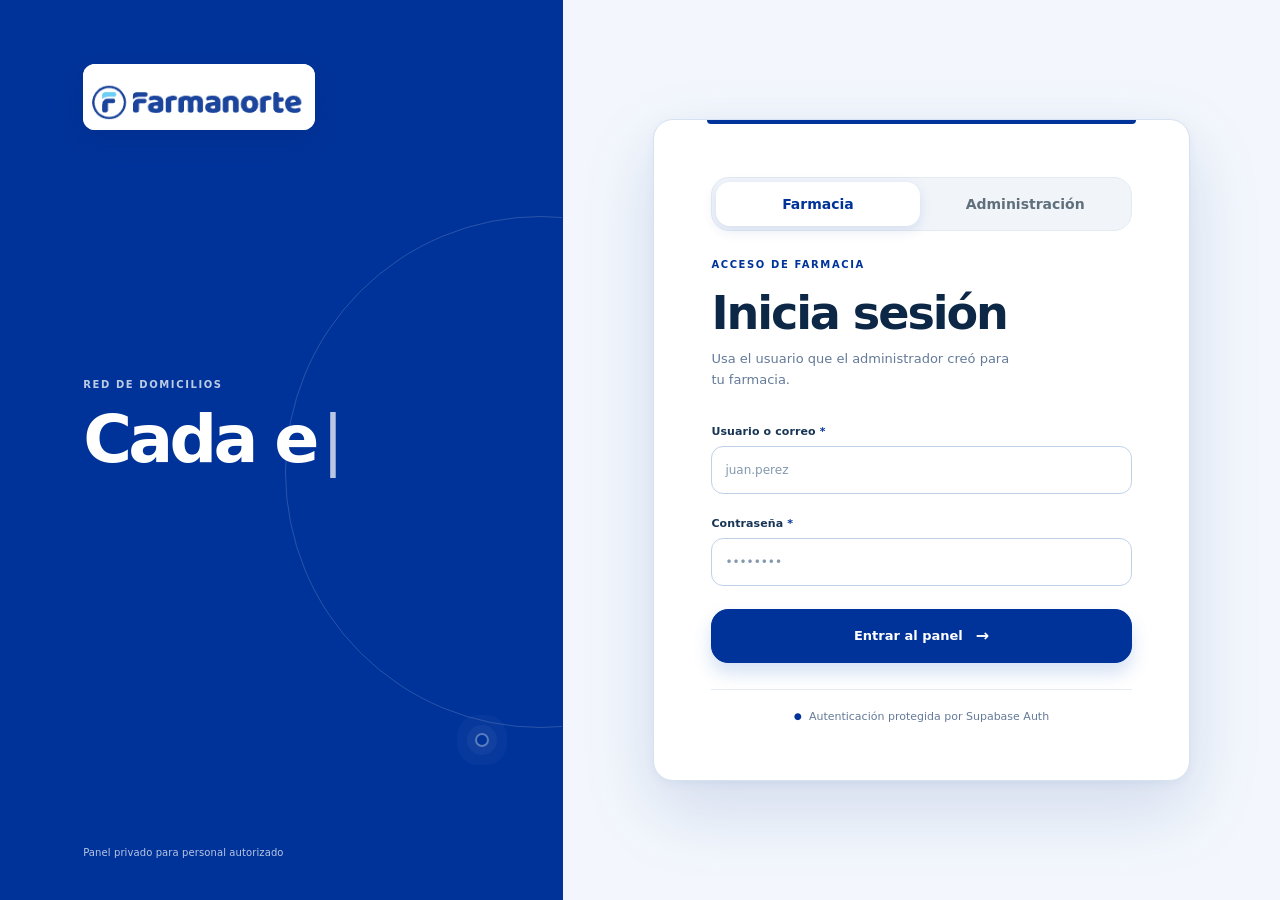
==== commit 8a257187: "fix(pharmacy-web): publish Supabase-configured build" ====
--- a/index.html
+++ b/index.html
@@ -15,8 +15,8 @@
     <link rel="apple-touch-icon" href="./farmanorte-icon.png" />
     <link rel="icon" type="image/png" href="./farmanorte-icon.png" />
     <title>farmanorte · operación</title>
-    <script type="module" crossorigin src="./assets/index-BFj5qjrk.js"></script>
-    <link rel="modulepreload" crossorigin href="./assets/documents-DPWAMytg.js">
+    <script type="module" crossorigin src="./assets/index-CC0eHsnw.js"></script>
+    <link rel="modulepreload" crossorigin href="./assets/documents-BlH7oi8i.js">
     <link rel="stylesheet" crossorigin href="./assets/index-BAbJudCS.css">
   </head>
   <body>
